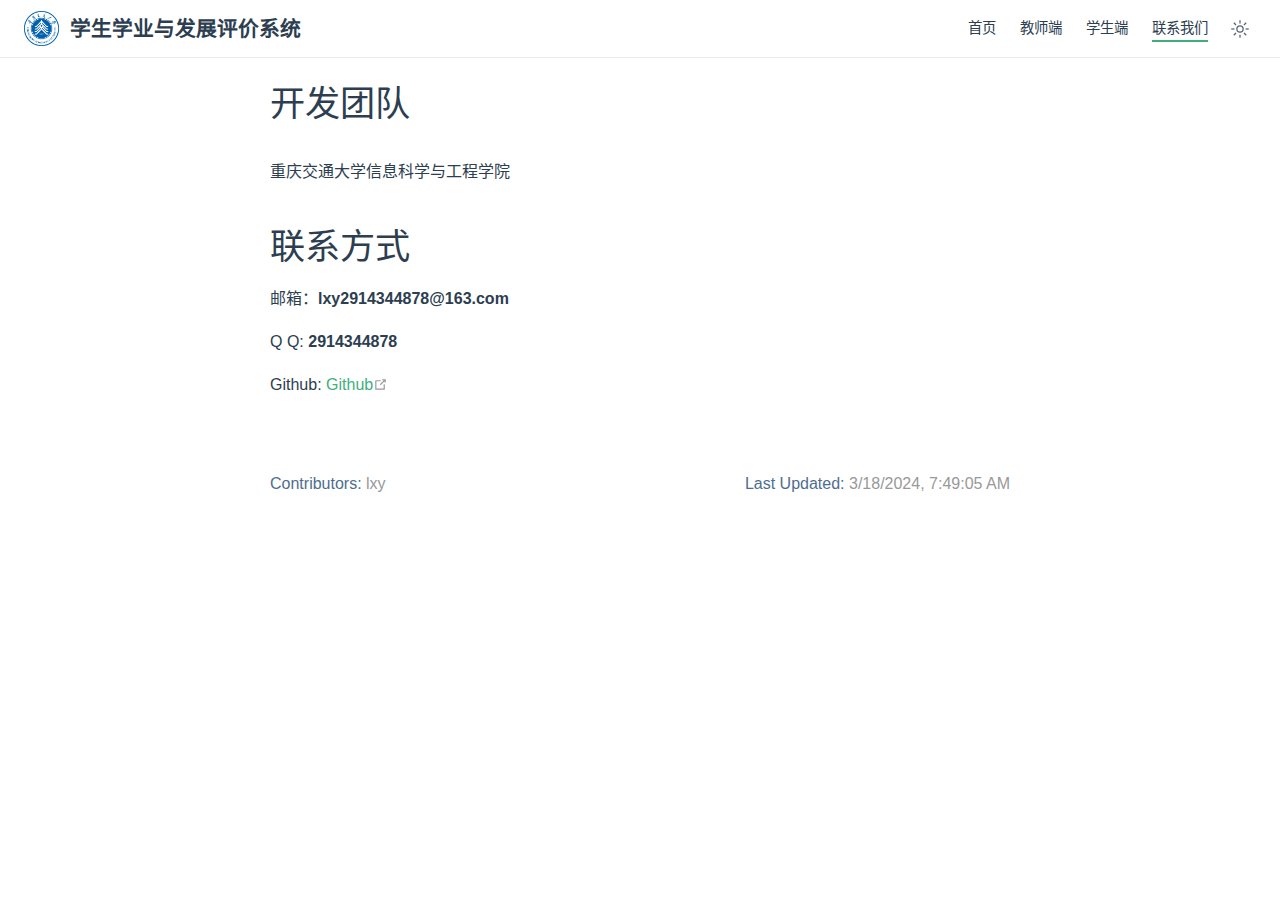
==== contact/index.html @ 1dbdca63 "deploy" ====
<!doctype html>
<html lang="zh-CN">
  <head>
    <meta charset="utf-8" />
    <meta name="viewport" content="width=device-width,initial-scale=1" />
    <meta name="generator" content="VuePress 2.0.0-rc.8" />
    <style>
      :root {
        --c-bg: #fff;
      }
      html.dark {
        --c-bg: #22272e;
      }
      html,
      body {
        background-color: var(--c-bg);
      }
    </style>
    <script>
      const userMode = localStorage.getItem('vuepress-color-scheme')
      const systemDarkMode =
        window.matchMedia &&
        window.matchMedia('(prefers-color-scheme: dark)').matches
      if (userMode === 'dark' || (userMode !== 'light' && systemDarkMode)) {
        document.documentElement.classList.toggle('dark', true)
      }
    </script>
    <title>联系作者 | 学生学业与发展评价系统</title><meta name="description" content="作者的联系方式">
    <link rel="preload" href="/assets/style-BBqKdvbw.css" as="style"><link rel="stylesheet" href="/assets/style-BBqKdvbw.css">
    <link rel="modulepreload" href="/assets/app-B4sb71X3.js"><link rel="modulepreload" href="/assets/index.html-BmE-rNoX.js">
    <link rel="prefetch" href="/assets/index.html-CUFOlwJ1.js" as="script"><link rel="prefetch" href="/assets/index.html-CQd2r7uK.js" as="script"><link rel="prefetch" href="/assets/index.html-B-RNQleG.js" as="script"><link rel="prefetch" href="/assets/traingplan.html-30GE5vGL.js" as="script"><link rel="prefetch" href="/assets/404.html-BKVNkpbK.js" as="script">
  </head>
  <body>
    <div id="app"><!--[--><div class="theme-container no-sidebar"><!--[--><header class="navbar"><div class="toggle-sidebar-button" title="toggle sidebar" aria-expanded="false" role="button" tabindex="0"><div class="icon" aria-hidden="true"><span></span><span></span><span></span></div></div><span><a class="route-link" href="/"><img class="logo" src="/assets/logo.png" alt="学生学业与发展评价系统"><span class="site-name can-hide" aria-hidden="true">学生学业与发展评价系统</span></a></span><div class="navbar-items-wrapper" style=""><!--[--><!--]--><nav class="navbar-items can-hide" aria-label="site navigation"><!--[--><div class="navbar-item"><a class="route-link" href="/" aria-label="首页"><!--[--><!--]--> 首页 <!--[--><!--]--></a></div><div class="navbar-item"><a class="route-link" href="/teacher/" aria-label="教师端"><!--[--><!--]--> 教师端 <!--[--><!--]--></a></div><div class="navbar-item"><a class="route-link" href="/student/" aria-label="学生端"><!--[--><!--]--> 学生端 <!--[--><!--]--></a></div><div class="navbar-item"><a class="route-link route-link-active" href="/contact/" aria-label="联系我们"><!--[--><!--]--> 联系我们 <!--[--><!--]--></a></div><!--]--></nav><!--[--><!--]--><button class="toggle-color-mode-button" title="toggle color mode"><svg style="" class="icon" focusable="false" viewBox="0 0 32 32"><path d="M16 12.005a4 4 0 1 1-4 4a4.005 4.005 0 0 1 4-4m0-2a6 6 0 1 0 6 6a6 6 0 0 0-6-6z" fill="currentColor"></path><path d="M5.394 6.813l1.414-1.415l3.506 3.506L8.9 10.318z" fill="currentColor"></path><path d="M2 15.005h5v2H2z" fill="currentColor"></path><path d="M5.394 25.197L8.9 21.691l1.414 1.415l-3.506 3.505z" fill="currentColor"></path><path d="M15 25.005h2v5h-2z" fill="currentColor"></path><path d="M21.687 23.106l1.414-1.415l3.506 3.506l-1.414 1.414z" fill="currentColor"></path><path d="M25 15.005h5v2h-5z" fill="currentColor"></path><path d="M21.687 8.904l3.506-3.506l1.414 1.415l-3.506 3.505z" fill="currentColor"></path><path d="M15 2.005h2v5h-2z" fill="currentColor"></path></svg><svg style="display:none;" class="icon" focusable="false" viewBox="0 0 32 32"><path d="M13.502 5.414a15.075 15.075 0 0 0 11.594 18.194a11.113 11.113 0 0 1-7.975 3.39c-.138 0-.278.005-.418 0a11.094 11.094 0 0 1-3.2-21.584M14.98 3a1.002 1.002 0 0 0-.175.016a13.096 13.096 0 0 0 1.825 25.981c.164.006.328 0 .49 0a13.072 13.072 0 0 0 10.703-5.555a1.01 1.01 0 0 0-.783-1.565A13.08 13.08 0 0 1 15.89 4.38A1.015 1.015 0 0 0 14.98 3z" fill="currentColor"></path></svg></button><!----></div></header><!--]--><div class="sidebar-mask"></div><!--[--><aside class="sidebar"><nav class="navbar-items" aria-label="site navigation"><!--[--><div class="navbar-item"><a class="route-link" href="/" aria-label="首页"><!--[--><!--]--> 首页 <!--[--><!--]--></a></div><div class="navbar-item"><a class="route-link" href="/teacher/" aria-label="教师端"><!--[--><!--]--> 教师端 <!--[--><!--]--></a></div><div class="navbar-item"><a class="route-link" href="/student/" aria-label="学生端"><!--[--><!--]--> 学生端 <!--[--><!--]--></a></div><div class="navbar-item"><a class="route-link route-link-active" href="/contact/" aria-label="联系我们"><!--[--><!--]--> 联系我们 <!--[--><!--]--></a></div><!--]--></nav><!--[--><!--]--><!----><!--[--><!--]--></aside><!--]--><!--[--><main class="page"><!--[--><!--]--><div class="theme-default-content"><!--[--><!--]--><div><h1 id="开发团队" tabindex="-1"><a class="header-anchor" href="#开发团队"><span>开发团队</span></a></h1><p>重庆交通大学信息科学与工程学院</p><h1 id="联系方式" tabindex="-1"><a class="header-anchor" href="#联系方式"><span>联系方式</span></a></h1><p>邮箱：<strong>lxy2914344878@163.com</strong></p><p>Q Q: <strong>2914344878</strong></p><p>Github: <a href="https://github.com/lxycxy" target="_blank" rel="noopener noreferrer">Github<span><svg class="external-link-icon" xmlns="http://www.w3.org/2000/svg" aria-hidden="true" focusable="false" x="0px" y="0px" viewBox="0 0 100 100" width="15" height="15"><path fill="currentColor" d="M18.8,85.1h56l0,0c2.2,0,4-1.8,4-4v-32h-8v28h-48v-48h28v-8h-32l0,0c-2.2,0-4,1.8-4,4v56C14.8,83.3,16.6,85.1,18.8,85.1z"></path><polygon fill="currentColor" points="45.7,48.7 51.3,54.3 77.2,28.5 77.2,37.2 85.2,37.2 85.2,14.9 62.8,14.9 62.8,22.9 71.5,22.9"></polygon></svg><span class="external-link-icon-sr-only">open in new window</span></span></a></p></div><!--[--><!--]--></div><footer class="page-meta"><!----><div class="meta-item last-updated"><span class="meta-item-label">Last Updated: </span><!----></div><div class="meta-item contributors"><span class="meta-item-label">Contributors: </span><span class="meta-item-info"><!--[--><!--[--><span class="contributor" title="email: lxy2914344878@163.com">lxy</span><!----><!--]--><!--]--></span></div></footer><!----><!--[--><!--]--></main><!--]--></div><!--[--><!----><!--]--><!--]--></div>
    <script type="module" src="/assets/app-B4sb71X3.js" defer></script>
  </body>
</html>
---- assets/style-BBqKdvbw.css ----
.vp-back-to-top-button{position:fixed!important;bottom:4rem;inset-inline-end:1rem;z-index:100;width:3rem;height:3rem;padding:.5rem;border-width:0;border-radius:50%;background:var(--back-to-top-bg-color);color:var(--back-to-top-color);box-shadow:2px 2px 10px 4px var(--back-to-top-shadow);cursor:pointer}@media (max-width: 959px){.vp-back-to-top-button{width:2.5rem;height:2.5rem}}@media print{.vp-back-to-top-button{display:none}}.vp-back-to-top-button:hover{color:var(--back-to-top-color-hover)}.vp-back-to-top-button .back-to-top-icon{overflow:hidden;width:100%;height:100%;background:currentcolor;border-radius:50%;-webkit-mask-image:var(--back-to-top-icon);mask-image:var(--back-to-top-icon);-webkit-mask-position:50%;mask-position:50%;-webkit-mask-size:cover;mask-size:cover}.vp-scroll-progress{position:absolute;right:-2px;bottom:-2px;width:calc(100% + 4px);height:calc(100% + 4px)}.vp-scroll-progress svg{width:100%;height:100%}.vp-scroll-progress circle{opacity:.9;fill:none;stroke:currentColor;transform:rotate(-90deg);transform-origin:50% 50%;r:22;stroke-dasharray:0% 314.1593%;stroke-width:3px}@media (max-width: 959px){.vp-scroll-progress circle{r:18}}.back-to-top-enter-active,.back-to-top-leave-active{transition:opacity .3s}.back-to-top-enter-from,.back-to-top-leave-to{opacity:0}:root{--back-to-top-z-index: 5;--back-to-top-icon: url("data:image/svg+xml,%3csvg%20xmlns='http://www.w3.org/2000/svg'%20viewBox='0%200%201024%201024'%3e%3cpath%20d='M512%20843.2c-36.2%200-66.4-13.6-85.8-21.8-10.8-4.6-22.6%203.6-21.8%2015.2l7%20102c.4%206.2%207.6%209.4%2012.6%205.6l29-22c3.6-2.8%209-1.8%2011.4%202l41%2064.2c3%204.8%2010.2%204.8%2013.2%200l41-64.2c2.4-3.8%207.8-4.8%2011.4-2l29%2022c5%203.8%2012.2.6%2012.6-5.6l7-102c.8-11.6-11-20-21.8-15.2-19.6%208.2-49.6%2021.8-85.8%2021.8'/%3e%3cpath%20d='m795.4%20586.2-96-98.2C699.4%20172%20513%2032%20513%2032S324.8%20172%20324.8%20488l-96%2098.2c-3.6%203.6-5.2%209-4.4%2014.2L261.2%20824c1.8%2011.4%2014.2%2017%2023.6%2010.8L419%20744s41.4%2040%2094.2%2040%2092.2-40%2092.2-40l134.2%2090.8c9.2%206.2%2021.6.6%2023.6-10.8l37-223.8c.4-5.2-1.2-10.4-4.8-14M513%20384c-34%200-61.4-28.6-61.4-64s27.6-64%2061.4-64c34%200%2061.4%2028.6%2061.4%2064S547%20384%20513%20384'/%3e%3c/svg%3e");--back-to-top-bg-color: #fff;--back-to-top-color: #3eaf7c;--back-to-top-color-hover: #71cda3;--back-to-top-shadow: rgb(0 0 0 / 20%)}div[class*=language-]:hover:before{display:none}div[class*=language-]:hover .vp-copy-code-button{opacity:1}.vp-copy-code-button{position:absolute;top:.5em;right:.5em;z-index:5;width:2.5rem;height:2.5rem;padding:0;border-width:0;border-radius:.5rem;background:transparent;outline:none;opacity:0;cursor:pointer;transition:opacity .4s}@media print{.vp-copy-code-button{display:none}}.vp-copy-code-button:focus,.vp-copy-code-button.copied{opacity:1}.vp-copy-code-button:hover,.vp-copy-code-button.copied{background:var(--copy-code-hover)}.vp-copy-code-button.copied .vp-copy-icon{-webkit-mask-image:var(--code-copied-icon);mask-image:var(--code-copied-icon)}.vp-copy-code-button.copied:after{content:attr(data-copied);position:absolute;top:0;right:calc(100% + .25rem);display:block;height:1.25rem;padding:.625rem;border-radius:.5rem;background:var(--copy-code-hover);color:var(--copy-code-color);font-weight:500;line-height:1.25rem;white-space:nowrap}.vp-copy-icon{width:1.25rem;height:1.25rem;padding:.625rem;background:currentcolor;color:var(--copy-code-color);font-size:1.25rem;-webkit-mask-image:var(--code-copy-icon);mask-image:var(--code-copy-icon);-webkit-mask-position:50%;mask-position:50%;-webkit-mask-repeat:no-repeat;mask-repeat:no-repeat;-webkit-mask-size:1em;mask-size:1em}:root{--code-copy-icon: url("data:image/svg+xml,%3csvg%20xmlns='http://www.w3.org/2000/svg'%20viewBox='0%200%2024%2024'%20fill='none'%20height='20'%20width='20'%20stroke='rgba(128,128,128,1)'%20stroke-width='2'%3e%3cpath%20stroke-linecap='round'%20stroke-linejoin='round'%20d='M9%205H7a2%202%200%200%200-2%202v12a2%202%200%200%200%202%202h10a2%202%200%200%200%202-2V7a2%202%200%200%200-2-2h-2M9%205a2%202%200%200%200%202%202h2a2%202%200%200%200%202-2M9%205a2%202%200%200%201%202-2h2a2%202%200%200%201%202%202'%20/%3e%3c/svg%3e");--code-copied-icon: url("data:image/svg+xml,%3csvg%20xmlns='http://www.w3.org/2000/svg'%20viewBox='0%200%2024%2024'%20fill='none'%20height='20'%20width='20'%20stroke='rgba(128,128,128,1)'%20stroke-width='2'%3e%3cpath%20stroke-linecap='round'%20stroke-linejoin='round'%20d='M9%205H7a2%202%200%200%200-2%202v12a2%202%200%200%200%202%202h10a2%202%200%200%200%202-2V7a2%202%200%200%200-2-2h-2M9%205a2%202%200%200%200%202%202h2a2%202%200%200%200%202-2M9%205a2%202%200%200%201%202-2h2a2%202%200%200%201%202%202m-6%209%202%202%204-4'%20/%3e%3c/svg%3e");--copy-code-color: #9e9e9e;--copy-code-hover: rgb(0 0 0 / 50%)}:root{--external-link-icon-color: #aaa}.external-link-icon{position:relative;display:inline-block;color:var(--external-link-icon-color);vertical-align:middle;top:-1px}@media print{.external-link-icon{display:none}}.external-link-icon-sr-only{position:absolute;width:1px;height:1px;padding:0;margin:-1px;overflow:hidden;clip:rect(0,0,0,0);white-space:nowrap;border-width:0;-webkit-user-select:none;-moz-user-select:none;user-select:none}:root{--medium-zoom-z-index: 100;--medium-zoom-bg-color: #ffffff;--medium-zoom-opacity: 1}.medium-zoom-overlay{background-color:var(--medium-zoom-bg-color)!important;z-index:var(--medium-zoom-z-index)}.medium-zoom-overlay~img{z-index:calc(var(--medium-zoom-z-index) + 1)}.medium-zoom--opened .medium-zoom-overlay{opacity:var(--medium-zoom-opacity)}:root{--nprogress-color: #29d;--nprogress-z-index: 1031}#nprogress{pointer-events:none}#nprogress .bar{background:var(--nprogress-color);position:fixed;z-index:var(--nprogress-z-index);top:0;left:0;width:100%;height:2px}:root{--c-brand: #3eaf7c;--c-brand-light: #4abf8a;--c-bg: #ffffff;--c-bg-light: #f3f4f5;--c-bg-lighter: #eeeeee;--c-bg-dark: #ebebec;--c-bg-darker: #e6e6e6;--c-bg-navbar: var(--c-bg);--c-bg-sidebar: var(--c-bg);--c-bg-arrow: #cccccc;--c-text: #2c3e50;--c-text-accent: var(--c-brand);--c-text-light: #3a5169;--c-text-lighter: #4e6e8e;--c-text-lightest: #6a8bad;--c-text-quote: #999999;--c-border: #eaecef;--c-border-dark: #dfe2e5;--c-tip: #42b983;--c-tip-bg: var(--c-bg-light);--c-tip-title: var(--c-text);--c-tip-text: var(--c-text);--c-tip-text-accent: var(--c-text-accent);--c-warning: #ffc310;--c-warning-bg: #fffae3;--c-warning-bg-light: #fff3ba;--c-warning-bg-lighter: #fff0b0;--c-warning-border-dark: #f7dc91;--c-warning-details-bg: #fff5ca;--c-warning-title: #f1b300;--c-warning-text: #746000;--c-warning-text-accent: #edb100;--c-warning-text-light: #c1971c;--c-warning-text-quote: #ccab49;--c-danger: #f11e37;--c-danger-bg: #ffe0e0;--c-danger-bg-light: #ffcfde;--c-danger-bg-lighter: #ffc9c9;--c-danger-border-dark: #f1abab;--c-danger-details-bg: #ffd4d4;--c-danger-title: #ed1e2c;--c-danger-text: #660000;--c-danger-text-accent: #bd1a1a;--c-danger-text-light: #b5474d;--c-danger-text-quote: #c15b5b;--c-details-bg: #eeeeee;--c-badge-tip: var(--c-tip);--c-badge-warning: #ecc808;--c-badge-warning-text: var(--c-bg);--c-badge-danger: #dc2626;--c-badge-danger-text: var(--c-bg);--c-code-group-tab-title: rgba(255, 255, 255, .9);--c-code-group-tab-bg: var(--code-bg-color);--c-code-group-tab-outline: var(var(--c-code-group-tab-title));--c-code-group-tab-active-border: var(--c-brand);--t-color: .3s ease;--t-transform: .3s ease;--code-bg-color: #282c34;--code-hl-bg-color: rgba(0, 0, 0, .66);--code-ln-color: #9e9e9e;--code-ln-wrapper-width: 3.5rem;--font-family: -apple-system, BlinkMacSystemFont, "Segoe UI", Roboto, Oxygen, Ubuntu, Cantarell, "Fira Sans", "Droid Sans", "Helvetica Neue", sans-serif;--font-family-code: Consolas, Monaco, "Andale Mono", "Ubuntu Mono", monospace;--navbar-height: 3.6rem;--navbar-padding-v: .7rem;--navbar-padding-h: 1.5rem;--sidebar-width: 20rem;--sidebar-width-mobile: calc(var(--sidebar-width) * .82);--content-width: 740px;--homepage-width: 960px}.vp-back-to-top-button{--back-to-top-color: var(--c-brand);--back-to-top-color-hover: var(--c-brand-light);--back-to-top-bg-color: var(--c-bg)}.vp-catalog-wrapper{--catalog-bg-color: var(--c-bg);--catalog-bg-secondary-color: var(--c-bg-dark);--catalog-border-color: var(--c-border);--catalog-active-color: var(--c-brand);--catalog-hover-color: var(--c-brand-light)}.waline-wrapper{--waline-bg-color: var(--c-bg);--waline-bg-color-light: var(--c-bg-light);--waline-text-color: var(--c-color);--waline-border: 1px solid var(--c-border);--waline-border-color: var(--c-border);--waline-theme-color: var(--c-brand);--waline-active-color: var(--c-brand-light)}.DocSearch{--docsearch-primary-color: var(--c-brand);--docsearch-text-color: var(--c-text);--docsearch-highlight-color: var(--c-brand);--docsearch-muted-color: var(--c-text-quote);--docsearch-container-background: rgba(9, 10, 17, .8);--docsearch-modal-background: var(--c-bg-light);--docsearch-searchbox-background: var(--c-bg-lighter);--docsearch-searchbox-focus-background: var(--c-bg);--docsearch-searchbox-shadow: inset 0 0 0 2px var(--c-brand);--docsearch-hit-color: var(--c-text-light);--docsearch-hit-active-color: var(--c-bg);--docsearch-hit-background: var(--c-bg);--docsearch-hit-shadow: 0 1px 3px 0 var(--c-border-dark);--docsearch-footer-background: var(--c-bg)}.external-link-icon{--external-link-icon-color: var(--c-text-quote)}.medium-zoom-overlay{--medium-zoom-bg-color: var(--c-bg)}#nprogress{--nprogress-color: var(--c-brand)}body{--photo-swipe-bullet: var(--c-bg);--photo-swipe-bullet-active: var(--c-brand)}body{--pwa-text-color: var(--c-text);--pwa-bg-color: var(--c-bg);--pwa-border-color: var(--c-brand);--pwa-btn-text-color: var(--c-bg);--pwa-btn-bg-color: var(--c-brand);--pwa-btn-hover-bg-color: var(--c-brand-light)}.language-modal-mask{--redirect-bg-color: var(--c-bg);--redirect-bg-color-light: var(--c-bg-light);--redirect-bg-color-lighter: var(--c-bg-lighter);--redirect-text-color: var(--c-text);--redirect-primary-color: var(--c-brand);--redirect-primary-hover-color: var(--c-brand-light);--redirect-primary-text-color: var(--c-bg)}.search-box{--search-bg-color: var(--c-bg);--search-accent-color: var(--c-brand);--search-text-color: var(--c-text);--search-border-color: var(--c-border);--search-item-text-color: var(--c-text-lighter);--search-item-focus-bg-color: var(--c-bg-light)}html.dark{--c-brand: #3aa675;--c-brand-light: #349469;--c-bg: #22272e;--c-bg-light: #2b313a;--c-bg-lighter: #262c34;--c-bg-dark: #343b44;--c-bg-darker: #37404c;--c-text: #adbac7;--c-text-light: #96a7b7;--c-text-lighter: #8b9eb0;--c-text-lightest: #8094a8;--c-border: #3e4c5a;--c-border-dark: #34404c;--c-tip: #318a62;--c-warning: #e0ad15;--c-warning-bg: #2d2f2d;--c-warning-bg-light: #423e2a;--c-warning-bg-lighter: #44442f;--c-warning-border-dark: #957c35;--c-warning-details-bg: #39392d;--c-warning-title: #fdca31;--c-warning-text: #d8d96d;--c-warning-text-accent: #ffbf00;--c-warning-text-light: #ddb84b;--c-warning-text-quote: #ccab49;--c-danger: #fc1e38;--c-danger-bg: #39232c;--c-danger-bg-light: #4b2b35;--c-danger-bg-lighter: #553040;--c-danger-border-dark: #a25151;--c-danger-details-bg: #482936;--c-danger-title: #fc2d3b;--c-danger-text: #ea9ca0;--c-danger-text-accent: #fd3636;--c-danger-text-light: #d9777c;--c-danger-text-quote: #d56b6b;--c-details-bg: #323843;--c-badge-warning: var(--c-warning);--c-badge-warning-text: #3c2e05;--c-badge-danger: var(--c-danger);--c-badge-danger-text: #401416;--code-hl-bg-color: #363b46}html.dark .DocSearch{--docsearch-logo-color: var(--c-text);--docsearch-modal-shadow: inset 1px 1px 0 0 #2c2e40, 0 3px 8px 0 #000309;--docsearch-key-shadow: inset 0 -2px 0 0 #282d55, inset 0 0 1px 1px #51577d, 0 2px 2px 0 rgba(3, 4, 9, .3);--docsearch-key-gradient: linear-gradient(-225deg, #444950, #1c1e21);--docsearch-footer-shadow: inset 0 1px 0 0 rgba(73, 76, 106, .5), 0 -4px 8px 0 rgba(0, 0, 0, .2)}html.dark body{--pwa-shadow-color: rgb(0 0 0 / 30%);--pwa-content-color: #ccc;--pwa-content-light-color: #999}html,body{padding:0;margin:0;background-color:var(--c-bg);transition:background-color var(--t-color)}html.dark{color-scheme:dark}html{font-size:16px}body{font-family:var(--font-family);-webkit-font-smoothing:antialiased;-moz-osx-font-smoothing:grayscale;font-size:1rem;color:var(--c-text)}a{font-weight:500;color:var(--c-text-accent);text-decoration:none;overflow-wrap:break-word}p a code{font-weight:400;color:var(--c-text-accent)}kbd{font-family:var(--font-family-code);color:var(--c-text);background:var(--c-bg-lighter);border:solid .15rem var(--c-border-dark);border-bottom:solid .25rem var(--c-border-dark);border-radius:.15rem;padding:0 .15em}code{font-family:var(--font-family-code);color:var(--c-text-lighter);padding:.25rem .5rem;margin:0;font-size:.85em;background-color:var(--c-bg-light);border-radius:3px;overflow-wrap:break-word;transition:background-color var(--t-color)}blockquote{font-size:1rem;color:var(--c-text-quote);border-left:.2rem solid var(--c-border-dark);margin:1rem 0;padding:.25rem 0 .25rem 1rem;overflow-wrap:break-word}blockquote>p{margin:0}ul,ol{padding-left:1.2em}strong{font-weight:600}h1,h2,h3,h4,h5,h6{font-weight:600;line-height:1.25;overflow-wrap:break-word}h1:focus-visible,h2:focus-visible,h3:focus-visible,h4:focus-visible,h5:focus-visible,h6:focus-visible{outline:none}h1 .header-anchor,h2 .header-anchor,h3 .header-anchor,h4 .header-anchor,h5 .header-anchor,h6 .header-anchor{color:inherit;text-decoration:none;position:relative}h1 .header-anchor:hover:before,h2 .header-anchor:hover:before,h3 .header-anchor:hover:before,h4 .header-anchor:hover:before,h5 .header-anchor:hover:before,h6 .header-anchor:hover:before{font-size:.8em;content:"¶";position:absolute;left:-.75em;color:var(--c-brand)}h1 .header-anchor:focus-visible,h2 .header-anchor:focus-visible,h3 .header-anchor:focus-visible,h4 .header-anchor:focus-visible,h5 .header-anchor:focus-visible,h6 .header-anchor:focus-visible{outline:none}h1 .header-anchor:focus-visible:before,h2 .header-anchor:focus-visible:before,h3 .header-anchor:focus-visible:before,h4 .header-anchor:focus-visible:before,h5 .header-anchor:focus-visible:before,h6 .header-anchor:focus-visible:before{content:"¶";position:absolute;left:-.75em;color:var(--c-brand);outline:auto}h1{font-size:2.2rem}h2{font-size:1.65rem;padding-bottom:.3rem;border-bottom:1px solid var(--c-border);transition:border-color var(--t-color)}h3{font-size:1.35rem}h4{font-size:1.15rem}h5{font-size:1.05rem}h6{font-size:1rem}@media print{a[href^="http://"]:after,a[href^="https://"]:after{content:" (" attr(href) ") "}}p,ul,ol{line-height:1.7;overflow-wrap:break-word}hr{border:0;border-top:1px solid var(--c-border)}table{border-collapse:collapse;margin:1rem 0;display:block;overflow-x:auto;transition:border-color var(--t-color)}tr{border-top:1px solid var(--c-border-dark);transition:border-color var(--t-color)}tr:nth-child(2n){background-color:var(--c-bg-light);transition:background-color var(--t-color)}tr:nth-child(2n) code{background-color:var(--c-bg-dark)}th,td{padding:.6em 1em;border:1px solid var(--c-border-dark);transition:border-color var(--t-color)}.arrow{display:inline-block;width:0;height:0}.arrow.up{border-left:4px solid transparent;border-right:4px solid transparent;border-bottom:6px solid var(--c-bg-arrow)}.arrow.down{border-left:4px solid transparent;border-right:4px solid transparent;border-top:6px solid var(--c-bg-arrow)}.arrow.right{border-top:4px solid transparent;border-bottom:4px solid transparent;border-left:6px solid var(--c-bg-arrow)}.arrow.left{border-top:4px solid transparent;border-bottom:4px solid transparent;border-right:6px solid var(--c-bg-arrow)}.badge{display:inline-block;font-size:14px;font-weight:600;height:18px;line-height:18px;border-radius:3px;padding:0 6px;color:var(--c-bg);vertical-align:top;transition:color var(--t-color),background-color var(--t-color)}.badge.tip{background-color:var(--c-badge-tip)}.badge.warning{background-color:var(--c-badge-warning);color:var(--c-badge-warning-text)}.badge.danger{background-color:var(--c-badge-danger);color:var(--c-badge-danger-text)}.badge+.badge{margin-left:5px}code[class*=language-],pre[class*=language-]{color:#ccc;background:none;font-family:var(--font-family-code);font-size:1em;text-align:left;white-space:pre;word-spacing:normal;word-break:normal;word-wrap:normal;line-height:1.5;-moz-tab-size:4;-o-tab-size:4;tab-size:4;-webkit-hyphens:none;hyphens:none}pre[class*=language-]{padding:1em;margin:.5em 0;overflow:auto}:not(pre)>code[class*=language-],pre[class*=language-]{background:#2d2d2d}:not(pre)>code[class*=language-]{padding:.1em;border-radius:.3em;white-space:normal}.token.comment,.token.block-comment,.token.prolog,.token.doctype,.token.cdata{color:#999}.token.punctuation{color:#ccc}.token.tag,.token.attr-name,.token.namespace,.token.deleted{color:#ec5975}.token.function-name{color:#6196cc}.token.boolean,.token.number,.token.function{color:#f08d49}.token.property,.token.class-name,.token.constant,.token.symbol{color:#f8c555}.token.selector,.token.important,.token.atrule,.token.keyword,.token.builtin{color:#cc99cd}.token.string,.token.char,.token.attr-value,.token.regex,.token.variable{color:#7ec699}.token.operator,.token.entity,.token.url{color:#67cdcc}.token.important,.token.bold{font-weight:700}.token.italic{font-style:italic}.token.entity{cursor:help}.token.inserted{color:#3eaf7c}.theme-default-content pre,.theme-default-content pre[class*=language-]{line-height:1.375;padding:1.3rem 1.5rem;margin:.85rem 0;border-radius:6px;overflow:auto}.theme-default-content pre code,.theme-default-content pre[class*=language-] code{color:#fff;padding:0;background-color:transparent!important;border-radius:0;overflow-wrap:unset;-webkit-font-smoothing:auto;-moz-osx-font-smoothing:auto}.theme-default-content .line-number{font-family:var(--font-family-code)}div[class*=language-]{position:relative;background-color:var(--code-bg-color);border-radius:6px}div[class*=language-]:before{content:attr(data-title);position:absolute;z-index:3;top:.8em;right:1em;font-size:.75rem;color:var(--code-ln-color)}div[class*=language-] pre,div[class*=language-] pre[class*=language-]{background:transparent!important;position:relative;z-index:1}div[class*=language-] .highlight-lines{-webkit-user-select:none;-moz-user-select:none;user-select:none;padding-top:1.3rem;position:absolute;top:0;left:0;width:100%;line-height:1.375}div[class*=language-] .highlight-lines .highlight-line{background-color:var(--code-hl-bg-color)}div[class*=language-]:not(.line-numbers-mode) .line-numbers{display:none}div[class*=language-].line-numbers-mode .highlight-lines .highlight-line{position:relative}div[class*=language-].line-numbers-mode .highlight-lines .highlight-line:before{content:" ";position:absolute;z-index:2;left:0;top:0;display:block;width:var(--code-ln-wrapper-width);height:100%}div[class*=language-].line-numbers-mode pre{margin-left:var(--code-ln-wrapper-width);padding-left:1rem;vertical-align:middle}div[class*=language-].line-numbers-mode .line-numbers{position:absolute;top:0;width:var(--code-ln-wrapper-width);text-align:center;color:var(--code-ln-color);padding-top:1.25rem;line-height:1.375;counter-reset:line-number}div[class*=language-].line-numbers-mode .line-numbers .line-number{position:relative;z-index:3;-webkit-user-select:none;-moz-user-select:none;user-select:none;height:1.375em}div[class*=language-].line-numbers-mode .line-numbers .line-number:before{counter-increment:line-number;content:counter(line-number);font-size:.85em}div[class*=language-].line-numbers-mode:after{content:"";position:absolute;top:0;left:0;width:var(--code-ln-wrapper-width);height:100%;border-radius:6px 0 0 6px;border-right:1px solid var(--code-hl-bg-color)}@media (max-width: 419px){.theme-default-content div[class*=language-]{margin:.85rem -1.5rem;border-radius:0}}.code-group__nav{margin-top:.85rem;margin-bottom:calc(-1.7rem - 6px);padding-bottom:calc(1.7rem - 6px);padding-left:10px;padding-top:10px;border-top-left-radius:6px;border-top-right-radius:6px;background-color:var(--c-code-group-tab-bg)}.code-group__nav-tab{border:0;padding:5px;cursor:pointer;background-color:transparent;font-size:.85em;line-height:1.4;color:var(--c-code-group-tab-title);font-weight:600}.code-group__nav-tab:focus{outline:none}.code-group__nav-tab:focus-visible{outline:1px solid var(--c-code-group-tab-outline)}.code-group__nav-tab-active{border-bottom:var(--c-code-group-tab-active-border) 1px solid}@media (max-width: 419px){.code-group__nav{margin-left:-1.5rem;margin-right:-1.5rem;border-radius:0}}.code-group-item{display:none}.code-group-item__active{display:block}.code-group-item>pre{background-color:orange}.custom-container{transition:color var(--t-color),border-color var(--t-color),background-color var(--t-color)}.custom-container .custom-container-title{font-weight:600}.custom-container .custom-container-title:not(:only-child){margin-bottom:-.4rem}.custom-container.tip,.custom-container.warning,.custom-container.danger{padding:.1rem 1.5rem;border-left-width:.5rem;border-left-style:solid;margin:1rem 0}.custom-container.tip{border-color:var(--c-tip);background-color:var(--c-tip-bg);color:var(--c-tip-text)}.custom-container.tip .custom-container-title{color:var(--c-tip-title)}.custom-container.tip a{color:var(--c-tip-text-accent)}.custom-container.tip code{background-color:var(--c-bg-dark)}.custom-container.warning{border-color:var(--c-warning);background-color:var(--c-warning-bg);color:var(--c-warning-text)}.custom-container.warning .custom-container-title{color:var(--c-warning-title)}.custom-container.warning a{color:var(--c-warning-text-accent)}.custom-container.warning blockquote{border-left-color:var(--c-warning-border-dark);color:var(--c-warning-text-quote)}.custom-container.warning code{color:var(--c-warning-text-light);background-color:var(--c-warning-bg-light)}.custom-container.warning details{background-color:var(--c-warning-details-bg)}.custom-container.warning details code{background-color:var(--c-warning-bg-lighter)}.custom-container.warning .external-link-icon{--external-link-icon-color: var(--c-warning-text-quote)}.custom-container.danger{border-color:var(--c-danger);background-color:var(--c-danger-bg);color:var(--c-danger-text)}.custom-container.danger .custom-container-title{color:var(--c-danger-title)}.custom-container.danger a{color:var(--c-danger-text-accent)}.custom-container.danger blockquote{border-left-color:var(--c-danger-border-dark);color:var(--c-danger-text-quote)}.custom-container.danger code{color:var(--c-danger-text-light);background-color:var(--c-danger-bg-light)}.custom-container.danger details{background-color:var(--c-danger-details-bg)}.custom-container.danger details code{background-color:var(--c-danger-bg-lighter)}.custom-container.danger .external-link-icon{--external-link-icon-color: var(--c-danger-text-quote)}.custom-container.details{display:block;position:relative;border-radius:2px;margin:1.6em 0;padding:1.6em;background-color:var(--c-details-bg)}.custom-container.details code{background-color:var(--c-bg-darker)}.custom-container.details h4{margin-top:0}.custom-container.details figure:last-child,.custom-container.details p:last-child{margin-bottom:0;padding-bottom:0}.custom-container.details summary{outline:none;cursor:pointer}.home{padding:var(--navbar-height) 2rem 0;max-width:var(--homepage-width);margin:0 auto;display:block}.home .hero{text-align:center}.home .hero img{max-width:100%;max-height:280px;display:block;margin:3rem auto 1.5rem}.home .hero h1{font-size:3rem}.home .hero h1,.home .hero .description,.home .hero .actions{margin:1.8rem auto}.home .hero .actions{display:flex;flex-wrap:wrap;gap:1rem;justify-content:center}.home .hero .description{max-width:35rem;font-size:1.6rem;line-height:1.3;color:var(--c-text-lightest)}.home .hero .action-button{display:inline-block;font-size:1.2rem;padding:.8rem 1.6rem;border-width:2px;border-style:solid;border-radius:4px;transition:background-color var(--t-color);box-sizing:border-box}.home .hero .action-button.primary{color:var(--c-bg);background-color:var(--c-brand);border-color:var(--c-brand)}.home .hero .action-button.primary:hover{background-color:var(--c-brand-light)}.home .hero .action-button.secondary{color:var(--c-brand);background-color:var(--c-bg);border-color:var(--c-brand)}.home .hero .action-button.secondary:hover{color:var(--c-bg);background-color:var(--c-brand-light)}.home .features{border-top:1px solid var(--c-border);transition:border-color var(--t-color);padding:1.2rem 0;margin-top:2.5rem;display:flex;flex-wrap:wrap;align-items:flex-start;align-content:stretch;justify-content:space-between}.home .feature{flex-grow:1;flex-basis:30%;max-width:30%}.home .feature h2{font-size:1.4rem;font-weight:500;border-bottom:none;padding-bottom:0;color:var(--c-text-light)}.home .feature p{color:var(--c-text-lighter)}.home .theme-default-content{padding:0;margin:0}.home .footer{padding:2.5rem;border-top:1px solid var(--c-border);text-align:center;color:var(--c-text-lighter);transition:border-color var(--t-color)}@media (max-width: 719px){.home .features{flex-direction:column}.home .feature{max-width:100%;padding:0 2.5rem}}@media (max-width: 419px){.home{padding-left:1.5rem;padding-right:1.5rem}.home .hero img{max-height:210px;margin:2rem auto 1.2rem}.home .hero h1{font-size:2rem}.home .hero h1,.home .hero .description,.home .hero .actions{margin:1.2rem auto}.home .hero .description{font-size:1.2rem}.home .hero .action-button{font-size:1rem;padding:.6rem 1.2rem}.home .feature h2{font-size:1.25rem}}.page{padding-top:var(--navbar-height);padding-left:var(--sidebar-width)}.navbar{position:fixed;z-index:20;top:0;left:0;right:0;height:var(--navbar-height);box-sizing:border-box;border-bottom:1px solid var(--c-border);background-color:var(--c-bg-navbar);transition:background-color var(--t-color),border-color var(--t-color)}.sidebar{font-size:16px;width:var(--sidebar-width);position:fixed;z-index:10;margin:0;top:var(--navbar-height);left:0;bottom:0;box-sizing:border-box;border-right:1px solid var(--c-border);overflow-y:auto;scrollbar-width:thin;scrollbar-color:var(--c-brand) var(--c-border);background-color:var(--c-bg-sidebar);transition:transform var(--t-transform),background-color var(--t-color),border-color var(--t-color)}.sidebar::-webkit-scrollbar{width:7px}.sidebar::-webkit-scrollbar-track{background-color:var(--c-border)}.sidebar::-webkit-scrollbar-thumb{background-color:var(--c-brand)}.sidebar-mask{position:fixed;z-index:9;top:0;left:0;width:100vw;height:100vh;display:none}.theme-container.sidebar-open .sidebar-mask{display:block}.theme-container.sidebar-open .navbar>.toggle-sidebar-button .icon span:nth-child(1){transform:rotate(45deg) translate3d(5.5px,5.5px,0)}.theme-container.sidebar-open .navbar>.toggle-sidebar-button .icon span:nth-child(2){transform:scale3d(0,1,1)}.theme-container.sidebar-open .navbar>.toggle-sidebar-button .icon span:nth-child(3){transform:rotate(-45deg) translate3d(6px,-6px,0)}.theme-container.sidebar-open .navbar>.toggle-sidebar-button .icon span:nth-child(1),.theme-container.sidebar-open .navbar>.toggle-sidebar-button .icon span:nth-child(3){transform-origin:center}.theme-container.no-navbar .theme-default-content h1,.theme-container.no-navbar .theme-default-content h2,.theme-container.no-navbar .theme-default-content h3,.theme-container.no-navbar .theme-default-content h4,.theme-container.no-navbar .theme-default-content h5,.theme-container.no-navbar .theme-default-content h6{margin-top:1.5rem;padding-top:0}.theme-container.no-navbar .page{padding-top:0}.theme-container.no-navbar .sidebar{top:0}.theme-container.no-sidebar .sidebar{display:none}@media (max-width: 719px){.theme-container.no-sidebar .sidebar{display:block}}.theme-container.no-sidebar .page{padding-left:0}.theme-default-content a:not(.header-anchor):hover{text-decoration:underline}.theme-default-content img{max-width:100%}.theme-default-content h1,.theme-default-content h2,.theme-default-content h3,.theme-default-content h4,.theme-default-content h5,.theme-default-content h6{margin-top:calc(.5rem - var(--navbar-height));padding-top:calc(1rem + var(--navbar-height));margin-bottom:0}.theme-default-content h1:first-child,.theme-default-content h2:first-child,.theme-default-content h3:first-child,.theme-default-content h4:first-child,.theme-default-content h5:first-child,.theme-default-content h6:first-child{margin-bottom:1rem}.theme-default-content h1:first-child+p,.theme-default-content h1:first-child+pre,.theme-default-content h1:first-child+.custom-container,.theme-default-content h2:first-child+p,.theme-default-content h2:first-child+pre,.theme-default-content h2:first-child+.custom-container,.theme-default-content h3:first-child+p,.theme-default-content h3:first-child+pre,.theme-default-content h3:first-child+.custom-container,.theme-default-content h4:first-child+p,.theme-default-content h4:first-child+pre,.theme-default-content h4:first-child+.custom-container,.theme-default-content h5:first-child+p,.theme-default-content h5:first-child+pre,.theme-default-content h5:first-child+.custom-container,.theme-default-content h6:first-child+p,.theme-default-content h6:first-child+pre,.theme-default-content h6:first-child+.custom-container{margin-top:2rem}@media (max-width: 959px){.sidebar{font-size:15px;width:var(--sidebar-width-mobile)}.page{padding-left:var(--sidebar-width-mobile)}}@media (max-width: 719px){.sidebar{top:0;padding-top:var(--navbar-height);transform:translate(-100%)}.page{padding-left:0}.theme-container.sidebar-open .sidebar{transform:translate(0)}.theme-container.no-navbar .sidebar{padding-top:0}}@media (max-width: 419px){h1{font-size:1.9rem}}#vp-comment{max-width:var(--content-width);margin:0 auto;padding:2rem 2.5rem}@media (max-width: 959px){#vp-comment{padding:2rem}}@media (max-width: 419px){#vp-comment{padding:1.5rem}}.navbar{--navbar-line-height: calc( var(--navbar-height) - 2 * var(--navbar-padding-v) );padding:var(--navbar-padding-v) var(--navbar-padding-h);line-height:var(--navbar-line-height)}.navbar .logo{height:var(--navbar-line-height);margin-right:var(--navbar-padding-v);vertical-align:top}.navbar .site-name{font-size:1.3rem;font-weight:600;color:var(--c-text);position:relative}.navbar .navbar-items-wrapper{display:flex;position:absolute;box-sizing:border-box;top:var(--navbar-padding-v);right:var(--navbar-padding-h);height:var(--navbar-line-height);padding-left:var(--navbar-padding-h);white-space:nowrap;font-size:.9rem}.navbar .navbar-items-wrapper .search-box{flex:0 0 auto;vertical-align:top}@media screen and (max-width: 719px){.navbar{padding-left:4rem}.navbar .site-name{display:block;width:calc(100vw - 11rem);overflow:hidden;white-space:nowrap;text-overflow:ellipsis}.navbar .can-hide{display:none}}.navbar-items{display:inline-block}@media print{.navbar-items{display:none}}.navbar-items a{display:inline-block;line-height:1.4rem;color:inherit}.navbar-items a:hover,.navbar-items a.route-link-active{color:var(--c-text)}.navbar-items .navbar-item{position:relative;display:inline-block;margin-left:1.5rem;line-height:var(--navbar-line-height)}.navbar-items .navbar-item:first-child{margin-left:0}.navbar-items .navbar-item>a:hover,.navbar-items .navbar-item>a.route-link-active{margin-bottom:-2px;border-bottom:2px solid var(--c-text-accent)}@media (max-width: 719px){.navbar-items .navbar-item{margin-left:0}.navbar-items .navbar-item>a:hover,.navbar-items .navbar-item>a.route-link-active{margin-bottom:0;border-bottom:none}.navbar-items a:hover,.navbar-items a.route-link-active{color:var(--c-text-accent)}}.toggle-sidebar-button{position:absolute;top:.6rem;left:1rem;display:none;padding:.6rem;cursor:pointer}.toggle-sidebar-button .icon{display:flex;flex-direction:column;justify-content:center;align-items:center;width:1.25rem;height:1.25rem;cursor:inherit}.toggle-sidebar-button .icon span{display:inline-block;width:100%;height:2px;border-radius:2px;background-color:var(--c-text);transition:transform var(--t-transform)}.toggle-sidebar-button .icon span:nth-child(2){margin:6px 0}@media screen and (max-width: 719px){.toggle-sidebar-button{display:block}}.toggle-color-mode-button{display:flex;margin:auto;margin-left:1rem;border:0;background:none;color:var(--c-text);opacity:.8;cursor:pointer}@media print{.toggle-color-mode-button{display:none}}.toggle-color-mode-button:hover{opacity:1}.toggle-color-mode-button .icon{width:1.25rem;height:1.25rem}.DocSearch{transition:background-color var(--t-color)}.navbar-dropdown-wrapper{cursor:pointer}.navbar-dropdown-wrapper .navbar-dropdown-title,.navbar-dropdown-wrapper .navbar-dropdown-title-mobile{display:block;font-size:.9rem;font-family:inherit;cursor:inherit;padding:inherit;line-height:1.4rem;background:transparent;border:none;font-weight:500;color:var(--c-text)}.navbar-dropdown-wrapper .navbar-dropdown-title:hover,.navbar-dropdown-wrapper .navbar-dropdown-title-mobile:hover{border-color:transparent}.navbar-dropdown-wrapper .navbar-dropdown-title .arrow,.navbar-dropdown-wrapper .navbar-dropdown-title-mobile .arrow{vertical-align:middle;margin-top:-1px;margin-left:.4rem}.navbar-dropdown-wrapper .navbar-dropdown-title-mobile{display:none;font-weight:600;font-size:inherit}.navbar-dropdown-wrapper .navbar-dropdown-title-mobile:hover{color:var(--c-text-accent)}.navbar-dropdown-wrapper .navbar-dropdown .navbar-dropdown-item{color:inherit;line-height:1.7rem}.navbar-dropdown-wrapper .navbar-dropdown .navbar-dropdown-item .navbar-dropdown-subtitle{margin:.45rem 0 0;border-top:1px solid var(--c-border);padding:1rem 0 .45rem;font-size:.9rem}.navbar-dropdown-wrapper .navbar-dropdown .navbar-dropdown-item .navbar-dropdown-subtitle>span{padding:0 1.5rem 0 1.25rem}.navbar-dropdown-wrapper .navbar-dropdown .navbar-dropdown-item .navbar-dropdown-subtitle>a{font-weight:inherit}.navbar-dropdown-wrapper .navbar-dropdown .navbar-dropdown-item .navbar-dropdown-subtitle>a.route-link-active:after{display:none}.navbar-dropdown-wrapper .navbar-dropdown .navbar-dropdown-item .navbar-dropdown-subitem-wrapper{padding:0;list-style:none}.navbar-dropdown-wrapper .navbar-dropdown .navbar-dropdown-item .navbar-dropdown-subitem-wrapper .navbar-dropdown-subitem{font-size:.9em}.navbar-dropdown-wrapper .navbar-dropdown .navbar-dropdown-item a{display:block;line-height:1.7rem;position:relative;border-bottom:none;font-weight:400;margin-bottom:0;padding:0 1.5rem 0 1.25rem}.navbar-dropdown-wrapper .navbar-dropdown .navbar-dropdown-item a:hover,.navbar-dropdown-wrapper .navbar-dropdown .navbar-dropdown-item a.route-link-active{color:var(--c-text-accent)}.navbar-dropdown-wrapper .navbar-dropdown .navbar-dropdown-item a.route-link-active:after{content:"";width:0;height:0;border-left:5px solid var(--c-text-accent);border-top:3px solid transparent;border-bottom:3px solid transparent;position:absolute;top:calc(50% - 2px);left:9px}.navbar-dropdown-wrapper .navbar-dropdown .navbar-dropdown-item:first-child .navbar-dropdown-subtitle{margin-top:0;padding-top:0;border-top:0}.navbar-dropdown-wrapper.mobile.open .navbar-dropdown-title,.navbar-dropdown-wrapper.mobile.open .navbar-dropdown-title-mobile{margin-bottom:.5rem}.navbar-dropdown-wrapper.mobile .navbar-dropdown-title,.navbar-dropdown-wrapper.mobile .navbar-dropdown-title-mobile{display:none}.navbar-dropdown-wrapper.mobile .navbar-dropdown-title-mobile{display:block}.navbar-dropdown-wrapper.mobile .navbar-dropdown{transition:height .1s ease-out;overflow:hidden}.navbar-dropdown-wrapper.mobile .navbar-dropdown .navbar-dropdown-item .navbar-dropdown-subtitle{border-top:0;margin-top:0;padding-top:0;padding-bottom:0}.navbar-dropdown-wrapper.mobile .navbar-dropdown .navbar-dropdown-item .navbar-dropdown-subtitle,.navbar-dropdown-wrapper.mobile .navbar-dropdown .navbar-dropdown-item>a{font-size:15px;line-height:2rem}.navbar-dropdown-wrapper.mobile .navbar-dropdown .navbar-dropdown-item .navbar-dropdown-subitem{font-size:14px;padding-left:1rem}.navbar-dropdown-wrapper:not(.mobile){height:1.8rem}.navbar-dropdown-wrapper:not(.mobile):hover .navbar-dropdown,.navbar-dropdown-wrapper:not(.mobile).open .navbar-dropdown{display:block!important}.navbar-dropdown-wrapper:not(.mobile).open:blur{display:none}.navbar-dropdown-wrapper:not(.mobile) .navbar-dropdown{display:none;height:auto!important;box-sizing:border-box;max-height:calc(100vh - 2.7rem);overflow-y:auto;position:absolute;top:100%;right:0;background-color:var(--c-bg-navbar);padding:.6rem 0;border:1px solid var(--c-border);border-bottom-color:var(--c-border-dark);text-align:left;border-radius:.25rem;white-space:nowrap;margin:0}.page{padding-bottom:2rem;display:block}.page .theme-default-content{max-width:var(--content-width);margin:0 auto;padding:2rem 2.5rem;padding-top:0}@media (max-width: 959px){.page .theme-default-content{padding:2rem}}@media (max-width: 419px){.page .theme-default-content{padding:1.5rem}}.page-meta{max-width:var(--content-width);margin:0 auto;padding:1rem 2.5rem;overflow:auto}@media (max-width: 959px){.page-meta{padding:2rem}}@media (max-width: 419px){.page-meta{padding:1.5rem}}.page-meta .meta-item{cursor:default;margin-top:.8rem}.page-meta .meta-item .meta-item-label{font-weight:500;color:var(--c-text-lighter)}.page-meta .meta-item .meta-item-info{font-weight:400;color:var(--c-text-quote)}.page-meta .edit-link{display:inline-block;margin-right:.25rem}@media print{.page-meta .edit-link{display:none}}.page-meta .last-updated{float:right}@media (max-width: 719px){.page-meta .last-updated{font-size:.8em;float:none}.page-meta .contributors{font-size:.8em}}.page-nav{max-width:var(--content-width);margin:0 auto;padding:1rem 2.5rem 2rem;padding-bottom:0}@media (max-width: 959px){.page-nav{padding:2rem}}@media (max-width: 419px){.page-nav{padding:1.5rem}}.page-nav .inner{min-height:2rem;margin-top:0;border-top:1px solid var(--c-border);transition:border-color var(--t-color);padding-top:1rem;overflow:auto}.page-nav .prev a:before{content:"←"}.page-nav .next{float:right}.page-nav .next a:after{content:"→"}.sidebar ul{padding:0;margin:0;list-style-type:none}.sidebar a{display:inline-block}.sidebar .navbar-items{display:none;border-bottom:1px solid var(--c-border);transition:border-color var(--t-color);padding:.5rem 0 .75rem}.sidebar .navbar-items a{font-weight:600}.sidebar .navbar-items .navbar-item{display:block;line-height:1.25rem;font-size:1.1em;padding:.5rem 0 .5rem 1.5rem}.sidebar .sidebar-items{padding:1.5rem 0}@media (max-width: 719px){.sidebar .navbar-items{display:block}.sidebar .navbar-items .navbar-dropdown-wrapper .navbar-dropdown .navbar-dropdown-item a.route-link-active:after{top:calc(1rem - 2px)}.sidebar .sidebar-items{padding:1rem 0}}.sidebar-item{cursor:default;border-left:.25rem solid transparent;color:var(--c-text)}.sidebar-item:focus-visible{outline-width:1px;outline-offset:-1px}.sidebar-item.active:not(p.sidebar-heading){font-weight:600;color:var(--c-text-accent);border-left-color:var(--c-text-accent)}.sidebar-item.sidebar-heading{transition:color .15s ease;font-size:1.1em;font-weight:700;padding:.35rem 1.5rem .35rem 1.25rem;width:100%;box-sizing:border-box;margin:0}.sidebar-item.sidebar-heading+.sidebar-item-children{transition:height .1s ease-out;overflow:hidden;margin-bottom:.75rem}.sidebar-item.collapsible{cursor:pointer}.sidebar-item.collapsible .arrow{position:relative;top:-.12em;left:.5em}.sidebar-item:not(.sidebar-heading){font-size:1em;font-weight:400;display:inline-block;margin:0;padding:.35rem 1rem .35rem 2rem;line-height:1.4;width:100%;box-sizing:border-box}.sidebar-item:not(.sidebar-heading)+.sidebar-item-children{padding-left:1rem;font-size:.95em}.sidebar-item-children .sidebar-item-children .sidebar-item:not(.sidebar-heading){padding:.25rem 1rem .25rem 1.75rem}.sidebar-item-children .sidebar-item-children .sidebar-item:not(.sidebar-heading).active{font-weight:500;border-left-color:transparent}a.sidebar-heading+.sidebar-item-children .sidebar-item:not(.sidebar-heading).active{border-left-color:transparent}a.sidebar-item{cursor:pointer}a.sidebar-item:hover{color:var(--c-text-accent)}.table-of-contents .badge{vertical-align:middle}.dropdown-enter-from,.dropdown-leave-to{height:0!important}.fade-slide-y-enter-active{transition:all .2s ease}.fade-slide-y-leave-active{transition:all .2s cubic-bezier(1,.5,.8,1)}.fade-slide-y-enter-from,.fade-slide-y-leave-to{transform:translateY(10px);opacity:0}
---- assets/style-BBqKdvbw.css ----
.vp-back-to-top-button{position:fixed!important;bottom:4rem;inset-inline-end:1rem;z-index:100;width:3rem;height:3rem;padding:.5rem;border-width:0;border-radius:50%;background:var(--back-to-top-bg-color);color:var(--back-to-top-color);box-shadow:2px 2px 10px 4px var(--back-to-top-shadow);cursor:pointer}@media (max-width: 959px){.vp-back-to-top-button{width:2.5rem;height:2.5rem}}@media print{.vp-back-to-top-button{display:none}}.vp-back-to-top-button:hover{color:var(--back-to-top-color-hover)}.vp-back-to-top-button .back-to-top-icon{overflow:hidden;width:100%;height:100%;background:currentcolor;border-radius:50%;-webkit-mask-image:var(--back-to-top-icon);mask-image:var(--back-to-top-icon);-webkit-mask-position:50%;mask-position:50%;-webkit-mask-size:cover;mask-size:cover}.vp-scroll-progress{position:absolute;right:-2px;bottom:-2px;width:calc(100% + 4px);height:calc(100% + 4px)}.vp-scroll-progress svg{width:100%;height:100%}.vp-scroll-progress circle{opacity:.9;fill:none;stroke:currentColor;transform:rotate(-90deg);transform-origin:50% 50%;r:22;stroke-dasharray:0% 314.1593%;stroke-width:3px}@media (max-width: 959px){.vp-scroll-progress circle{r:18}}.back-to-top-enter-active,.back-to-top-leave-active{transition:opacity .3s}.back-to-top-enter-from,.back-to-top-leave-to{opacity:0}:root{--back-to-top-z-index: 5;--back-to-top-icon: url("data:image/svg+xml,%3csvg%20xmlns='http://www.w3.org/2000/svg'%20viewBox='0%200%201024%201024'%3e%3cpath%20d='M512%20843.2c-36.2%200-66.4-13.6-85.8-21.8-10.8-4.6-22.6%203.6-21.8%2015.2l7%20102c.4%206.2%207.6%209.4%2012.6%205.6l29-22c3.6-2.8%209-1.8%2011.4%202l41%2064.2c3%204.8%2010.2%204.8%2013.2%200l41-64.2c2.4-3.8%207.8-4.8%2011.4-2l29%2022c5%203.8%2012.2.6%2012.6-5.6l7-102c.8-11.6-11-20-21.8-15.2-19.6%208.2-49.6%2021.8-85.8%2021.8'/%3e%3cpath%20d='m795.4%20586.2-96-98.2C699.4%20172%20513%2032%20513%2032S324.8%20172%20324.8%20488l-96%2098.2c-3.6%203.6-5.2%209-4.4%2014.2L261.2%20824c1.8%2011.4%2014.2%2017%2023.6%2010.8L419%20744s41.4%2040%2094.2%2040%2092.2-40%2092.2-40l134.2%2090.8c9.2%206.2%2021.6.6%2023.6-10.8l37-223.8c.4-5.2-1.2-10.4-4.8-14M513%20384c-34%200-61.4-28.6-61.4-64s27.6-64%2061.4-64c34%200%2061.4%2028.6%2061.4%2064S547%20384%20513%20384'/%3e%3c/svg%3e");--back-to-top-bg-color: #fff;--back-to-top-color: #3eaf7c;--back-to-top-color-hover: #71cda3;--back-to-top-shadow: rgb(0 0 0 / 20%)}div[class*=language-]:hover:before{display:none}div[class*=language-]:hover .vp-copy-code-button{opacity:1}.vp-copy-code-button{position:absolute;top:.5em;right:.5em;z-index:5;width:2.5rem;height:2.5rem;padding:0;border-width:0;border-radius:.5rem;background:transparent;outline:none;opacity:0;cursor:pointer;transition:opacity .4s}@media print{.vp-copy-code-button{display:none}}.vp-copy-code-button:focus,.vp-copy-code-button.copied{opacity:1}.vp-copy-code-button:hover,.vp-copy-code-button.copied{background:var(--copy-code-hover)}.vp-copy-code-button.copied .vp-copy-icon{-webkit-mask-image:var(--code-copied-icon);mask-image:var(--code-copied-icon)}.vp-copy-code-button.copied:after{content:attr(data-copied);position:absolute;top:0;right:calc(100% + .25rem);display:block;height:1.25rem;padding:.625rem;border-radius:.5rem;background:var(--copy-code-hover);color:var(--copy-code-color);font-weight:500;line-height:1.25rem;white-space:nowrap}.vp-copy-icon{width:1.25rem;height:1.25rem;padding:.625rem;background:currentcolor;color:var(--copy-code-color);font-size:1.25rem;-webkit-mask-image:var(--code-copy-icon);mask-image:var(--code-copy-icon);-webkit-mask-position:50%;mask-position:50%;-webkit-mask-repeat:no-repeat;mask-repeat:no-repeat;-webkit-mask-size:1em;mask-size:1em}:root{--code-copy-icon: url("data:image/svg+xml,%3csvg%20xmlns='http://www.w3.org/2000/svg'%20viewBox='0%200%2024%2024'%20fill='none'%20height='20'%20width='20'%20stroke='rgba(128,128,128,1)'%20stroke-width='2'%3e%3cpath%20stroke-linecap='round'%20stroke-linejoin='round'%20d='M9%205H7a2%202%200%200%200-2%202v12a2%202%200%200%200%202%202h10a2%202%200%200%200%202-2V7a2%202%200%200%200-2-2h-2M9%205a2%202%200%200%200%202%202h2a2%202%200%200%200%202-2M9%205a2%202%200%200%201%202-2h2a2%202%200%200%201%202%202'%20/%3e%3c/svg%3e");--code-copied-icon: url("data:image/svg+xml,%3csvg%20xmlns='http://www.w3.org/2000/svg'%20viewBox='0%200%2024%2024'%20fill='none'%20height='20'%20width='20'%20stroke='rgba(128,128,128,1)'%20stroke-width='2'%3e%3cpath%20stroke-linecap='round'%20stroke-linejoin='round'%20d='M9%205H7a2%202%200%200%200-2%202v12a2%202%200%200%200%202%202h10a2%202%200%200%200%202-2V7a2%202%200%200%200-2-2h-2M9%205a2%202%200%200%200%202%202h2a2%202%200%200%200%202-2M9%205a2%202%200%200%201%202-2h2a2%202%200%200%201%202%202m-6%209%202%202%204-4'%20/%3e%3c/svg%3e");--copy-code-color: #9e9e9e;--copy-code-hover: rgb(0 0 0 / 50%)}:root{--external-link-icon-color: #aaa}.external-link-icon{position:relative;display:inline-block;color:var(--external-link-icon-color);vertical-align:middle;top:-1px}@media print{.external-link-icon{display:none}}.external-link-icon-sr-only{position:absolute;width:1px;height:1px;padding:0;margin:-1px;overflow:hidden;clip:rect(0,0,0,0);white-space:nowrap;border-width:0;-webkit-user-select:none;-moz-user-select:none;user-select:none}:root{--medium-zoom-z-index: 100;--medium-zoom-bg-color: #ffffff;--medium-zoom-opacity: 1}.medium-zoom-overlay{background-color:var(--medium-zoom-bg-color)!important;z-index:var(--medium-zoom-z-index)}.medium-zoom-overlay~img{z-index:calc(var(--medium-zoom-z-index) + 1)}.medium-zoom--opened .medium-zoom-overlay{opacity:var(--medium-zoom-opacity)}:root{--nprogress-color: #29d;--nprogress-z-index: 1031}#nprogress{pointer-events:none}#nprogress .bar{background:var(--nprogress-color);position:fixed;z-index:var(--nprogress-z-index);top:0;left:0;width:100%;height:2px}:root{--c-brand: #3eaf7c;--c-brand-light: #4abf8a;--c-bg: #ffffff;--c-bg-light: #f3f4f5;--c-bg-lighter: #eeeeee;--c-bg-dark: #ebebec;--c-bg-darker: #e6e6e6;--c-bg-navbar: var(--c-bg);--c-bg-sidebar: var(--c-bg);--c-bg-arrow: #cccccc;--c-text: #2c3e50;--c-text-accent: var(--c-brand);--c-text-light: #3a5169;--c-text-lighter: #4e6e8e;--c-text-lightest: #6a8bad;--c-text-quote: #999999;--c-border: #eaecef;--c-border-dark: #dfe2e5;--c-tip: #42b983;--c-tip-bg: var(--c-bg-light);--c-tip-title: var(--c-text);--c-tip-text: var(--c-text);--c-tip-text-accent: var(--c-text-accent);--c-warning: #ffc310;--c-warning-bg: #fffae3;--c-warning-bg-light: #fff3ba;--c-warning-bg-lighter: #fff0b0;--c-warning-border-dark: #f7dc91;--c-warning-details-bg: #fff5ca;--c-warning-title: #f1b300;--c-warning-text: #746000;--c-warning-text-accent: #edb100;--c-warning-text-light: #c1971c;--c-warning-text-quote: #ccab49;--c-danger: #f11e37;--c-danger-bg: #ffe0e0;--c-danger-bg-light: #ffcfde;--c-danger-bg-lighter: #ffc9c9;--c-danger-border-dark: #f1abab;--c-danger-details-bg: #ffd4d4;--c-danger-title: #ed1e2c;--c-danger-text: #660000;--c-danger-text-accent: #bd1a1a;--c-danger-text-light: #b5474d;--c-danger-text-quote: #c15b5b;--c-details-bg: #eeeeee;--c-badge-tip: var(--c-tip);--c-badge-warning: #ecc808;--c-badge-warning-text: var(--c-bg);--c-badge-danger: #dc2626;--c-badge-danger-text: var(--c-bg);--c-code-group-tab-title: rgba(255, 255, 255, .9);--c-code-group-tab-bg: var(--code-bg-color);--c-code-group-tab-outline: var(var(--c-code-group-tab-title));--c-code-group-tab-active-border: var(--c-brand);--t-color: .3s ease;--t-transform: .3s ease;--code-bg-color: #282c34;--code-hl-bg-color: rgba(0, 0, 0, .66);--code-ln-color: #9e9e9e;--code-ln-wrapper-width: 3.5rem;--font-family: -apple-system, BlinkMacSystemFont, "Segoe UI", Roboto, Oxygen, Ubuntu, Cantarell, "Fira Sans", "Droid Sans", "Helvetica Neue", sans-serif;--font-family-code: Consolas, Monaco, "Andale Mono", "Ubuntu Mono", monospace;--navbar-height: 3.6rem;--navbar-padding-v: .7rem;--navbar-padding-h: 1.5rem;--sidebar-width: 20rem;--sidebar-width-mobile: calc(var(--sidebar-width) * .82);--content-width: 740px;--homepage-width: 960px}.vp-back-to-top-button{--back-to-top-color: var(--c-brand);--back-to-top-color-hover: var(--c-brand-light);--back-to-top-bg-color: var(--c-bg)}.vp-catalog-wrapper{--catalog-bg-color: var(--c-bg);--catalog-bg-secondary-color: var(--c-bg-dark);--catalog-border-color: var(--c-border);--catalog-active-color: var(--c-brand);--catalog-hover-color: var(--c-brand-light)}.waline-wrapper{--waline-bg-color: var(--c-bg);--waline-bg-color-light: var(--c-bg-light);--waline-text-color: var(--c-color);--waline-border: 1px solid var(--c-border);--waline-border-color: var(--c-border);--waline-theme-color: var(--c-brand);--waline-active-color: var(--c-brand-light)}.DocSearch{--docsearch-primary-color: var(--c-brand);--docsearch-text-color: var(--c-text);--docsearch-highlight-color: var(--c-brand);--docsearch-muted-color: var(--c-text-quote);--docsearch-container-background: rgba(9, 10, 17, .8);--docsearch-modal-background: var(--c-bg-light);--docsearch-searchbox-background: var(--c-bg-lighter);--docsearch-searchbox-focus-background: var(--c-bg);--docsearch-searchbox-shadow: inset 0 0 0 2px var(--c-brand);--docsearch-hit-color: var(--c-text-light);--docsearch-hit-active-color: var(--c-bg);--docsearch-hit-background: var(--c-bg);--docsearch-hit-shadow: 0 1px 3px 0 var(--c-border-dark);--docsearch-footer-background: var(--c-bg)}.external-link-icon{--external-link-icon-color: var(--c-text-quote)}.medium-zoom-overlay{--medium-zoom-bg-color: var(--c-bg)}#nprogress{--nprogress-color: var(--c-brand)}body{--photo-swipe-bullet: var(--c-bg);--photo-swipe-bullet-active: var(--c-brand)}body{--pwa-text-color: var(--c-text);--pwa-bg-color: var(--c-bg);--pwa-border-color: var(--c-brand);--pwa-btn-text-color: var(--c-bg);--pwa-btn-bg-color: var(--c-brand);--pwa-btn-hover-bg-color: var(--c-brand-light)}.language-modal-mask{--redirect-bg-color: var(--c-bg);--redirect-bg-color-light: var(--c-bg-light);--redirect-bg-color-lighter: var(--c-bg-lighter);--redirect-text-color: var(--c-text);--redirect-primary-color: var(--c-brand);--redirect-primary-hover-color: var(--c-brand-light);--redirect-primary-text-color: var(--c-bg)}.search-box{--search-bg-color: var(--c-bg);--search-accent-color: var(--c-brand);--search-text-color: var(--c-text);--search-border-color: var(--c-border);--search-item-text-color: var(--c-text-lighter);--search-item-focus-bg-color: var(--c-bg-light)}html.dark{--c-brand: #3aa675;--c-brand-light: #349469;--c-bg: #22272e;--c-bg-light: #2b313a;--c-bg-lighter: #262c34;--c-bg-dark: #343b44;--c-bg-darker: #37404c;--c-text: #adbac7;--c-text-light: #96a7b7;--c-text-lighter: #8b9eb0;--c-text-lightest: #8094a8;--c-border: #3e4c5a;--c-border-dark: #34404c;--c-tip: #318a62;--c-warning: #e0ad15;--c-warning-bg: #2d2f2d;--c-warning-bg-light: #423e2a;--c-warning-bg-lighter: #44442f;--c-warning-border-dark: #957c35;--c-warning-details-bg: #39392d;--c-warning-title: #fdca31;--c-warning-text: #d8d96d;--c-warning-text-accent: #ffbf00;--c-warning-text-light: #ddb84b;--c-warning-text-quote: #ccab49;--c-danger: #fc1e38;--c-danger-bg: #39232c;--c-danger-bg-light: #4b2b35;--c-danger-bg-lighter: #553040;--c-danger-border-dark: #a25151;--c-danger-details-bg: #482936;--c-danger-title: #fc2d3b;--c-danger-text: #ea9ca0;--c-danger-text-accent: #fd3636;--c-danger-text-light: #d9777c;--c-danger-text-quote: #d56b6b;--c-details-bg: #323843;--c-badge-warning: var(--c-warning);--c-badge-warning-text: #3c2e05;--c-badge-danger: var(--c-danger);--c-badge-danger-text: #401416;--code-hl-bg-color: #363b46}html.dark .DocSearch{--docsearch-logo-color: var(--c-text);--docsearch-modal-shadow: inset 1px 1px 0 0 #2c2e40, 0 3px 8px 0 #000309;--docsearch-key-shadow: inset 0 -2px 0 0 #282d55, inset 0 0 1px 1px #51577d, 0 2px 2px 0 rgba(3, 4, 9, .3);--docsearch-key-gradient: linear-gradient(-225deg, #444950, #1c1e21);--docsearch-footer-shadow: inset 0 1px 0 0 rgba(73, 76, 106, .5), 0 -4px 8px 0 rgba(0, 0, 0, .2)}html.dark body{--pwa-shadow-color: rgb(0 0 0 / 30%);--pwa-content-color: #ccc;--pwa-content-light-color: #999}html,body{padding:0;margin:0;background-color:var(--c-bg);transition:background-color var(--t-color)}html.dark{color-scheme:dark}html{font-size:16px}body{font-family:var(--font-family);-webkit-font-smoothing:antialiased;-moz-osx-font-smoothing:grayscale;font-size:1rem;color:var(--c-text)}a{font-weight:500;color:var(--c-text-accent);text-decoration:none;overflow-wrap:break-word}p a code{font-weight:400;color:var(--c-text-accent)}kbd{font-family:var(--font-family-code);color:var(--c-text);background:var(--c-bg-lighter);border:solid .15rem var(--c-border-dark);border-bottom:solid .25rem var(--c-border-dark);border-radius:.15rem;padding:0 .15em}code{font-family:var(--font-family-code);color:var(--c-text-lighter);padding:.25rem .5rem;margin:0;font-size:.85em;background-color:var(--c-bg-light);border-radius:3px;overflow-wrap:break-word;transition:background-color var(--t-color)}blockquote{font-size:1rem;color:var(--c-text-quote);border-left:.2rem solid var(--c-border-dark);margin:1rem 0;padding:.25rem 0 .25rem 1rem;overflow-wrap:break-word}blockquote>p{margin:0}ul,ol{padding-left:1.2em}strong{font-weight:600}h1,h2,h3,h4,h5,h6{font-weight:600;line-height:1.25;overflow-wrap:break-word}h1:focus-visible,h2:focus-visible,h3:focus-visible,h4:focus-visible,h5:focus-visible,h6:focus-visible{outline:none}h1 .header-anchor,h2 .header-anchor,h3 .header-anchor,h4 .header-anchor,h5 .header-anchor,h6 .header-anchor{color:inherit;text-decoration:none;position:relative}h1 .header-anchor:hover:before,h2 .header-anchor:hover:before,h3 .header-anchor:hover:before,h4 .header-anchor:hover:before,h5 .header-anchor:hover:before,h6 .header-anchor:hover:before{font-size:.8em;content:"¶";position:absolute;left:-.75em;color:var(--c-brand)}h1 .header-anchor:focus-visible,h2 .header-anchor:focus-visible,h3 .header-anchor:focus-visible,h4 .header-anchor:focus-visible,h5 .header-anchor:focus-visible,h6 .header-anchor:focus-visible{outline:none}h1 .header-anchor:focus-visible:before,h2 .header-anchor:focus-visible:before,h3 .header-anchor:focus-visible:before,h4 .header-anchor:focus-visible:before,h5 .header-anchor:focus-visible:before,h6 .header-anchor:focus-visible:before{content:"¶";position:absolute;left:-.75em;color:var(--c-brand);outline:auto}h1{font-size:2.2rem}h2{font-size:1.65rem;padding-bottom:.3rem;border-bottom:1px solid var(--c-border);transition:border-color var(--t-color)}h3{font-size:1.35rem}h4{font-size:1.15rem}h5{font-size:1.05rem}h6{font-size:1rem}@media print{a[href^="http://"]:after,a[href^="https://"]:after{content:" (" attr(href) ") "}}p,ul,ol{line-height:1.7;overflow-wrap:break-word}hr{border:0;border-top:1px solid var(--c-border)}table{border-collapse:collapse;margin:1rem 0;display:block;overflow-x:auto;transition:border-color var(--t-color)}tr{border-top:1px solid var(--c-border-dark);transition:border-color var(--t-color)}tr:nth-child(2n){background-color:var(--c-bg-light);transition:background-color var(--t-color)}tr:nth-child(2n) code{background-color:var(--c-bg-dark)}th,td{padding:.6em 1em;border:1px solid var(--c-border-dark);transition:border-color var(--t-color)}.arrow{display:inline-block;width:0;height:0}.arrow.up{border-left:4px solid transparent;border-right:4px solid transparent;border-bottom:6px solid var(--c-bg-arrow)}.arrow.down{border-left:4px solid transparent;border-right:4px solid transparent;border-top:6px solid var(--c-bg-arrow)}.arrow.right{border-top:4px solid transparent;border-bottom:4px solid transparent;border-left:6px solid var(--c-bg-arrow)}.arrow.left{border-top:4px solid transparent;border-bottom:4px solid transparent;border-right:6px solid var(--c-bg-arrow)}.badge{display:inline-block;font-size:14px;font-weight:600;height:18px;line-height:18px;border-radius:3px;padding:0 6px;color:var(--c-bg);vertical-align:top;transition:color var(--t-color),background-color var(--t-color)}.badge.tip{background-color:var(--c-badge-tip)}.badge.warning{background-color:var(--c-badge-warning);color:var(--c-badge-warning-text)}.badge.danger{background-color:var(--c-badge-danger);color:var(--c-badge-danger-text)}.badge+.badge{margin-left:5px}code[class*=language-],pre[class*=language-]{color:#ccc;background:none;font-family:var(--font-family-code);font-size:1em;text-align:left;white-space:pre;word-spacing:normal;word-break:normal;word-wrap:normal;line-height:1.5;-moz-tab-size:4;-o-tab-size:4;tab-size:4;-webkit-hyphens:none;hyphens:none}pre[class*=language-]{padding:1em;margin:.5em 0;overflow:auto}:not(pre)>code[class*=language-],pre[class*=language-]{background:#2d2d2d}:not(pre)>code[class*=language-]{padding:.1em;border-radius:.3em;white-space:normal}.token.comment,.token.block-comment,.token.prolog,.token.doctype,.token.cdata{color:#999}.token.punctuation{color:#ccc}.token.tag,.token.attr-name,.token.namespace,.token.deleted{color:#ec5975}.token.function-name{color:#6196cc}.token.boolean,.token.number,.token.function{color:#f08d49}.token.property,.token.class-name,.token.constant,.token.symbol{color:#f8c555}.token.selector,.token.important,.token.atrule,.token.keyword,.token.builtin{color:#cc99cd}.token.string,.token.char,.token.attr-value,.token.regex,.token.variable{color:#7ec699}.token.operator,.token.entity,.token.url{color:#67cdcc}.token.important,.token.bold{font-weight:700}.token.italic{font-style:italic}.token.entity{cursor:help}.token.inserted{color:#3eaf7c}.theme-default-content pre,.theme-default-content pre[class*=language-]{line-height:1.375;padding:1.3rem 1.5rem;margin:.85rem 0;border-radius:6px;overflow:auto}.theme-default-content pre code,.theme-default-content pre[class*=language-] code{color:#fff;padding:0;background-color:transparent!important;border-radius:0;overflow-wrap:unset;-webkit-font-smoothing:auto;-moz-osx-font-smoothing:auto}.theme-default-content .line-number{font-family:var(--font-family-code)}div[class*=language-]{position:relative;background-color:var(--code-bg-color);border-radius:6px}div[class*=language-]:before{content:attr(data-title);position:absolute;z-index:3;top:.8em;right:1em;font-size:.75rem;color:var(--code-ln-color)}div[class*=language-] pre,div[class*=language-] pre[class*=language-]{background:transparent!important;position:relative;z-index:1}div[class*=language-] .highlight-lines{-webkit-user-select:none;-moz-user-select:none;user-select:none;padding-top:1.3rem;position:absolute;top:0;left:0;width:100%;line-height:1.375}div[class*=language-] .highlight-lines .highlight-line{background-color:var(--code-hl-bg-color)}div[class*=language-]:not(.line-numbers-mode) .line-numbers{display:none}div[class*=language-].line-numbers-mode .highlight-lines .highlight-line{position:relative}div[class*=language-].line-numbers-mode .highlight-lines .highlight-line:before{content:" ";position:absolute;z-index:2;left:0;top:0;display:block;width:var(--code-ln-wrapper-width);height:100%}div[class*=language-].line-numbers-mode pre{margin-left:var(--code-ln-wrapper-width);padding-left:1rem;vertical-align:middle}div[class*=language-].line-numbers-mode .line-numbers{position:absolute;top:0;width:var(--code-ln-wrapper-width);text-align:center;color:var(--code-ln-color);padding-top:1.25rem;line-height:1.375;counter-reset:line-number}div[class*=language-].line-numbers-mode .line-numbers .line-number{position:relative;z-index:3;-webkit-user-select:none;-moz-user-select:none;user-select:none;height:1.375em}div[class*=language-].line-numbers-mode .line-numbers .line-number:before{counter-increment:line-number;content:counter(line-number);font-size:.85em}div[class*=language-].line-numbers-mode:after{content:"";position:absolute;top:0;left:0;width:var(--code-ln-wrapper-width);height:100%;border-radius:6px 0 0 6px;border-right:1px solid var(--code-hl-bg-color)}@media (max-width: 419px){.theme-default-content div[class*=language-]{margin:.85rem -1.5rem;border-radius:0}}.code-group__nav{margin-top:.85rem;margin-bottom:calc(-1.7rem - 6px);padding-bottom:calc(1.7rem - 6px);padding-left:10px;padding-top:10px;border-top-left-radius:6px;border-top-right-radius:6px;background-color:var(--c-code-group-tab-bg)}.code-group__nav-tab{border:0;padding:5px;cursor:pointer;background-color:transparent;font-size:.85em;line-height:1.4;color:var(--c-code-group-tab-title);font-weight:600}.code-group__nav-tab:focus{outline:none}.code-group__nav-tab:focus-visible{outline:1px solid var(--c-code-group-tab-outline)}.code-group__nav-tab-active{border-bottom:var(--c-code-group-tab-active-border) 1px solid}@media (max-width: 419px){.code-group__nav{margin-left:-1.5rem;margin-right:-1.5rem;border-radius:0}}.code-group-item{display:none}.code-group-item__active{display:block}.code-group-item>pre{background-color:orange}.custom-container{transition:color var(--t-color),border-color var(--t-color),background-color var(--t-color)}.custom-container .custom-container-title{font-weight:600}.custom-container .custom-container-title:not(:only-child){margin-bottom:-.4rem}.custom-container.tip,.custom-container.warning,.custom-container.danger{padding:.1rem 1.5rem;border-left-width:.5rem;border-left-style:solid;margin:1rem 0}.custom-container.tip{border-color:var(--c-tip);background-color:var(--c-tip-bg);color:var(--c-tip-text)}.custom-container.tip .custom-container-title{color:var(--c-tip-title)}.custom-container.tip a{color:var(--c-tip-text-accent)}.custom-container.tip code{background-color:var(--c-bg-dark)}.custom-container.warning{border-color:var(--c-warning);background-color:var(--c-warning-bg);color:var(--c-warning-text)}.custom-container.warning .custom-container-title{color:var(--c-warning-title)}.custom-container.warning a{color:var(--c-warning-text-accent)}.custom-container.warning blockquote{border-left-color:var(--c-warning-border-dark);color:var(--c-warning-text-quote)}.custom-container.warning code{color:var(--c-warning-text-light);background-color:var(--c-warning-bg-light)}.custom-container.warning details{background-color:var(--c-warning-details-bg)}.custom-container.warning details code{background-color:var(--c-warning-bg-lighter)}.custom-container.warning .external-link-icon{--external-link-icon-color: var(--c-warning-text-quote)}.custom-container.danger{border-color:var(--c-danger);background-color:var(--c-danger-bg);color:var(--c-danger-text)}.custom-container.danger .custom-container-title{color:var(--c-danger-title)}.custom-container.danger a{color:var(--c-danger-text-accent)}.custom-container.danger blockquote{border-left-color:var(--c-danger-border-dark);color:var(--c-danger-text-quote)}.custom-container.danger code{color:var(--c-danger-text-light);background-color:var(--c-danger-bg-light)}.custom-container.danger details{background-color:var(--c-danger-details-bg)}.custom-container.danger details code{background-color:var(--c-danger-bg-lighter)}.custom-container.danger .external-link-icon{--external-link-icon-color: var(--c-danger-text-quote)}.custom-container.details{display:block;position:relative;border-radius:2px;margin:1.6em 0;padding:1.6em;background-color:var(--c-details-bg)}.custom-container.details code{background-color:var(--c-bg-darker)}.custom-container.details h4{margin-top:0}.custom-container.details figure:last-child,.custom-container.details p:last-child{margin-bottom:0;padding-bottom:0}.custom-container.details summary{outline:none;cursor:pointer}.home{padding:var(--navbar-height) 2rem 0;max-width:var(--homepage-width);margin:0 auto;display:block}.home .hero{text-align:center}.home .hero img{max-width:100%;max-height:280px;display:block;margin:3rem auto 1.5rem}.home .hero h1{font-size:3rem}.home .hero h1,.home .hero .description,.home .hero .actions{margin:1.8rem auto}.home .hero .actions{display:flex;flex-wrap:wrap;gap:1rem;justify-content:center}.home .hero .description{max-width:35rem;font-size:1.6rem;line-height:1.3;color:var(--c-text-lightest)}.home .hero .action-button{display:inline-block;font-size:1.2rem;padding:.8rem 1.6rem;border-width:2px;border-style:solid;border-radius:4px;transition:background-color var(--t-color);box-sizing:border-box}.home .hero .action-button.primary{color:var(--c-bg);background-color:var(--c-brand);border-color:var(--c-brand)}.home .hero .action-button.primary:hover{background-color:var(--c-brand-light)}.home .hero .action-button.secondary{color:var(--c-brand);background-color:var(--c-bg);border-color:var(--c-brand)}.home .hero .action-button.secondary:hover{color:var(--c-bg);background-color:var(--c-brand-light)}.home .features{border-top:1px solid var(--c-border);transition:border-color var(--t-color);padding:1.2rem 0;margin-top:2.5rem;display:flex;flex-wrap:wrap;align-items:flex-start;align-content:stretch;justify-content:space-between}.home .feature{flex-grow:1;flex-basis:30%;max-width:30%}.home .feature h2{font-size:1.4rem;font-weight:500;border-bottom:none;padding-bottom:0;color:var(--c-text-light)}.home .feature p{color:var(--c-text-lighter)}.home .theme-default-content{padding:0;margin:0}.home .footer{padding:2.5rem;border-top:1px solid var(--c-border);text-align:center;color:var(--c-text-lighter);transition:border-color var(--t-color)}@media (max-width: 719px){.home .features{flex-direction:column}.home .feature{max-width:100%;padding:0 2.5rem}}@media (max-width: 419px){.home{padding-left:1.5rem;padding-right:1.5rem}.home .hero img{max-height:210px;margin:2rem auto 1.2rem}.home .hero h1{font-size:2rem}.home .hero h1,.home .hero .description,.home .hero .actions{margin:1.2rem auto}.home .hero .description{font-size:1.2rem}.home .hero .action-button{font-size:1rem;padding:.6rem 1.2rem}.home .feature h2{font-size:1.25rem}}.page{padding-top:var(--navbar-height);padding-left:var(--sidebar-width)}.navbar{position:fixed;z-index:20;top:0;left:0;right:0;height:var(--navbar-height);box-sizing:border-box;border-bottom:1px solid var(--c-border);background-color:var(--c-bg-navbar);transition:background-color var(--t-color),border-color var(--t-color)}.sidebar{font-size:16px;width:var(--sidebar-width);position:fixed;z-index:10;margin:0;top:var(--navbar-height);left:0;bottom:0;box-sizing:border-box;border-right:1px solid var(--c-border);overflow-y:auto;scrollbar-width:thin;scrollbar-color:var(--c-brand) var(--c-border);background-color:var(--c-bg-sidebar);transition:transform var(--t-transform),background-color var(--t-color),border-color var(--t-color)}.sidebar::-webkit-scrollbar{width:7px}.sidebar::-webkit-scrollbar-track{background-color:var(--c-border)}.sidebar::-webkit-scrollbar-thumb{background-color:var(--c-brand)}.sidebar-mask{position:fixed;z-index:9;top:0;left:0;width:100vw;height:100vh;display:none}.theme-container.sidebar-open .sidebar-mask{display:block}.theme-container.sidebar-open .navbar>.toggle-sidebar-button .icon span:nth-child(1){transform:rotate(45deg) translate3d(5.5px,5.5px,0)}.theme-container.sidebar-open .navbar>.toggle-sidebar-button .icon span:nth-child(2){transform:scale3d(0,1,1)}.theme-container.sidebar-open .navbar>.toggle-sidebar-button .icon span:nth-child(3){transform:rotate(-45deg) translate3d(6px,-6px,0)}.theme-container.sidebar-open .navbar>.toggle-sidebar-button .icon span:nth-child(1),.theme-container.sidebar-open .navbar>.toggle-sidebar-button .icon span:nth-child(3){transform-origin:center}.theme-container.no-navbar .theme-default-content h1,.theme-container.no-navbar .theme-default-content h2,.theme-container.no-navbar .theme-default-content h3,.theme-container.no-navbar .theme-default-content h4,.theme-container.no-navbar .theme-default-content h5,.theme-container.no-navbar .theme-default-content h6{margin-top:1.5rem;padding-top:0}.theme-container.no-navbar .page{padding-top:0}.theme-container.no-navbar .sidebar{top:0}.theme-container.no-sidebar .sidebar{display:none}@media (max-width: 719px){.theme-container.no-sidebar .sidebar{display:block}}.theme-container.no-sidebar .page{padding-left:0}.theme-default-content a:not(.header-anchor):hover{text-decoration:underline}.theme-default-content img{max-width:100%}.theme-default-content h1,.theme-default-content h2,.theme-default-content h3,.theme-default-content h4,.theme-default-content h5,.theme-default-content h6{margin-top:calc(.5rem - var(--navbar-height));padding-top:calc(1rem + var(--navbar-height));margin-bottom:0}.theme-default-content h1:first-child,.theme-default-content h2:first-child,.theme-default-content h3:first-child,.theme-default-content h4:first-child,.theme-default-content h5:first-child,.theme-default-content h6:first-child{margin-bottom:1rem}.theme-default-content h1:first-child+p,.theme-default-content h1:first-child+pre,.theme-default-content h1:first-child+.custom-container,.theme-default-content h2:first-child+p,.theme-default-content h2:first-child+pre,.theme-default-content h2:first-child+.custom-container,.theme-default-content h3:first-child+p,.theme-default-content h3:first-child+pre,.theme-default-content h3:first-child+.custom-container,.theme-default-content h4:first-child+p,.theme-default-content h4:first-child+pre,.theme-default-content h4:first-child+.custom-container,.theme-default-content h5:first-child+p,.theme-default-content h5:first-child+pre,.theme-default-content h5:first-child+.custom-container,.theme-default-content h6:first-child+p,.theme-default-content h6:first-child+pre,.theme-default-content h6:first-child+.custom-container{margin-top:2rem}@media (max-width: 959px){.sidebar{font-size:15px;width:var(--sidebar-width-mobile)}.page{padding-left:var(--sidebar-width-mobile)}}@media (max-width: 719px){.sidebar{top:0;padding-top:var(--navbar-height);transform:translate(-100%)}.page{padding-left:0}.theme-container.sidebar-open .sidebar{transform:translate(0)}.theme-container.no-navbar .sidebar{padding-top:0}}@media (max-width: 419px){h1{font-size:1.9rem}}#vp-comment{max-width:var(--content-width);margin:0 auto;padding:2rem 2.5rem}@media (max-width: 959px){#vp-comment{padding:2rem}}@media (max-width: 419px){#vp-comment{padding:1.5rem}}.navbar{--navbar-line-height: calc( var(--navbar-height) - 2 * var(--navbar-padding-v) );padding:var(--navbar-padding-v) var(--navbar-padding-h);line-height:var(--navbar-line-height)}.navbar .logo{height:var(--navbar-line-height);margin-right:var(--navbar-padding-v);vertical-align:top}.navbar .site-name{font-size:1.3rem;font-weight:600;color:var(--c-text);position:relative}.navbar .navbar-items-wrapper{display:flex;position:absolute;box-sizing:border-box;top:var(--navbar-padding-v);right:var(--navbar-padding-h);height:var(--navbar-line-height);padding-left:var(--navbar-padding-h);white-space:nowrap;font-size:.9rem}.navbar .navbar-items-wrapper .search-box{flex:0 0 auto;vertical-align:top}@media screen and (max-width: 719px){.navbar{padding-left:4rem}.navbar .site-name{display:block;width:calc(100vw - 11rem);overflow:hidden;white-space:nowrap;text-overflow:ellipsis}.navbar .can-hide{display:none}}.navbar-items{display:inline-block}@media print{.navbar-items{display:none}}.navbar-items a{display:inline-block;line-height:1.4rem;color:inherit}.navbar-items a:hover,.navbar-items a.route-link-active{color:var(--c-text)}.navbar-items .navbar-item{position:relative;display:inline-block;margin-left:1.5rem;line-height:var(--navbar-line-height)}.navbar-items .navbar-item:first-child{margin-left:0}.navbar-items .navbar-item>a:hover,.navbar-items .navbar-item>a.route-link-active{margin-bottom:-2px;border-bottom:2px solid var(--c-text-accent)}@media (max-width: 719px){.navbar-items .navbar-item{margin-left:0}.navbar-items .navbar-item>a:hover,.navbar-items .navbar-item>a.route-link-active{margin-bottom:0;border-bottom:none}.navbar-items a:hover,.navbar-items a.route-link-active{color:var(--c-text-accent)}}.toggle-sidebar-button{position:absolute;top:.6rem;left:1rem;display:none;padding:.6rem;cursor:pointer}.toggle-sidebar-button .icon{display:flex;flex-direction:column;justify-content:center;align-items:center;width:1.25rem;height:1.25rem;cursor:inherit}.toggle-sidebar-button .icon span{display:inline-block;width:100%;height:2px;border-radius:2px;background-color:var(--c-text);transition:transform var(--t-transform)}.toggle-sidebar-button .icon span:nth-child(2){margin:6px 0}@media screen and (max-width: 719px){.toggle-sidebar-button{display:block}}.toggle-color-mode-button{display:flex;margin:auto;margin-left:1rem;border:0;background:none;color:var(--c-text);opacity:.8;cursor:pointer}@media print{.toggle-color-mode-button{display:none}}.toggle-color-mode-button:hover{opacity:1}.toggle-color-mode-button .icon{width:1.25rem;height:1.25rem}.DocSearch{transition:background-color var(--t-color)}.navbar-dropdown-wrapper{cursor:pointer}.navbar-dropdown-wrapper .navbar-dropdown-title,.navbar-dropdown-wrapper .navbar-dropdown-title-mobile{display:block;font-size:.9rem;font-family:inherit;cursor:inherit;padding:inherit;line-height:1.4rem;background:transparent;border:none;font-weight:500;color:var(--c-text)}.navbar-dropdown-wrapper .navbar-dropdown-title:hover,.navbar-dropdown-wrapper .navbar-dropdown-title-mobile:hover{border-color:transparent}.navbar-dropdown-wrapper .navbar-dropdown-title .arrow,.navbar-dropdown-wrapper .navbar-dropdown-title-mobile .arrow{vertical-align:middle;margin-top:-1px;margin-left:.4rem}.navbar-dropdown-wrapper .navbar-dropdown-title-mobile{display:none;font-weight:600;font-size:inherit}.navbar-dropdown-wrapper .navbar-dropdown-title-mobile:hover{color:var(--c-text-accent)}.navbar-dropdown-wrapper .navbar-dropdown .navbar-dropdown-item{color:inherit;line-height:1.7rem}.navbar-dropdown-wrapper .navbar-dropdown .navbar-dropdown-item .navbar-dropdown-subtitle{margin:.45rem 0 0;border-top:1px solid var(--c-border);padding:1rem 0 .45rem;font-size:.9rem}.navbar-dropdown-wrapper .navbar-dropdown .navbar-dropdown-item .navbar-dropdown-subtitle>span{padding:0 1.5rem 0 1.25rem}.navbar-dropdown-wrapper .navbar-dropdown .navbar-dropdown-item .navbar-dropdown-subtitle>a{font-weight:inherit}.navbar-dropdown-wrapper .navbar-dropdown .navbar-dropdown-item .navbar-dropdown-subtitle>a.route-link-active:after{display:none}.navbar-dropdown-wrapper .navbar-dropdown .navbar-dropdown-item .navbar-dropdown-subitem-wrapper{padding:0;list-style:none}.navbar-dropdown-wrapper .navbar-dropdown .navbar-dropdown-item .navbar-dropdown-subitem-wrapper .navbar-dropdown-subitem{font-size:.9em}.navbar-dropdown-wrapper .navbar-dropdown .navbar-dropdown-item a{display:block;line-height:1.7rem;position:relative;border-bottom:none;font-weight:400;margin-bottom:0;padding:0 1.5rem 0 1.25rem}.navbar-dropdown-wrapper .navbar-dropdown .navbar-dropdown-item a:hover,.navbar-dropdown-wrapper .navbar-dropdown .navbar-dropdown-item a.route-link-active{color:var(--c-text-accent)}.navbar-dropdown-wrapper .navbar-dropdown .navbar-dropdown-item a.route-link-active:after{content:"";width:0;height:0;border-left:5px solid var(--c-text-accent);border-top:3px solid transparent;border-bottom:3px solid transparent;position:absolute;top:calc(50% - 2px);left:9px}.navbar-dropdown-wrapper .navbar-dropdown .navbar-dropdown-item:first-child .navbar-dropdown-subtitle{margin-top:0;padding-top:0;border-top:0}.navbar-dropdown-wrapper.mobile.open .navbar-dropdown-title,.navbar-dropdown-wrapper.mobile.open .navbar-dropdown-title-mobile{margin-bottom:.5rem}.navbar-dropdown-wrapper.mobile .navbar-dropdown-title,.navbar-dropdown-wrapper.mobile .navbar-dropdown-title-mobile{display:none}.navbar-dropdown-wrapper.mobile .navbar-dropdown-title-mobile{display:block}.navbar-dropdown-wrapper.mobile .navbar-dropdown{transition:height .1s ease-out;overflow:hidden}.navbar-dropdown-wrapper.mobile .navbar-dropdown .navbar-dropdown-item .navbar-dropdown-subtitle{border-top:0;margin-top:0;padding-top:0;padding-bottom:0}.navbar-dropdown-wrapper.mobile .navbar-dropdown .navbar-dropdown-item .navbar-dropdown-subtitle,.navbar-dropdown-wrapper.mobile .navbar-dropdown .navbar-dropdown-item>a{font-size:15px;line-height:2rem}.navbar-dropdown-wrapper.mobile .navbar-dropdown .navbar-dropdown-item .navbar-dropdown-subitem{font-size:14px;padding-left:1rem}.navbar-dropdown-wrapper:not(.mobile){height:1.8rem}.navbar-dropdown-wrapper:not(.mobile):hover .navbar-dropdown,.navbar-dropdown-wrapper:not(.mobile).open .navbar-dropdown{display:block!important}.navbar-dropdown-wrapper:not(.mobile).open:blur{display:none}.navbar-dropdown-wrapper:not(.mobile) .navbar-dropdown{display:none;height:auto!important;box-sizing:border-box;max-height:calc(100vh - 2.7rem);overflow-y:auto;position:absolute;top:100%;right:0;background-color:var(--c-bg-navbar);padding:.6rem 0;border:1px solid var(--c-border);border-bottom-color:var(--c-border-dark);text-align:left;border-radius:.25rem;white-space:nowrap;margin:0}.page{padding-bottom:2rem;display:block}.page .theme-default-content{max-width:var(--content-width);margin:0 auto;padding:2rem 2.5rem;padding-top:0}@media (max-width: 959px){.page .theme-default-content{padding:2rem}}@media (max-width: 419px){.page .theme-default-content{padding:1.5rem}}.page-meta{max-width:var(--content-width);margin:0 auto;padding:1rem 2.5rem;overflow:auto}@media (max-width: 959px){.page-meta{padding:2rem}}@media (max-width: 419px){.page-meta{padding:1.5rem}}.page-meta .meta-item{cursor:default;margin-top:.8rem}.page-meta .meta-item .meta-item-label{font-weight:500;color:var(--c-text-lighter)}.page-meta .meta-item .meta-item-info{font-weight:400;color:var(--c-text-quote)}.page-meta .edit-link{display:inline-block;margin-right:.25rem}@media print{.page-meta .edit-link{display:none}}.page-meta .last-updated{float:right}@media (max-width: 719px){.page-meta .last-updated{font-size:.8em;float:none}.page-meta .contributors{font-size:.8em}}.page-nav{max-width:var(--content-width);margin:0 auto;padding:1rem 2.5rem 2rem;padding-bottom:0}@media (max-width: 959px){.page-nav{padding:2rem}}@media (max-width: 419px){.page-nav{padding:1.5rem}}.page-nav .inner{min-height:2rem;margin-top:0;border-top:1px solid var(--c-border);transition:border-color var(--t-color);padding-top:1rem;overflow:auto}.page-nav .prev a:before{content:"←"}.page-nav .next{float:right}.page-nav .next a:after{content:"→"}.sidebar ul{padding:0;margin:0;list-style-type:none}.sidebar a{display:inline-block}.sidebar .navbar-items{display:none;border-bottom:1px solid var(--c-border);transition:border-color var(--t-color);padding:.5rem 0 .75rem}.sidebar .navbar-items a{font-weight:600}.sidebar .navbar-items .navbar-item{display:block;line-height:1.25rem;font-size:1.1em;padding:.5rem 0 .5rem 1.5rem}.sidebar .sidebar-items{padding:1.5rem 0}@media (max-width: 719px){.sidebar .navbar-items{display:block}.sidebar .navbar-items .navbar-dropdown-wrapper .navbar-dropdown .navbar-dropdown-item a.route-link-active:after{top:calc(1rem - 2px)}.sidebar .sidebar-items{padding:1rem 0}}.sidebar-item{cursor:default;border-left:.25rem solid transparent;color:var(--c-text)}.sidebar-item:focus-visible{outline-width:1px;outline-offset:-1px}.sidebar-item.active:not(p.sidebar-heading){font-weight:600;color:var(--c-text-accent);border-left-color:var(--c-text-accent)}.sidebar-item.sidebar-heading{transition:color .15s ease;font-size:1.1em;font-weight:700;padding:.35rem 1.5rem .35rem 1.25rem;width:100%;box-sizing:border-box;margin:0}.sidebar-item.sidebar-heading+.sidebar-item-children{transition:height .1s ease-out;overflow:hidden;margin-bottom:.75rem}.sidebar-item.collapsible{cursor:pointer}.sidebar-item.collapsible .arrow{position:relative;top:-.12em;left:.5em}.sidebar-item:not(.sidebar-heading){font-size:1em;font-weight:400;display:inline-block;margin:0;padding:.35rem 1rem .35rem 2rem;line-height:1.4;width:100%;box-sizing:border-box}.sidebar-item:not(.sidebar-heading)+.sidebar-item-children{padding-left:1rem;font-size:.95em}.sidebar-item-children .sidebar-item-children .sidebar-item:not(.sidebar-heading){padding:.25rem 1rem .25rem 1.75rem}.sidebar-item-children .sidebar-item-children .sidebar-item:not(.sidebar-heading).active{font-weight:500;border-left-color:transparent}a.sidebar-heading+.sidebar-item-children .sidebar-item:not(.sidebar-heading).active{border-left-color:transparent}a.sidebar-item{cursor:pointer}a.sidebar-item:hover{color:var(--c-text-accent)}.table-of-contents .badge{vertical-align:middle}.dropdown-enter-from,.dropdown-leave-to{height:0!important}.fade-slide-y-enter-active{transition:all .2s ease}.fade-slide-y-leave-active{transition:all .2s cubic-bezier(1,.5,.8,1)}.fade-slide-y-enter-from,.fade-slide-y-leave-to{transform:translateY(10px);opacity:0}
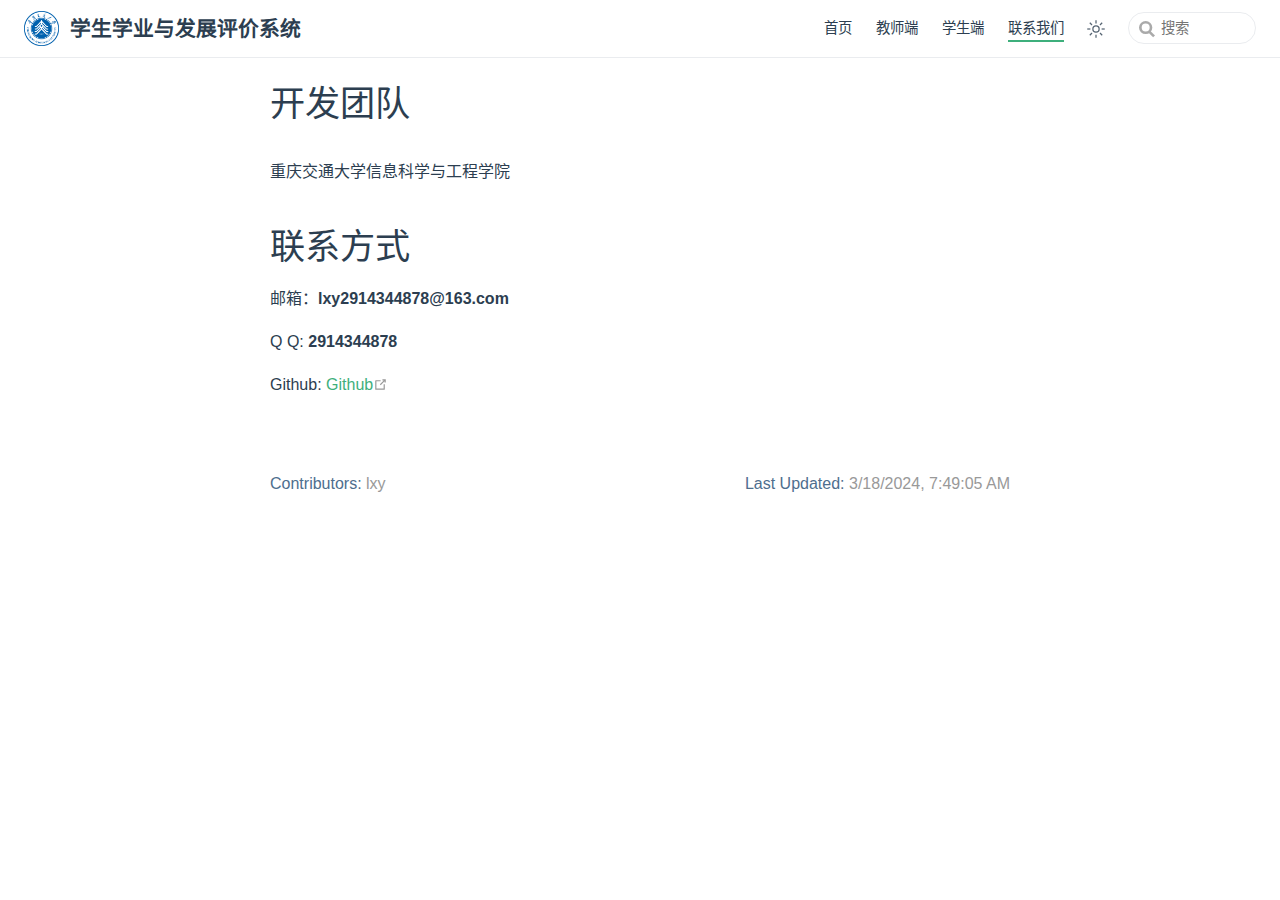
==== commit 1cabf0d9: "deploy" ====
--- a/contact/index.html
+++ b/contact/index.html
@@ -26,12 +26,12 @@
       }
     </script>
     <title>联系作者 | 学生学业与发展评价系统</title><meta name="description" content="作者的联系方式">
-    <link rel="preload" href="/assets/style-BBqKdvbw.css" as="style"><link rel="stylesheet" href="/assets/style-BBqKdvbw.css">
-    <link rel="modulepreload" href="/assets/app-B4sb71X3.js"><link rel="modulepreload" href="/assets/index.html-BmE-rNoX.js">
-    <link rel="prefetch" href="/assets/index.html-CUFOlwJ1.js" as="script"><link rel="prefetch" href="/assets/index.html-CQd2r7uK.js" as="script"><link rel="prefetch" href="/assets/index.html-B-RNQleG.js" as="script"><link rel="prefetch" href="/assets/traingplan.html-30GE5vGL.js" as="script"><link rel="prefetch" href="/assets/404.html-BKVNkpbK.js" as="script">
+    <link rel="preload" href="/assets/style-kx25dgo6.css" as="style"><link rel="stylesheet" href="/assets/style-kx25dgo6.css">
+    <link rel="modulepreload" href="/assets/app-Cc7CgWcI.js"><link rel="modulepreload" href="/assets/index.html-BU1dOPIO.js">
+    <link rel="prefetch" href="/assets/index.html-D4bOUFIX.js" as="script"><link rel="prefetch" href="/assets/index.html-CJ2b7JvI.js" as="script"><link rel="prefetch" href="/assets/traingplan.html-Slm_z5qQ.js" as="script"><link rel="prefetch" href="/assets/index.html-DPiEVsUQ.js" as="script"><link rel="prefetch" href="/assets/404.html-BsOO3cBU.js" as="script">
   </head>
   <body>
-    <div id="app"><!--[--><div class="theme-container no-sidebar"><!--[--><header class="navbar"><div class="toggle-sidebar-button" title="toggle sidebar" aria-expanded="false" role="button" tabindex="0"><div class="icon" aria-hidden="true"><span></span><span></span><span></span></div></div><span><a class="route-link" href="/"><img class="logo" src="/assets/logo.png" alt="学生学业与发展评价系统"><span class="site-name can-hide" aria-hidden="true">学生学业与发展评价系统</span></a></span><div class="navbar-items-wrapper" style=""><!--[--><!--]--><nav class="navbar-items can-hide" aria-label="site navigation"><!--[--><div class="navbar-item"><a class="route-link" href="/" aria-label="首页"><!--[--><!--]--> 首页 <!--[--><!--]--></a></div><div class="navbar-item"><a class="route-link" href="/teacher/" aria-label="教师端"><!--[--><!--]--> 教师端 <!--[--><!--]--></a></div><div class="navbar-item"><a class="route-link" href="/student/" aria-label="学生端"><!--[--><!--]--> 学生端 <!--[--><!--]--></a></div><div class="navbar-item"><a class="route-link route-link-active" href="/contact/" aria-label="联系我们"><!--[--><!--]--> 联系我们 <!--[--><!--]--></a></div><!--]--></nav><!--[--><!--]--><button class="toggle-color-mode-button" title="toggle color mode"><svg style="" class="icon" focusable="false" viewBox="0 0 32 32"><path d="M16 12.005a4 4 0 1 1-4 4a4.005 4.005 0 0 1 4-4m0-2a6 6 0 1 0 6 6a6 6 0 0 0-6-6z" fill="currentColor"></path><path d="M5.394 6.813l1.414-1.415l3.506 3.506L8.9 10.318z" fill="currentColor"></path><path d="M2 15.005h5v2H2z" fill="currentColor"></path><path d="M5.394 25.197L8.9 21.691l1.414 1.415l-3.506 3.505z" fill="currentColor"></path><path d="M15 25.005h2v5h-2z" fill="currentColor"></path><path d="M21.687 23.106l1.414-1.415l3.506 3.506l-1.414 1.414z" fill="currentColor"></path><path d="M25 15.005h5v2h-5z" fill="currentColor"></path><path d="M21.687 8.904l3.506-3.506l1.414 1.415l-3.506 3.505z" fill="currentColor"></path><path d="M15 2.005h2v5h-2z" fill="currentColor"></path></svg><svg style="display:none;" class="icon" focusable="false" viewBox="0 0 32 32"><path d="M13.502 5.414a15.075 15.075 0 0 0 11.594 18.194a11.113 11.113 0 0 1-7.975 3.39c-.138 0-.278.005-.418 0a11.094 11.094 0 0 1-3.2-21.584M14.98 3a1.002 1.002 0 0 0-.175.016a13.096 13.096 0 0 0 1.825 25.981c.164.006.328 0 .49 0a13.072 13.072 0 0 0 10.703-5.555a1.01 1.01 0 0 0-.783-1.565A13.08 13.08 0 0 1 15.89 4.38A1.015 1.015 0 0 0 14.98 3z" fill="currentColor"></path></svg></button><!----></div></header><!--]--><div class="sidebar-mask"></div><!--[--><aside class="sidebar"><nav class="navbar-items" aria-label="site navigation"><!--[--><div class="navbar-item"><a class="route-link" href="/" aria-label="首页"><!--[--><!--]--> 首页 <!--[--><!--]--></a></div><div class="navbar-item"><a class="route-link" href="/teacher/" aria-label="教师端"><!--[--><!--]--> 教师端 <!--[--><!--]--></a></div><div class="navbar-item"><a class="route-link" href="/student/" aria-label="学生端"><!--[--><!--]--> 学生端 <!--[--><!--]--></a></div><div class="navbar-item"><a class="route-link route-link-active" href="/contact/" aria-label="联系我们"><!--[--><!--]--> 联系我们 <!--[--><!--]--></a></div><!--]--></nav><!--[--><!--]--><!----><!--[--><!--]--></aside><!--]--><!--[--><main class="page"><!--[--><!--]--><div class="theme-default-content"><!--[--><!--]--><div><h1 id="开发团队" tabindex="-1"><a class="header-anchor" href="#开发团队"><span>开发团队</span></a></h1><p>重庆交通大学信息科学与工程学院</p><h1 id="联系方式" tabindex="-1"><a class="header-anchor" href="#联系方式"><span>联系方式</span></a></h1><p>邮箱：<strong>lxy2914344878@163.com</strong></p><p>Q Q: <strong>2914344878</strong></p><p>Github: <a href="https://github.com/lxycxy" target="_blank" rel="noopener noreferrer">Github<span><svg class="external-link-icon" xmlns="http://www.w3.org/2000/svg" aria-hidden="true" focusable="false" x="0px" y="0px" viewBox="0 0 100 100" width="15" height="15"><path fill="currentColor" d="M18.8,85.1h56l0,0c2.2,0,4-1.8,4-4v-32h-8v28h-48v-48h28v-8h-32l0,0c-2.2,0-4,1.8-4,4v56C14.8,83.3,16.6,85.1,18.8,85.1z"></path><polygon fill="currentColor" points="45.7,48.7 51.3,54.3 77.2,28.5 77.2,37.2 85.2,37.2 85.2,14.9 62.8,14.9 62.8,22.9 71.5,22.9"></polygon></svg><span class="external-link-icon-sr-only">open in new window</span></span></a></p></div><!--[--><!--]--></div><footer class="page-meta"><!----><div class="meta-item last-updated"><span class="meta-item-label">Last Updated: </span><!----></div><div class="meta-item contributors"><span class="meta-item-label">Contributors: </span><span class="meta-item-info"><!--[--><!--[--><span class="contributor" title="email: lxy2914344878@163.com">lxy</span><!----><!--]--><!--]--></span></div></footer><!----><!--[--><!--]--></main><!--]--></div><!--[--><!----><!--]--><!--]--></div>
-    <script type="module" src="/assets/app-B4sb71X3.js" defer></script>
+    <div id="app"><!--[--><div class="theme-container no-sidebar"><!--[--><header class="navbar"><div class="toggle-sidebar-button" title="toggle sidebar" aria-expanded="false" role="button" tabindex="0"><div class="icon" aria-hidden="true"><span></span><span></span><span></span></div></div><span><a class="route-link" href="/"><img class="logo" src="/assets/logo.png" alt="学生学业与发展评价系统"><span class="site-name can-hide" aria-hidden="true">学生学业与发展评价系统</span></a></span><div class="navbar-items-wrapper" style=""><!--[--><!--]--><nav class="navbar-items can-hide" aria-label="site navigation"><!--[--><div class="navbar-item"><a class="route-link" href="/" aria-label="首页"><!--[--><!--]--> 首页 <!--[--><!--]--></a></div><div class="navbar-item"><a class="route-link" href="/teacher/" aria-label="教师端"><!--[--><!--]--> 教师端 <!--[--><!--]--></a></div><div class="navbar-item"><a class="route-link" href="/student/" aria-label="学生端"><!--[--><!--]--> 学生端 <!--[--><!--]--></a></div><div class="navbar-item"><a class="route-link route-link-active" href="/contact/" aria-label="联系我们"><!--[--><!--]--> 联系我们 <!--[--><!--]--></a></div><!--]--></nav><!--[--><!--]--><button class="toggle-color-mode-button" title="toggle color mode"><svg style="" class="icon" focusable="false" viewBox="0 0 32 32"><path d="M16 12.005a4 4 0 1 1-4 4a4.005 4.005 0 0 1 4-4m0-2a6 6 0 1 0 6 6a6 6 0 0 0-6-6z" fill="currentColor"></path><path d="M5.394 6.813l1.414-1.415l3.506 3.506L8.9 10.318z" fill="currentColor"></path><path d="M2 15.005h5v2H2z" fill="currentColor"></path><path d="M5.394 25.197L8.9 21.691l1.414 1.415l-3.506 3.505z" fill="currentColor"></path><path d="M15 25.005h2v5h-2z" fill="currentColor"></path><path d="M21.687 23.106l1.414-1.415l3.506 3.506l-1.414 1.414z" fill="currentColor"></path><path d="M25 15.005h5v2h-5z" fill="currentColor"></path><path d="M21.687 8.904l3.506-3.506l1.414 1.415l-3.506 3.505z" fill="currentColor"></path><path d="M15 2.005h2v5h-2z" fill="currentColor"></path></svg><svg style="display:none;" class="icon" focusable="false" viewBox="0 0 32 32"><path d="M13.502 5.414a15.075 15.075 0 0 0 11.594 18.194a11.113 11.113 0 0 1-7.975 3.39c-.138 0-.278.005-.418 0a11.094 11.094 0 0 1-3.2-21.584M14.98 3a1.002 1.002 0 0 0-.175.016a13.096 13.096 0 0 0 1.825 25.981c.164.006.328 0 .49 0a13.072 13.072 0 0 0 10.703-5.555a1.01 1.01 0 0 0-.783-1.565A13.08 13.08 0 0 1 15.89 4.38A1.015 1.015 0 0 0 14.98 3z" fill="currentColor"></path></svg></button><form class="search-box" role="search"><input type="search" placeholder="搜索" autocomplete="off" spellcheck="false" value><!----></form></div></header><!--]--><div class="sidebar-mask"></div><!--[--><aside class="sidebar"><nav class="navbar-items" aria-label="site navigation"><!--[--><div class="navbar-item"><a class="route-link" href="/" aria-label="首页"><!--[--><!--]--> 首页 <!--[--><!--]--></a></div><div class="navbar-item"><a class="route-link" href="/teacher/" aria-label="教师端"><!--[--><!--]--> 教师端 <!--[--><!--]--></a></div><div class="navbar-item"><a class="route-link" href="/student/" aria-label="学生端"><!--[--><!--]--> 学生端 <!--[--><!--]--></a></div><div class="navbar-item"><a class="route-link route-link-active" href="/contact/" aria-label="联系我们"><!--[--><!--]--> 联系我们 <!--[--><!--]--></a></div><!--]--></nav><!--[--><!--]--><!----><!--[--><!--]--></aside><!--]--><!--[--><main class="page"><!--[--><!--]--><div class="theme-default-content"><!--[--><!--]--><div><h1 id="开发团队" tabindex="-1"><a class="header-anchor" href="#开发团队"><span>开发团队</span></a></h1><p>重庆交通大学信息科学与工程学院</p><h1 id="联系方式" tabindex="-1"><a class="header-anchor" href="#联系方式"><span>联系方式</span></a></h1><p>邮箱：<strong>lxy2914344878@163.com</strong></p><p>Q Q: <strong>2914344878</strong></p><p>Github: <a href="https://github.com/lxycxy" target="_blank" rel="noopener noreferrer">Github<span><svg class="external-link-icon" xmlns="http://www.w3.org/2000/svg" aria-hidden="true" focusable="false" x="0px" y="0px" viewBox="0 0 100 100" width="15" height="15"><path fill="currentColor" d="M18.8,85.1h56l0,0c2.2,0,4-1.8,4-4v-32h-8v28h-48v-48h28v-8h-32l0,0c-2.2,0-4,1.8-4,4v56C14.8,83.3,16.6,85.1,18.8,85.1z"></path><polygon fill="currentColor" points="45.7,48.7 51.3,54.3 77.2,28.5 77.2,37.2 85.2,37.2 85.2,14.9 62.8,14.9 62.8,22.9 71.5,22.9"></polygon></svg><span class="external-link-icon-sr-only">open in new window</span></span></a></p></div><!--[--><!--]--></div><footer class="page-meta"><!----><div class="meta-item last-updated"><span class="meta-item-label">Last Updated: </span><!----></div><div class="meta-item contributors"><span class="meta-item-label">Contributors: </span><span class="meta-item-info"><!--[--><!--[--><span class="contributor" title="email: lxy2914344878@163.com">lxy</span><!----><!--]--><!--]--></span></div></footer><!----><!--[--><!--]--></main><!--]--></div><!--[--><!----><!--]--><!--]--></div>
+    <script type="module" src="/assets/app-Cc7CgWcI.js" defer></script>
   </body>
 </html>
--- a/assets/style-kx25dgo6.css
+++ b/assets/style-kx25dgo6.css
@@ -0,0 +1 @@
+.vp-back-to-top-button{position:fixed!important;bottom:4rem;inset-inline-end:1rem;z-index:100;width:3rem;height:3rem;padding:.5rem;border-width:0;border-radius:50%;background:var(--back-to-top-bg-color);color:var(--back-to-top-color);box-shadow:2px 2px 10px 4px var(--back-to-top-shadow);cursor:pointer}@media (max-width: 959px){.vp-back-to-top-button{width:2.5rem;height:2.5rem}}@media print{.vp-back-to-top-button{display:none}}.vp-back-to-top-button:hover{color:var(--back-to-top-color-hover)}.vp-back-to-top-button .back-to-top-icon{overflow:hidden;width:100%;height:100%;background:currentcolor;border-radius:50%;-webkit-mask-image:var(--back-to-top-icon);mask-image:var(--back-to-top-icon);-webkit-mask-position:50%;mask-position:50%;-webkit-mask-size:cover;mask-size:cover}.vp-scroll-progress{position:absolute;right:-2px;bottom:-2px;width:calc(100% + 4px);height:calc(100% + 4px)}.vp-scroll-progress svg{width:100%;height:100%}.vp-scroll-progress circle{opacity:.9;fill:none;stroke:currentColor;transform:rotate(-90deg);transform-origin:50% 50%;r:22;stroke-dasharray:0% 314.1593%;stroke-width:3px}@media (max-width: 959px){.vp-scroll-progress circle{r:18}}.back-to-top-enter-active,.back-to-top-leave-active{transition:opacity .3s}.back-to-top-enter-from,.back-to-top-leave-to{opacity:0}:root{--back-to-top-z-index: 5;--back-to-top-icon: url("data:image/svg+xml,%3csvg%20xmlns='http://www.w3.org/2000/svg'%20viewBox='0%200%201024%201024'%3e%3cpath%20d='M512%20843.2c-36.2%200-66.4-13.6-85.8-21.8-10.8-4.6-22.6%203.6-21.8%2015.2l7%20102c.4%206.2%207.6%209.4%2012.6%205.6l29-22c3.6-2.8%209-1.8%2011.4%202l41%2064.2c3%204.8%2010.2%204.8%2013.2%200l41-64.2c2.4-3.8%207.8-4.8%2011.4-2l29%2022c5%203.8%2012.2.6%2012.6-5.6l7-102c.8-11.6-11-20-21.8-15.2-19.6%208.2-49.6%2021.8-85.8%2021.8'/%3e%3cpath%20d='m795.4%20586.2-96-98.2C699.4%20172%20513%2032%20513%2032S324.8%20172%20324.8%20488l-96%2098.2c-3.6%203.6-5.2%209-4.4%2014.2L261.2%20824c1.8%2011.4%2014.2%2017%2023.6%2010.8L419%20744s41.4%2040%2094.2%2040%2092.2-40%2092.2-40l134.2%2090.8c9.2%206.2%2021.6.6%2023.6-10.8l37-223.8c.4-5.2-1.2-10.4-4.8-14M513%20384c-34%200-61.4-28.6-61.4-64s27.6-64%2061.4-64c34%200%2061.4%2028.6%2061.4%2064S547%20384%20513%20384'/%3e%3c/svg%3e");--back-to-top-bg-color: #fff;--back-to-top-color: #3eaf7c;--back-to-top-color-hover: #71cda3;--back-to-top-shadow: rgb(0 0 0 / 20%)}div[class*=language-]:hover:before{display:none}div[class*=language-]:hover .vp-copy-code-button{opacity:1}.vp-copy-code-button{position:absolute;top:.5em;right:.5em;z-index:5;width:2.5rem;height:2.5rem;padding:0;border-width:0;border-radius:.5rem;background:transparent;outline:none;opacity:0;cursor:pointer;transition:opacity .4s}@media print{.vp-copy-code-button{display:none}}.vp-copy-code-button:focus,.vp-copy-code-button.copied{opacity:1}.vp-copy-code-button:hover,.vp-copy-code-button.copied{background:var(--copy-code-hover)}.vp-copy-code-button.copied .vp-copy-icon{-webkit-mask-image:var(--code-copied-icon);mask-image:var(--code-copied-icon)}.vp-copy-code-button.copied:after{content:attr(data-copied);position:absolute;top:0;right:calc(100% + .25rem);display:block;height:1.25rem;padding:.625rem;border-radius:.5rem;background:var(--copy-code-hover);color:var(--copy-code-color);font-weight:500;line-height:1.25rem;white-space:nowrap}.vp-copy-icon{width:1.25rem;height:1.25rem;padding:.625rem;background:currentcolor;color:var(--copy-code-color);font-size:1.25rem;-webkit-mask-image:var(--code-copy-icon);mask-image:var(--code-copy-icon);-webkit-mask-position:50%;mask-position:50%;-webkit-mask-repeat:no-repeat;mask-repeat:no-repeat;-webkit-mask-size:1em;mask-size:1em}:root{--code-copy-icon: url("data:image/svg+xml,%3csvg%20xmlns='http://www.w3.org/2000/svg'%20viewBox='0%200%2024%2024'%20fill='none'%20height='20'%20width='20'%20stroke='rgba(128,128,128,1)'%20stroke-width='2'%3e%3cpath%20stroke-linecap='round'%20stroke-linejoin='round'%20d='M9%205H7a2%202%200%200%200-2%202v12a2%202%200%200%200%202%202h10a2%202%200%200%200%202-2V7a2%202%200%200%200-2-2h-2M9%205a2%202%200%200%200%202%202h2a2%202%200%200%200%202-2M9%205a2%202%200%200%201%202-2h2a2%202%200%200%201%202%202'%20/%3e%3c/svg%3e");--code-copied-icon: url("data:image/svg+xml,%3csvg%20xmlns='http://www.w3.org/2000/svg'%20viewBox='0%200%2024%2024'%20fill='none'%20height='20'%20width='20'%20stroke='rgba(128,128,128,1)'%20stroke-width='2'%3e%3cpath%20stroke-linecap='round'%20stroke-linejoin='round'%20d='M9%205H7a2%202%200%200%200-2%202v12a2%202%200%200%200%202%202h10a2%202%200%200%200%202-2V7a2%202%200%200%200-2-2h-2M9%205a2%202%200%200%200%202%202h2a2%202%200%200%200%202-2M9%205a2%202%200%200%201%202-2h2a2%202%200%200%201%202%202m-6%209%202%202%204-4'%20/%3e%3c/svg%3e");--copy-code-color: #9e9e9e;--copy-code-hover: rgb(0 0 0 / 50%)}:root{--external-link-icon-color: #aaa}.external-link-icon{position:relative;display:inline-block;color:var(--external-link-icon-color);vertical-align:middle;top:-1px}@media print{.external-link-icon{display:none}}.external-link-icon-sr-only{position:absolute;width:1px;height:1px;padding:0;margin:-1px;overflow:hidden;clip:rect(0,0,0,0);white-space:nowrap;border-width:0;-webkit-user-select:none;-moz-user-select:none;user-select:none}:root{--medium-zoom-z-index: 100;--medium-zoom-bg-color: #ffffff;--medium-zoom-opacity: 1}.medium-zoom-overlay{background-color:var(--medium-zoom-bg-color)!important;z-index:var(--medium-zoom-z-index)}.medium-zoom-overlay~img{z-index:calc(var(--medium-zoom-z-index) + 1)}.medium-zoom--opened .medium-zoom-overlay{opacity:var(--medium-zoom-opacity)}:root{--nprogress-color: #29d;--nprogress-z-index: 1031}#nprogress{pointer-events:none}#nprogress .bar{background:var(--nprogress-color);position:fixed;z-index:var(--nprogress-z-index);top:0;left:0;width:100%;height:2px}:root{--c-brand: #3eaf7c;--c-brand-light: #4abf8a;--c-bg: #ffffff;--c-bg-light: #f3f4f5;--c-bg-lighter: #eeeeee;--c-bg-dark: #ebebec;--c-bg-darker: #e6e6e6;--c-bg-navbar: var(--c-bg);--c-bg-sidebar: var(--c-bg);--c-bg-arrow: #cccccc;--c-text: #2c3e50;--c-text-accent: var(--c-brand);--c-text-light: #3a5169;--c-text-lighter: #4e6e8e;--c-text-lightest: #6a8bad;--c-text-quote: #999999;--c-border: #eaecef;--c-border-dark: #dfe2e5;--c-tip: #42b983;--c-tip-bg: var(--c-bg-light);--c-tip-title: var(--c-text);--c-tip-text: var(--c-text);--c-tip-text-accent: var(--c-text-accent);--c-warning: #ffc310;--c-warning-bg: #fffae3;--c-warning-bg-light: #fff3ba;--c-warning-bg-lighter: #fff0b0;--c-warning-border-dark: #f7dc91;--c-warning-details-bg: #fff5ca;--c-warning-title: #f1b300;--c-warning-text: #746000;--c-warning-text-accent: #edb100;--c-warning-text-light: #c1971c;--c-warning-text-quote: #ccab49;--c-danger: #f11e37;--c-danger-bg: #ffe0e0;--c-danger-bg-light: #ffcfde;--c-danger-bg-lighter: #ffc9c9;--c-danger-border-dark: #f1abab;--c-danger-details-bg: #ffd4d4;--c-danger-title: #ed1e2c;--c-danger-text: #660000;--c-danger-text-accent: #bd1a1a;--c-danger-text-light: #b5474d;--c-danger-text-quote: #c15b5b;--c-details-bg: #eeeeee;--c-badge-tip: var(--c-tip);--c-badge-warning: #ecc808;--c-badge-warning-text: var(--c-bg);--c-badge-danger: #dc2626;--c-badge-danger-text: var(--c-bg);--c-code-group-tab-title: rgba(255, 255, 255, .9);--c-code-group-tab-bg: var(--code-bg-color);--c-code-group-tab-outline: var(var(--c-code-group-tab-title));--c-code-group-tab-active-border: var(--c-brand);--t-color: .3s ease;--t-transform: .3s ease;--code-bg-color: #282c34;--code-hl-bg-color: rgba(0, 0, 0, .66);--code-ln-color: #9e9e9e;--code-ln-wrapper-width: 3.5rem;--font-family: -apple-system, BlinkMacSystemFont, "Segoe UI", Roboto, Oxygen, Ubuntu, Cantarell, "Fira Sans", "Droid Sans", "Helvetica Neue", sans-serif;--font-family-code: Consolas, Monaco, "Andale Mono", "Ubuntu Mono", monospace;--navbar-height: 3.6rem;--navbar-padding-v: .7rem;--navbar-padding-h: 1.5rem;--sidebar-width: 20rem;--sidebar-width-mobile: calc(var(--sidebar-width) * .82);--content-width: 740px;--homepage-width: 960px}.vp-back-to-top-button{--back-to-top-color: var(--c-brand);--back-to-top-color-hover: var(--c-brand-light);--back-to-top-bg-color: var(--c-bg)}.vp-catalog-wrapper{--catalog-bg-color: var(--c-bg);--catalog-bg-secondary-color: var(--c-bg-dark);--catalog-border-color: var(--c-border);--catalog-active-color: var(--c-brand);--catalog-hover-color: var(--c-brand-light)}.waline-wrapper{--waline-bg-color: var(--c-bg);--waline-bg-color-light: var(--c-bg-light);--waline-text-color: var(--c-color);--waline-border: 1px solid var(--c-border);--waline-border-color: var(--c-border);--waline-theme-color: var(--c-brand);--waline-active-color: var(--c-brand-light)}.DocSearch{--docsearch-primary-color: var(--c-brand);--docsearch-text-color: var(--c-text);--docsearch-highlight-color: var(--c-brand);--docsearch-muted-color: var(--c-text-quote);--docsearch-container-background: rgba(9, 10, 17, .8);--docsearch-modal-background: var(--c-bg-light);--docsearch-searchbox-background: var(--c-bg-lighter);--docsearch-searchbox-focus-background: var(--c-bg);--docsearch-searchbox-shadow: inset 0 0 0 2px var(--c-brand);--docsearch-hit-color: var(--c-text-light);--docsearch-hit-active-color: var(--c-bg);--docsearch-hit-background: var(--c-bg);--docsearch-hit-shadow: 0 1px 3px 0 var(--c-border-dark);--docsearch-footer-background: var(--c-bg)}.external-link-icon{--external-link-icon-color: var(--c-text-quote)}.medium-zoom-overlay{--medium-zoom-bg-color: var(--c-bg)}#nprogress{--nprogress-color: var(--c-brand)}body{--photo-swipe-bullet: var(--c-bg);--photo-swipe-bullet-active: var(--c-brand)}body{--pwa-text-color: var(--c-text);--pwa-bg-color: var(--c-bg);--pwa-border-color: var(--c-brand);--pwa-btn-text-color: var(--c-bg);--pwa-btn-bg-color: var(--c-brand);--pwa-btn-hover-bg-color: var(--c-brand-light)}.language-modal-mask{--redirect-bg-color: var(--c-bg);--redirect-bg-color-light: var(--c-bg-light);--redirect-bg-color-lighter: var(--c-bg-lighter);--redirect-text-color: var(--c-text);--redirect-primary-color: var(--c-brand);--redirect-primary-hover-color: var(--c-brand-light);--redirect-primary-text-color: var(--c-bg)}.search-box{--search-bg-color: var(--c-bg);--search-accent-color: var(--c-brand);--search-text-color: var(--c-text);--search-border-color: var(--c-border);--search-item-text-color: var(--c-text-lighter);--search-item-focus-bg-color: var(--c-bg-light)}html.dark{--c-brand: #3aa675;--c-brand-light: #349469;--c-bg: #22272e;--c-bg-light: #2b313a;--c-bg-lighter: #262c34;--c-bg-dark: #343b44;--c-bg-darker: #37404c;--c-text: #adbac7;--c-text-light: #96a7b7;--c-text-lighter: #8b9eb0;--c-text-lightest: #8094a8;--c-border: #3e4c5a;--c-border-dark: #34404c;--c-tip: #318a62;--c-warning: #e0ad15;--c-warning-bg: #2d2f2d;--c-warning-bg-light: #423e2a;--c-warning-bg-lighter: #44442f;--c-warning-border-dark: #957c35;--c-warning-details-bg: #39392d;--c-warning-title: #fdca31;--c-warning-text: #d8d96d;--c-warning-text-accent: #ffbf00;--c-warning-text-light: #ddb84b;--c-warning-text-quote: #ccab49;--c-danger: #fc1e38;--c-danger-bg: #39232c;--c-danger-bg-light: #4b2b35;--c-danger-bg-lighter: #553040;--c-danger-border-dark: #a25151;--c-danger-details-bg: #482936;--c-danger-title: #fc2d3b;--c-danger-text: #ea9ca0;--c-danger-text-accent: #fd3636;--c-danger-text-light: #d9777c;--c-danger-text-quote: #d56b6b;--c-details-bg: #323843;--c-badge-warning: var(--c-warning);--c-badge-warning-text: #3c2e05;--c-badge-danger: var(--c-danger);--c-badge-danger-text: #401416;--code-hl-bg-color: #363b46}html.dark .DocSearch{--docsearch-logo-color: var(--c-text);--docsearch-modal-shadow: inset 1px 1px 0 0 #2c2e40, 0 3px 8px 0 #000309;--docsearch-key-shadow: inset 0 -2px 0 0 #282d55, inset 0 0 1px 1px #51577d, 0 2px 2px 0 rgba(3, 4, 9, .3);--docsearch-key-gradient: linear-gradient(-225deg, #444950, #1c1e21);--docsearch-footer-shadow: inset 0 1px 0 0 rgba(73, 76, 106, .5), 0 -4px 8px 0 rgba(0, 0, 0, .2)}html.dark body{--pwa-shadow-color: rgb(0 0 0 / 30%);--pwa-content-color: #ccc;--pwa-content-light-color: #999}html,body{padding:0;margin:0;background-color:var(--c-bg);transition:background-color var(--t-color)}html.dark{color-scheme:dark}html{font-size:16px}body{font-family:var(--font-family);-webkit-font-smoothing:antialiased;-moz-osx-font-smoothing:grayscale;font-size:1rem;color:var(--c-text)}a{font-weight:500;color:var(--c-text-accent);text-decoration:none;overflow-wrap:break-word}p a code{font-weight:400;color:var(--c-text-accent)}kbd{font-family:var(--font-family-code);color:var(--c-text);background:var(--c-bg-lighter);border:solid .15rem var(--c-border-dark);border-bottom:solid .25rem var(--c-border-dark);border-radius:.15rem;padding:0 .15em}code{font-family:var(--font-family-code);color:var(--c-text-lighter);padding:.25rem .5rem;margin:0;font-size:.85em;background-color:var(--c-bg-light);border-radius:3px;overflow-wrap:break-word;transition:background-color var(--t-color)}blockquote{font-size:1rem;color:var(--c-text-quote);border-left:.2rem solid var(--c-border-dark);margin:1rem 0;padding:.25rem 0 .25rem 1rem;overflow-wrap:break-word}blockquote>p{margin:0}ul,ol{padding-left:1.2em}strong{font-weight:600}h1,h2,h3,h4,h5,h6{font-weight:600;line-height:1.25;overflow-wrap:break-word}h1:focus-visible,h2:focus-visible,h3:focus-visible,h4:focus-visible,h5:focus-visible,h6:focus-visible{outline:none}h1 .header-anchor,h2 .header-anchor,h3 .header-anchor,h4 .header-anchor,h5 .header-anchor,h6 .header-anchor{color:inherit;text-decoration:none;position:relative}h1 .header-anchor:hover:before,h2 .header-anchor:hover:before,h3 .header-anchor:hover:before,h4 .header-anchor:hover:before,h5 .header-anchor:hover:before,h6 .header-anchor:hover:before{font-size:.8em;content:"¶";position:absolute;left:-.75em;color:var(--c-brand)}h1 .header-anchor:focus-visible,h2 .header-anchor:focus-visible,h3 .header-anchor:focus-visible,h4 .header-anchor:focus-visible,h5 .header-anchor:focus-visible,h6 .header-anchor:focus-visible{outline:none}h1 .header-anchor:focus-visible:before,h2 .header-anchor:focus-visible:before,h3 .header-anchor:focus-visible:before,h4 .header-anchor:focus-visible:before,h5 .header-anchor:focus-visible:before,h6 .header-anchor:focus-visible:before{content:"¶";position:absolute;left:-.75em;color:var(--c-brand);outline:auto}h1{font-size:2.2rem}h2{font-size:1.65rem;padding-bottom:.3rem;border-bottom:1px solid var(--c-border);transition:border-color var(--t-color)}h3{font-size:1.35rem}h4{font-size:1.15rem}h5{font-size:1.05rem}h6{font-size:1rem}@media print{a[href^="http://"]:after,a[href^="https://"]:after{content:" (" attr(href) ") "}}p,ul,ol{line-height:1.7;overflow-wrap:break-word}hr{border:0;border-top:1px solid var(--c-border)}table{border-collapse:collapse;margin:1rem 0;display:block;overflow-x:auto;transition:border-color var(--t-color)}tr{border-top:1px solid var(--c-border-dark);transition:border-color var(--t-color)}tr:nth-child(2n){background-color:var(--c-bg-light);transition:background-color var(--t-color)}tr:nth-child(2n) code{background-color:var(--c-bg-dark)}th,td{padding:.6em 1em;border:1px solid var(--c-border-dark);transition:border-color var(--t-color)}.arrow{display:inline-block;width:0;height:0}.arrow.up{border-left:4px solid transparent;border-right:4px solid transparent;border-bottom:6px solid var(--c-bg-arrow)}.arrow.down{border-left:4px solid transparent;border-right:4px solid transparent;border-top:6px solid var(--c-bg-arrow)}.arrow.right{border-top:4px solid transparent;border-bottom:4px solid transparent;border-left:6px solid var(--c-bg-arrow)}.arrow.left{border-top:4px solid transparent;border-bottom:4px solid transparent;border-right:6px solid var(--c-bg-arrow)}.badge{display:inline-block;font-size:14px;font-weight:600;height:18px;line-height:18px;border-radius:3px;padding:0 6px;color:var(--c-bg);vertical-align:top;transition:color var(--t-color),background-color var(--t-color)}.badge.tip{background-color:var(--c-badge-tip)}.badge.warning{background-color:var(--c-badge-warning);color:var(--c-badge-warning-text)}.badge.danger{background-color:var(--c-badge-danger);color:var(--c-badge-danger-text)}.badge+.badge{margin-left:5px}code[class*=language-],pre[class*=language-]{color:#ccc;background:none;font-family:var(--font-family-code);font-size:1em;text-align:left;white-space:pre;word-spacing:normal;word-break:normal;word-wrap:normal;line-height:1.5;-moz-tab-size:4;-o-tab-size:4;tab-size:4;-webkit-hyphens:none;hyphens:none}pre[class*=language-]{padding:1em;margin:.5em 0;overflow:auto}:not(pre)>code[class*=language-],pre[class*=language-]{background:#2d2d2d}:not(pre)>code[class*=language-]{padding:.1em;border-radius:.3em;white-space:normal}.token.comment,.token.block-comment,.token.prolog,.token.doctype,.token.cdata{color:#999}.token.punctuation{color:#ccc}.token.tag,.token.attr-name,.token.namespace,.token.deleted{color:#ec5975}.token.function-name{color:#6196cc}.token.boolean,.token.number,.token.function{color:#f08d49}.token.property,.token.class-name,.token.constant,.token.symbol{color:#f8c555}.token.selector,.token.important,.token.atrule,.token.keyword,.token.builtin{color:#cc99cd}.token.string,.token.char,.token.attr-value,.token.regex,.token.variable{color:#7ec699}.token.operator,.token.entity,.token.url{color:#67cdcc}.token.important,.token.bold{font-weight:700}.token.italic{font-style:italic}.token.entity{cursor:help}.token.inserted{color:#3eaf7c}.theme-default-content pre,.theme-default-content pre[class*=language-]{line-height:1.375;padding:1.3rem 1.5rem;margin:.85rem 0;border-radius:6px;overflow:auto}.theme-default-content pre code,.theme-default-content pre[class*=language-] code{color:#fff;padding:0;background-color:transparent!important;border-radius:0;overflow-wrap:unset;-webkit-font-smoothing:auto;-moz-osx-font-smoothing:auto}.theme-default-content .line-number{font-family:var(--font-family-code)}div[class*=language-]{position:relative;background-color:var(--code-bg-color);border-radius:6px}div[class*=language-]:before{content:attr(data-title);position:absolute;z-index:3;top:.8em;right:1em;font-size:.75rem;color:var(--code-ln-color)}div[class*=language-] pre,div[class*=language-] pre[class*=language-]{background:transparent!important;position:relative;z-index:1}div[class*=language-] .highlight-lines{-webkit-user-select:none;-moz-user-select:none;user-select:none;padding-top:1.3rem;position:absolute;top:0;left:0;width:100%;line-height:1.375}div[class*=language-] .highlight-lines .highlight-line{background-color:var(--code-hl-bg-color)}div[class*=language-]:not(.line-numbers-mode) .line-numbers{display:none}div[class*=language-].line-numbers-mode .highlight-lines .highlight-line{position:relative}div[class*=language-].line-numbers-mode .highlight-lines .highlight-line:before{content:" ";position:absolute;z-index:2;left:0;top:0;display:block;width:var(--code-ln-wrapper-width);height:100%}div[class*=language-].line-numbers-mode pre{margin-left:var(--code-ln-wrapper-width);padding-left:1rem;vertical-align:middle}div[class*=language-].line-numbers-mode .line-numbers{position:absolute;top:0;width:var(--code-ln-wrapper-width);text-align:center;color:var(--code-ln-color);padding-top:1.25rem;line-height:1.375;counter-reset:line-number}div[class*=language-].line-numbers-mode .line-numbers .line-number{position:relative;z-index:3;-webkit-user-select:none;-moz-user-select:none;user-select:none;height:1.375em}div[class*=language-].line-numbers-mode .line-numbers .line-number:before{counter-increment:line-number;content:counter(line-number);font-size:.85em}div[class*=language-].line-numbers-mode:after{content:"";position:absolute;top:0;left:0;width:var(--code-ln-wrapper-width);height:100%;border-radius:6px 0 0 6px;border-right:1px solid var(--code-hl-bg-color)}@media (max-width: 419px){.theme-default-content div[class*=language-]{margin:.85rem -1.5rem;border-radius:0}}.code-group__nav{margin-top:.85rem;margin-bottom:calc(-1.7rem - 6px);padding-bottom:calc(1.7rem - 6px);padding-left:10px;padding-top:10px;border-top-left-radius:6px;border-top-right-radius:6px;background-color:var(--c-code-group-tab-bg)}.code-group__nav-tab{border:0;padding:5px;cursor:pointer;background-color:transparent;font-size:.85em;line-height:1.4;color:var(--c-code-group-tab-title);font-weight:600}.code-group__nav-tab:focus{outline:none}.code-group__nav-tab:focus-visible{outline:1px solid var(--c-code-group-tab-outline)}.code-group__nav-tab-active{border-bottom:var(--c-code-group-tab-active-border) 1px solid}@media (max-width: 419px){.code-group__nav{margin-left:-1.5rem;margin-right:-1.5rem;border-radius:0}}.code-group-item{display:none}.code-group-item__active{display:block}.code-group-item>pre{background-color:orange}.custom-container{transition:color var(--t-color),border-color var(--t-color),background-color var(--t-color)}.custom-container .custom-container-title{font-weight:600}.custom-container .custom-container-title:not(:only-child){margin-bottom:-.4rem}.custom-container.tip,.custom-container.warning,.custom-container.danger{padding:.1rem 1.5rem;border-left-width:.5rem;border-left-style:solid;margin:1rem 0}.custom-container.tip{border-color:var(--c-tip);background-color:var(--c-tip-bg);color:var(--c-tip-text)}.custom-container.tip .custom-container-title{color:var(--c-tip-title)}.custom-container.tip a{color:var(--c-tip-text-accent)}.custom-container.tip code{background-color:var(--c-bg-dark)}.custom-container.warning{border-color:var(--c-warning);background-color:var(--c-warning-bg);color:var(--c-warning-text)}.custom-container.warning .custom-container-title{color:var(--c-warning-title)}.custom-container.warning a{color:var(--c-warning-text-accent)}.custom-container.warning blockquote{border-left-color:var(--c-warning-border-dark);color:var(--c-warning-text-quote)}.custom-container.warning code{color:var(--c-warning-text-light);background-color:var(--c-warning-bg-light)}.custom-container.warning details{background-color:var(--c-warning-details-bg)}.custom-container.warning details code{background-color:var(--c-warning-bg-lighter)}.custom-container.warning .external-link-icon{--external-link-icon-color: var(--c-warning-text-quote)}.custom-container.danger{border-color:var(--c-danger);background-color:var(--c-danger-bg);color:var(--c-danger-text)}.custom-container.danger .custom-container-title{color:var(--c-danger-title)}.custom-container.danger a{color:var(--c-danger-text-accent)}.custom-container.danger blockquote{border-left-color:var(--c-danger-border-dark);color:var(--c-danger-text-quote)}.custom-container.danger code{color:var(--c-danger-text-light);background-color:var(--c-danger-bg-light)}.custom-container.danger details{background-color:var(--c-danger-details-bg)}.custom-container.danger details code{background-color:var(--c-danger-bg-lighter)}.custom-container.danger .external-link-icon{--external-link-icon-color: var(--c-danger-text-quote)}.custom-container.details{display:block;position:relative;border-radius:2px;margin:1.6em 0;padding:1.6em;background-color:var(--c-details-bg)}.custom-container.details code{background-color:var(--c-bg-darker)}.custom-container.details h4{margin-top:0}.custom-container.details figure:last-child,.custom-container.details p:last-child{margin-bottom:0;padding-bottom:0}.custom-container.details summary{outline:none;cursor:pointer}.home{padding:var(--navbar-height) 2rem 0;max-width:var(--homepage-width);margin:0 auto;display:block}.home .hero{text-align:center}.home .hero img{max-width:100%;max-height:280px;display:block;margin:3rem auto 1.5rem}.home .hero h1{font-size:3rem}.home .hero h1,.home .hero .description,.home .hero .actions{margin:1.8rem auto}.home .hero .actions{display:flex;flex-wrap:wrap;gap:1rem;justify-content:center}.home .hero .description{max-width:35rem;font-size:1.6rem;line-height:1.3;color:var(--c-text-lightest)}.home .hero .action-button{display:inline-block;font-size:1.2rem;padding:.8rem 1.6rem;border-width:2px;border-style:solid;border-radius:4px;transition:background-color var(--t-color);box-sizing:border-box}.home .hero .action-button.primary{color:var(--c-bg);background-color:var(--c-brand);border-color:var(--c-brand)}.home .hero .action-button.primary:hover{background-color:var(--c-brand-light)}.home .hero .action-button.secondary{color:var(--c-brand);background-color:var(--c-bg);border-color:var(--c-brand)}.home .hero .action-button.secondary:hover{color:var(--c-bg);background-color:var(--c-brand-light)}.home .features{border-top:1px solid var(--c-border);transition:border-color var(--t-color);padding:1.2rem 0;margin-top:2.5rem;display:flex;flex-wrap:wrap;align-items:flex-start;align-content:stretch;justify-content:space-between}.home .feature{flex-grow:1;flex-basis:30%;max-width:30%}.home .feature h2{font-size:1.4rem;font-weight:500;border-bottom:none;padding-bottom:0;color:var(--c-text-light)}.home .feature p{color:var(--c-text-lighter)}.home .theme-default-content{padding:0;margin:0}.home .footer{padding:2.5rem;border-top:1px solid var(--c-border);text-align:center;color:var(--c-text-lighter);transition:border-color var(--t-color)}@media (max-width: 719px){.home .features{flex-direction:column}.home .feature{max-width:100%;padding:0 2.5rem}}@media (max-width: 419px){.home{padding-left:1.5rem;padding-right:1.5rem}.home .hero img{max-height:210px;margin:2rem auto 1.2rem}.home .hero h1{font-size:2rem}.home .hero h1,.home .hero .description,.home .hero .actions{margin:1.2rem auto}.home .hero .description{font-size:1.2rem}.home .hero .action-button{font-size:1rem;padding:.6rem 1.2rem}.home .feature h2{font-size:1.25rem}}.page{padding-top:var(--navbar-height);padding-left:var(--sidebar-width)}.navbar{position:fixed;z-index:20;top:0;left:0;right:0;height:var(--navbar-height);box-sizing:border-box;border-bottom:1px solid var(--c-border);background-color:var(--c-bg-navbar);transition:background-color var(--t-color),border-color var(--t-color)}.sidebar{font-size:16px;width:var(--sidebar-width);position:fixed;z-index:10;margin:0;top:var(--navbar-height);left:0;bottom:0;box-sizing:border-box;border-right:1px solid var(--c-border);overflow-y:auto;scrollbar-width:thin;scrollbar-color:var(--c-brand) var(--c-border);background-color:var(--c-bg-sidebar);transition:transform var(--t-transform),background-color var(--t-color),border-color var(--t-color)}.sidebar::-webkit-scrollbar{width:7px}.sidebar::-webkit-scrollbar-track{background-color:var(--c-border)}.sidebar::-webkit-scrollbar-thumb{background-color:var(--c-brand)}.sidebar-mask{position:fixed;z-index:9;top:0;left:0;width:100vw;height:100vh;display:none}.theme-container.sidebar-open .sidebar-mask{display:block}.theme-container.sidebar-open .navbar>.toggle-sidebar-button .icon span:nth-child(1){transform:rotate(45deg) translate3d(5.5px,5.5px,0)}.theme-container.sidebar-open .navbar>.toggle-sidebar-button .icon span:nth-child(2){transform:scale3d(0,1,1)}.theme-container.sidebar-open .navbar>.toggle-sidebar-button .icon span:nth-child(3){transform:rotate(-45deg) translate3d(6px,-6px,0)}.theme-container.sidebar-open .navbar>.toggle-sidebar-button .icon span:nth-child(1),.theme-container.sidebar-open .navbar>.toggle-sidebar-button .icon span:nth-child(3){transform-origin:center}.theme-container.no-navbar .theme-default-content h1,.theme-container.no-navbar .theme-default-content h2,.theme-container.no-navbar .theme-default-content h3,.theme-container.no-navbar .theme-default-content h4,.theme-container.no-navbar .theme-default-content h5,.theme-container.no-navbar .theme-default-content h6{margin-top:1.5rem;padding-top:0}.theme-container.no-navbar .page{padding-top:0}.theme-container.no-navbar .sidebar{top:0}.theme-container.no-sidebar .sidebar{display:none}@media (max-width: 719px){.theme-container.no-sidebar .sidebar{display:block}}.theme-container.no-sidebar .page{padding-left:0}.theme-default-content a:not(.header-anchor):hover{text-decoration:underline}.theme-default-content img{max-width:100%}.theme-default-content h1,.theme-default-content h2,.theme-default-content h3,.theme-default-content h4,.theme-default-content h5,.theme-default-content h6{margin-top:calc(.5rem - var(--navbar-height));padding-top:calc(1rem + var(--navbar-height));margin-bottom:0}.theme-default-content h1:first-child,.theme-default-content h2:first-child,.theme-default-content h3:first-child,.theme-default-content h4:first-child,.theme-default-content h5:first-child,.theme-default-content h6:first-child{margin-bottom:1rem}.theme-default-content h1:first-child+p,.theme-default-content h1:first-child+pre,.theme-default-content h1:first-child+.custom-container,.theme-default-content h2:first-child+p,.theme-default-content h2:first-child+pre,.theme-default-content h2:first-child+.custom-container,.theme-default-content h3:first-child+p,.theme-default-content h3:first-child+pre,.theme-default-content h3:first-child+.custom-container,.theme-default-content h4:first-child+p,.theme-default-content h4:first-child+pre,.theme-default-content h4:first-child+.custom-container,.theme-default-content h5:first-child+p,.theme-default-content h5:first-child+pre,.theme-default-content h5:first-child+.custom-container,.theme-default-content h6:first-child+p,.theme-default-content h6:first-child+pre,.theme-default-content h6:first-child+.custom-container{margin-top:2rem}@media (max-width: 959px){.sidebar{font-size:15px;width:var(--sidebar-width-mobile)}.page{padding-left:var(--sidebar-width-mobile)}}@media (max-width: 719px){.sidebar{top:0;padding-top:var(--navbar-height);transform:translate(-100%)}.page{padding-left:0}.theme-container.sidebar-open .sidebar{transform:translate(0)}.theme-container.no-navbar .sidebar{padding-top:0}}@media (max-width: 419px){h1{font-size:1.9rem}}#vp-comment{max-width:var(--content-width);margin:0 auto;padding:2rem 2.5rem}@media (max-width: 959px){#vp-comment{padding:2rem}}@media (max-width: 419px){#vp-comment{padding:1.5rem}}.navbar{--navbar-line-height: calc( var(--navbar-height) - 2 * var(--navbar-padding-v) );padding:var(--navbar-padding-v) var(--navbar-padding-h);line-height:var(--navbar-line-height)}.navbar .logo{height:var(--navbar-line-height);margin-right:var(--navbar-padding-v);vertical-align:top}.navbar .site-name{font-size:1.3rem;font-weight:600;color:var(--c-text);position:relative}.navbar .navbar-items-wrapper{display:flex;position:absolute;box-sizing:border-box;top:var(--navbar-padding-v);right:var(--navbar-padding-h);height:var(--navbar-line-height);padding-left:var(--navbar-padding-h);white-space:nowrap;font-size:.9rem}.navbar .navbar-items-wrapper .search-box{flex:0 0 auto;vertical-align:top}@media screen and (max-width: 719px){.navbar{padding-left:4rem}.navbar .site-name{display:block;width:calc(100vw - 11rem);overflow:hidden;white-space:nowrap;text-overflow:ellipsis}.navbar .can-hide{display:none}}.navbar-items{display:inline-block}@media print{.navbar-items{display:none}}.navbar-items a{display:inline-block;line-height:1.4rem;color:inherit}.navbar-items a:hover,.navbar-items a.route-link-active{color:var(--c-text)}.navbar-items .navbar-item{position:relative;display:inline-block;margin-left:1.5rem;line-height:var(--navbar-line-height)}.navbar-items .navbar-item:first-child{margin-left:0}.navbar-items .navbar-item>a:hover,.navbar-items .navbar-item>a.route-link-active{margin-bottom:-2px;border-bottom:2px solid var(--c-text-accent)}@media (max-width: 719px){.navbar-items .navbar-item{margin-left:0}.navbar-items .navbar-item>a:hover,.navbar-items .navbar-item>a.route-link-active{margin-bottom:0;border-bottom:none}.navbar-items a:hover,.navbar-items a.route-link-active{color:var(--c-text-accent)}}.toggle-sidebar-button{position:absolute;top:.6rem;left:1rem;display:none;padding:.6rem;cursor:pointer}.toggle-sidebar-button .icon{display:flex;flex-direction:column;justify-content:center;align-items:center;width:1.25rem;height:1.25rem;cursor:inherit}.toggle-sidebar-button .icon span{display:inline-block;width:100%;height:2px;border-radius:2px;background-color:var(--c-text);transition:transform var(--t-transform)}.toggle-sidebar-button .icon span:nth-child(2){margin:6px 0}@media screen and (max-width: 719px){.toggle-sidebar-button{display:block}}.toggle-color-mode-button{display:flex;margin:auto;margin-left:1rem;border:0;background:none;color:var(--c-text);opacity:.8;cursor:pointer}@media print{.toggle-color-mode-button{display:none}}.toggle-color-mode-button:hover{opacity:1}.toggle-color-mode-button .icon{width:1.25rem;height:1.25rem}.DocSearch{transition:background-color var(--t-color)}.navbar-dropdown-wrapper{cursor:pointer}.navbar-dropdown-wrapper .navbar-dropdown-title,.navbar-dropdown-wrapper .navbar-dropdown-title-mobile{display:block;font-size:.9rem;font-family:inherit;cursor:inherit;padding:inherit;line-height:1.4rem;background:transparent;border:none;font-weight:500;color:var(--c-text)}.navbar-dropdown-wrapper .navbar-dropdown-title:hover,.navbar-dropdown-wrapper .navbar-dropdown-title-mobile:hover{border-color:transparent}.navbar-dropdown-wrapper .navbar-dropdown-title .arrow,.navbar-dropdown-wrapper .navbar-dropdown-title-mobile .arrow{vertical-align:middle;margin-top:-1px;margin-left:.4rem}.navbar-dropdown-wrapper .navbar-dropdown-title-mobile{display:none;font-weight:600;font-size:inherit}.navbar-dropdown-wrapper .navbar-dropdown-title-mobile:hover{color:var(--c-text-accent)}.navbar-dropdown-wrapper .navbar-dropdown .navbar-dropdown-item{color:inherit;line-height:1.7rem}.navbar-dropdown-wrapper .navbar-dropdown .navbar-dropdown-item .navbar-dropdown-subtitle{margin:.45rem 0 0;border-top:1px solid var(--c-border);padding:1rem 0 .45rem;font-size:.9rem}.navbar-dropdown-wrapper .navbar-dropdown .navbar-dropdown-item .navbar-dropdown-subtitle>span{padding:0 1.5rem 0 1.25rem}.navbar-dropdown-wrapper .navbar-dropdown .navbar-dropdown-item .navbar-dropdown-subtitle>a{font-weight:inherit}.navbar-dropdown-wrapper .navbar-dropdown .navbar-dropdown-item .navbar-dropdown-subtitle>a.route-link-active:after{display:none}.navbar-dropdown-wrapper .navbar-dropdown .navbar-dropdown-item .navbar-dropdown-subitem-wrapper{padding:0;list-style:none}.navbar-dropdown-wrapper .navbar-dropdown .navbar-dropdown-item .navbar-dropdown-subitem-wrapper .navbar-dropdown-subitem{font-size:.9em}.navbar-dropdown-wrapper .navbar-dropdown .navbar-dropdown-item a{display:block;line-height:1.7rem;position:relative;border-bottom:none;font-weight:400;margin-bottom:0;padding:0 1.5rem 0 1.25rem}.navbar-dropdown-wrapper .navbar-dropdown .navbar-dropdown-item a:hover,.navbar-dropdown-wrapper .navbar-dropdown .navbar-dropdown-item a.route-link-active{color:var(--c-text-accent)}.navbar-dropdown-wrapper .navbar-dropdown .navbar-dropdown-item a.route-link-active:after{content:"";width:0;height:0;border-left:5px solid var(--c-text-accent);border-top:3px solid transparent;border-bottom:3px solid transparent;position:absolute;top:calc(50% - 2px);left:9px}.navbar-dropdown-wrapper .navbar-dropdown .navbar-dropdown-item:first-child .navbar-dropdown-subtitle{margin-top:0;padding-top:0;border-top:0}.navbar-dropdown-wrapper.mobile.open .navbar-dropdown-title,.navbar-dropdown-wrapper.mobile.open .navbar-dropdown-title-mobile{margin-bottom:.5rem}.navbar-dropdown-wrapper.mobile .navbar-dropdown-title,.navbar-dropdown-wrapper.mobile .navbar-dropdown-title-mobile{display:none}.navbar-dropdown-wrapper.mobile .navbar-dropdown-title-mobile{display:block}.navbar-dropdown-wrapper.mobile .navbar-dropdown{transition:height .1s ease-out;overflow:hidden}.navbar-dropdown-wrapper.mobile .navbar-dropdown .navbar-dropdown-item .navbar-dropdown-subtitle{border-top:0;margin-top:0;padding-top:0;padding-bottom:0}.navbar-dropdown-wrapper.mobile .navbar-dropdown .navbar-dropdown-item .navbar-dropdown-subtitle,.navbar-dropdown-wrapper.mobile .navbar-dropdown .navbar-dropdown-item>a{font-size:15px;line-height:2rem}.navbar-dropdown-wrapper.mobile .navbar-dropdown .navbar-dropdown-item .navbar-dropdown-subitem{font-size:14px;padding-left:1rem}.navbar-dropdown-wrapper:not(.mobile){height:1.8rem}.navbar-dropdown-wrapper:not(.mobile):hover .navbar-dropdown,.navbar-dropdown-wrapper:not(.mobile).open .navbar-dropdown{display:block!important}.navbar-dropdown-wrapper:not(.mobile).open:blur{display:none}.navbar-dropdown-wrapper:not(.mobile) .navbar-dropdown{display:none;height:auto!important;box-sizing:border-box;max-height:calc(100vh - 2.7rem);overflow-y:auto;position:absolute;top:100%;right:0;background-color:var(--c-bg-navbar);padding:.6rem 0;border:1px solid var(--c-border);border-bottom-color:var(--c-border-dark);text-align:left;border-radius:.25rem;white-space:nowrap;margin:0}.page{padding-bottom:2rem;display:block}.page .theme-default-content{max-width:var(--content-width);margin:0 auto;padding:2rem 2.5rem;padding-top:0}@media (max-width: 959px){.page .theme-default-content{padding:2rem}}@media (max-width: 419px){.page .theme-default-content{padding:1.5rem}}.page-meta{max-width:var(--content-width);margin:0 auto;padding:1rem 2.5rem;overflow:auto}@media (max-width: 959px){.page-meta{padding:2rem}}@media (max-width: 419px){.page-meta{padding:1.5rem}}.page-meta .meta-item{cursor:default;margin-top:.8rem}.page-meta .meta-item .meta-item-label{font-weight:500;color:var(--c-text-lighter)}.page-meta .meta-item .meta-item-info{font-weight:400;color:var(--c-text-quote)}.page-meta .edit-link{display:inline-block;margin-right:.25rem}@media print{.page-meta .edit-link{display:none}}.page-meta .last-updated{float:right}@media (max-width: 719px){.page-meta .last-updated{font-size:.8em;float:none}.page-meta .contributors{font-size:.8em}}.page-nav{max-width:var(--content-width);margin:0 auto;padding:1rem 2.5rem 2rem;padding-bottom:0}@media (max-width: 959px){.page-nav{padding:2rem}}@media (max-width: 419px){.page-nav{padding:1.5rem}}.page-nav .inner{min-height:2rem;margin-top:0;border-top:1px solid var(--c-border);transition:border-color var(--t-color);padding-top:1rem;overflow:auto}.page-nav .prev a:before{content:"←"}.page-nav .next{float:right}.page-nav .next a:after{content:"→"}.sidebar ul{padding:0;margin:0;list-style-type:none}.sidebar a{display:inline-block}.sidebar .navbar-items{display:none;border-bottom:1px solid var(--c-border);transition:border-color var(--t-color);padding:.5rem 0 .75rem}.sidebar .navbar-items a{font-weight:600}.sidebar .navbar-items .navbar-item{display:block;line-height:1.25rem;font-size:1.1em;padding:.5rem 0 .5rem 1.5rem}.sidebar .sidebar-items{padding:1.5rem 0}@media (max-width: 719px){.sidebar .navbar-items{display:block}.sidebar .navbar-items .navbar-dropdown-wrapper .navbar-dropdown .navbar-dropdown-item a.route-link-active:after{top:calc(1rem - 2px)}.sidebar .sidebar-items{padding:1rem 0}}.sidebar-item{cursor:default;border-left:.25rem solid transparent;color:var(--c-text)}.sidebar-item:focus-visible{outline-width:1px;outline-offset:-1px}.sidebar-item.active:not(p.sidebar-heading){font-weight:600;color:var(--c-text-accent);border-left-color:var(--c-text-accent)}.sidebar-item.sidebar-heading{transition:color .15s ease;font-size:1.1em;font-weight:700;padding:.35rem 1.5rem .35rem 1.25rem;width:100%;box-sizing:border-box;margin:0}.sidebar-item.sidebar-heading+.sidebar-item-children{transition:height .1s ease-out;overflow:hidden;margin-bottom:.75rem}.sidebar-item.collapsible{cursor:pointer}.sidebar-item.collapsible .arrow{position:relative;top:-.12em;left:.5em}.sidebar-item:not(.sidebar-heading){font-size:1em;font-weight:400;display:inline-block;margin:0;padding:.35rem 1rem .35rem 2rem;line-height:1.4;width:100%;box-sizing:border-box}.sidebar-item:not(.sidebar-heading)+.sidebar-item-children{padding-left:1rem;font-size:.95em}.sidebar-item-children .sidebar-item-children .sidebar-item:not(.sidebar-heading){padding:.25rem 1rem .25rem 1.75rem}.sidebar-item-children .sidebar-item-children .sidebar-item:not(.sidebar-heading).active{font-weight:500;border-left-color:transparent}a.sidebar-heading+.sidebar-item-children .sidebar-item:not(.sidebar-heading).active{border-left-color:transparent}a.sidebar-item{cursor:pointer}a.sidebar-item:hover{color:var(--c-text-accent)}.table-of-contents .badge{vertical-align:middle}.dropdown-enter-from,.dropdown-leave-to{height:0!important}.fade-slide-y-enter-active{transition:all .2s ease}.fade-slide-y-leave-active{transition:all .2s cubic-bezier(1,.5,.8,1)}.fade-slide-y-enter-from,.fade-slide-y-leave-to{transform:translateY(10px);opacity:0}:root{--search-bg-color: #ffffff;--search-accent-color: #3eaf7c;--search-text-color: #2c3e50;--search-border-color: #eaecef;--search-item-text-color: #5d81a5;--search-item-focus-bg-color: #f3f4f5;--search-input-width: 8rem;--search-result-width: 20rem}.search-box{display:inline-block;position:relative;margin-left:1rem}@media print{.search-box{display:none}}.search-box input{-webkit-appearance:none;-moz-appearance:none;appearance:none;cursor:text;width:var(--search-input-width);height:2rem;color:var(--search-text-color);display:inline-block;border:1px solid var(--search-border-color);border-radius:2rem;font-size:.9rem;line-height:2rem;padding:0 .5rem 0 2rem;outline:none;transition:all ease .3s;background:var(--search-bg-color) url("data:image/svg+xml,%3c?xml%20version='1.0'%20encoding='UTF-8'?%3e%3csvg%20xmlns='http://www.w3.org/2000/svg'%20width='12'%20height='13'%3e%3cg%20stroke-width='2'%20stroke='%23aaa'%20fill='none'%3e%3cpath%20d='M11.29%2011.71l-4-4'/%3e%3ccircle%20cx='5'%20cy='5'%20r='4'/%3e%3c/g%3e%3c/svg%3e") .6rem .5rem no-repeat;background-size:1rem}@media (max-width: 719px){.search-box input{cursor:pointer;width:0;border-color:transparent;position:relative}}.search-box input:focus{cursor:auto;border-color:var(--search-accent-color)}@media (max-width: 719px){.search-box input:focus{cursor:text;left:0;width:10rem}}@media (max-width: 419px){.search-box input:focus{width:8rem}}.search-box .suggestions{background:var(--search-bg-color);width:var(--search-result-width);position:absolute;top:2rem;right:0;border:1px solid var(--search-border-color);border-radius:6px;padding:.4rem;list-style-type:none}@media (max-width: 419px){.search-box .suggestions{width:calc(100vw - 4rem);right:-.5rem}}.search-box .suggestion{line-height:1.4;padding:.4rem .6rem;border-radius:4px;cursor:pointer}.search-box .suggestion a{white-space:normal;color:var(--search-item-text-color)}.search-box .suggestion.focus{background-color:var(--search-item-focus-bg-color)}.search-box .suggestion.focus a{color:var(--search-accent-color)}.search-box .suggestion .page-title{font-weight:600}.search-box .suggestion .page-header{font-size:.9em;margin-left:.25em}
--- a/assets/style-kx25dgo6.css
+++ b/assets/style-kx25dgo6.css
@@ -0,0 +1 @@
+.vp-back-to-top-button{position:fixed!important;bottom:4rem;inset-inline-end:1rem;z-index:100;width:3rem;height:3rem;padding:.5rem;border-width:0;border-radius:50%;background:var(--back-to-top-bg-color);color:var(--back-to-top-color);box-shadow:2px 2px 10px 4px var(--back-to-top-shadow);cursor:pointer}@media (max-width: 959px){.vp-back-to-top-button{width:2.5rem;height:2.5rem}}@media print{.vp-back-to-top-button{display:none}}.vp-back-to-top-button:hover{color:var(--back-to-top-color-hover)}.vp-back-to-top-button .back-to-top-icon{overflow:hidden;width:100%;height:100%;background:currentcolor;border-radius:50%;-webkit-mask-image:var(--back-to-top-icon);mask-image:var(--back-to-top-icon);-webkit-mask-position:50%;mask-position:50%;-webkit-mask-size:cover;mask-size:cover}.vp-scroll-progress{position:absolute;right:-2px;bottom:-2px;width:calc(100% + 4px);height:calc(100% + 4px)}.vp-scroll-progress svg{width:100%;height:100%}.vp-scroll-progress circle{opacity:.9;fill:none;stroke:currentColor;transform:rotate(-90deg);transform-origin:50% 50%;r:22;stroke-dasharray:0% 314.1593%;stroke-width:3px}@media (max-width: 959px){.vp-scroll-progress circle{r:18}}.back-to-top-enter-active,.back-to-top-leave-active{transition:opacity .3s}.back-to-top-enter-from,.back-to-top-leave-to{opacity:0}:root{--back-to-top-z-index: 5;--back-to-top-icon: url("data:image/svg+xml,%3csvg%20xmlns='http://www.w3.org/2000/svg'%20viewBox='0%200%201024%201024'%3e%3cpath%20d='M512%20843.2c-36.2%200-66.4-13.6-85.8-21.8-10.8-4.6-22.6%203.6-21.8%2015.2l7%20102c.4%206.2%207.6%209.4%2012.6%205.6l29-22c3.6-2.8%209-1.8%2011.4%202l41%2064.2c3%204.8%2010.2%204.8%2013.2%200l41-64.2c2.4-3.8%207.8-4.8%2011.4-2l29%2022c5%203.8%2012.2.6%2012.6-5.6l7-102c.8-11.6-11-20-21.8-15.2-19.6%208.2-49.6%2021.8-85.8%2021.8'/%3e%3cpath%20d='m795.4%20586.2-96-98.2C699.4%20172%20513%2032%20513%2032S324.8%20172%20324.8%20488l-96%2098.2c-3.6%203.6-5.2%209-4.4%2014.2L261.2%20824c1.8%2011.4%2014.2%2017%2023.6%2010.8L419%20744s41.4%2040%2094.2%2040%2092.2-40%2092.2-40l134.2%2090.8c9.2%206.2%2021.6.6%2023.6-10.8l37-223.8c.4-5.2-1.2-10.4-4.8-14M513%20384c-34%200-61.4-28.6-61.4-64s27.6-64%2061.4-64c34%200%2061.4%2028.6%2061.4%2064S547%20384%20513%20384'/%3e%3c/svg%3e");--back-to-top-bg-color: #fff;--back-to-top-color: #3eaf7c;--back-to-top-color-hover: #71cda3;--back-to-top-shadow: rgb(0 0 0 / 20%)}div[class*=language-]:hover:before{display:none}div[class*=language-]:hover .vp-copy-code-button{opacity:1}.vp-copy-code-button{position:absolute;top:.5em;right:.5em;z-index:5;width:2.5rem;height:2.5rem;padding:0;border-width:0;border-radius:.5rem;background:transparent;outline:none;opacity:0;cursor:pointer;transition:opacity .4s}@media print{.vp-copy-code-button{display:none}}.vp-copy-code-button:focus,.vp-copy-code-button.copied{opacity:1}.vp-copy-code-button:hover,.vp-copy-code-button.copied{background:var(--copy-code-hover)}.vp-copy-code-button.copied .vp-copy-icon{-webkit-mask-image:var(--code-copied-icon);mask-image:var(--code-copied-icon)}.vp-copy-code-button.copied:after{content:attr(data-copied);position:absolute;top:0;right:calc(100% + .25rem);display:block;height:1.25rem;padding:.625rem;border-radius:.5rem;background:var(--copy-code-hover);color:var(--copy-code-color);font-weight:500;line-height:1.25rem;white-space:nowrap}.vp-copy-icon{width:1.25rem;height:1.25rem;padding:.625rem;background:currentcolor;color:var(--copy-code-color);font-size:1.25rem;-webkit-mask-image:var(--code-copy-icon);mask-image:var(--code-copy-icon);-webkit-mask-position:50%;mask-position:50%;-webkit-mask-repeat:no-repeat;mask-repeat:no-repeat;-webkit-mask-size:1em;mask-size:1em}:root{--code-copy-icon: url("data:image/svg+xml,%3csvg%20xmlns='http://www.w3.org/2000/svg'%20viewBox='0%200%2024%2024'%20fill='none'%20height='20'%20width='20'%20stroke='rgba(128,128,128,1)'%20stroke-width='2'%3e%3cpath%20stroke-linecap='round'%20stroke-linejoin='round'%20d='M9%205H7a2%202%200%200%200-2%202v12a2%202%200%200%200%202%202h10a2%202%200%200%200%202-2V7a2%202%200%200%200-2-2h-2M9%205a2%202%200%200%200%202%202h2a2%202%200%200%200%202-2M9%205a2%202%200%200%201%202-2h2a2%202%200%200%201%202%202'%20/%3e%3c/svg%3e");--code-copied-icon: url("data:image/svg+xml,%3csvg%20xmlns='http://www.w3.org/2000/svg'%20viewBox='0%200%2024%2024'%20fill='none'%20height='20'%20width='20'%20stroke='rgba(128,128,128,1)'%20stroke-width='2'%3e%3cpath%20stroke-linecap='round'%20stroke-linejoin='round'%20d='M9%205H7a2%202%200%200%200-2%202v12a2%202%200%200%200%202%202h10a2%202%200%200%200%202-2V7a2%202%200%200%200-2-2h-2M9%205a2%202%200%200%200%202%202h2a2%202%200%200%200%202-2M9%205a2%202%200%200%201%202-2h2a2%202%200%200%201%202%202m-6%209%202%202%204-4'%20/%3e%3c/svg%3e");--copy-code-color: #9e9e9e;--copy-code-hover: rgb(0 0 0 / 50%)}:root{--external-link-icon-color: #aaa}.external-link-icon{position:relative;display:inline-block;color:var(--external-link-icon-color);vertical-align:middle;top:-1px}@media print{.external-link-icon{display:none}}.external-link-icon-sr-only{position:absolute;width:1px;height:1px;padding:0;margin:-1px;overflow:hidden;clip:rect(0,0,0,0);white-space:nowrap;border-width:0;-webkit-user-select:none;-moz-user-select:none;user-select:none}:root{--medium-zoom-z-index: 100;--medium-zoom-bg-color: #ffffff;--medium-zoom-opacity: 1}.medium-zoom-overlay{background-color:var(--medium-zoom-bg-color)!important;z-index:var(--medium-zoom-z-index)}.medium-zoom-overlay~img{z-index:calc(var(--medium-zoom-z-index) + 1)}.medium-zoom--opened .medium-zoom-overlay{opacity:var(--medium-zoom-opacity)}:root{--nprogress-color: #29d;--nprogress-z-index: 1031}#nprogress{pointer-events:none}#nprogress .bar{background:var(--nprogress-color);position:fixed;z-index:var(--nprogress-z-index);top:0;left:0;width:100%;height:2px}:root{--c-brand: #3eaf7c;--c-brand-light: #4abf8a;--c-bg: #ffffff;--c-bg-light: #f3f4f5;--c-bg-lighter: #eeeeee;--c-bg-dark: #ebebec;--c-bg-darker: #e6e6e6;--c-bg-navbar: var(--c-bg);--c-bg-sidebar: var(--c-bg);--c-bg-arrow: #cccccc;--c-text: #2c3e50;--c-text-accent: var(--c-brand);--c-text-light: #3a5169;--c-text-lighter: #4e6e8e;--c-text-lightest: #6a8bad;--c-text-quote: #999999;--c-border: #eaecef;--c-border-dark: #dfe2e5;--c-tip: #42b983;--c-tip-bg: var(--c-bg-light);--c-tip-title: var(--c-text);--c-tip-text: var(--c-text);--c-tip-text-accent: var(--c-text-accent);--c-warning: #ffc310;--c-warning-bg: #fffae3;--c-warning-bg-light: #fff3ba;--c-warning-bg-lighter: #fff0b0;--c-warning-border-dark: #f7dc91;--c-warning-details-bg: #fff5ca;--c-warning-title: #f1b300;--c-warning-text: #746000;--c-warning-text-accent: #edb100;--c-warning-text-light: #c1971c;--c-warning-text-quote: #ccab49;--c-danger: #f11e37;--c-danger-bg: #ffe0e0;--c-danger-bg-light: #ffcfde;--c-danger-bg-lighter: #ffc9c9;--c-danger-border-dark: #f1abab;--c-danger-details-bg: #ffd4d4;--c-danger-title: #ed1e2c;--c-danger-text: #660000;--c-danger-text-accent: #bd1a1a;--c-danger-text-light: #b5474d;--c-danger-text-quote: #c15b5b;--c-details-bg: #eeeeee;--c-badge-tip: var(--c-tip);--c-badge-warning: #ecc808;--c-badge-warning-text: var(--c-bg);--c-badge-danger: #dc2626;--c-badge-danger-text: var(--c-bg);--c-code-group-tab-title: rgba(255, 255, 255, .9);--c-code-group-tab-bg: var(--code-bg-color);--c-code-group-tab-outline: var(var(--c-code-group-tab-title));--c-code-group-tab-active-border: var(--c-brand);--t-color: .3s ease;--t-transform: .3s ease;--code-bg-color: #282c34;--code-hl-bg-color: rgba(0, 0, 0, .66);--code-ln-color: #9e9e9e;--code-ln-wrapper-width: 3.5rem;--font-family: -apple-system, BlinkMacSystemFont, "Segoe UI", Roboto, Oxygen, Ubuntu, Cantarell, "Fira Sans", "Droid Sans", "Helvetica Neue", sans-serif;--font-family-code: Consolas, Monaco, "Andale Mono", "Ubuntu Mono", monospace;--navbar-height: 3.6rem;--navbar-padding-v: .7rem;--navbar-padding-h: 1.5rem;--sidebar-width: 20rem;--sidebar-width-mobile: calc(var(--sidebar-width) * .82);--content-width: 740px;--homepage-width: 960px}.vp-back-to-top-button{--back-to-top-color: var(--c-brand);--back-to-top-color-hover: var(--c-brand-light);--back-to-top-bg-color: var(--c-bg)}.vp-catalog-wrapper{--catalog-bg-color: var(--c-bg);--catalog-bg-secondary-color: var(--c-bg-dark);--catalog-border-color: var(--c-border);--catalog-active-color: var(--c-brand);--catalog-hover-color: var(--c-brand-light)}.waline-wrapper{--waline-bg-color: var(--c-bg);--waline-bg-color-light: var(--c-bg-light);--waline-text-color: var(--c-color);--waline-border: 1px solid var(--c-border);--waline-border-color: var(--c-border);--waline-theme-color: var(--c-brand);--waline-active-color: var(--c-brand-light)}.DocSearch{--docsearch-primary-color: var(--c-brand);--docsearch-text-color: var(--c-text);--docsearch-highlight-color: var(--c-brand);--docsearch-muted-color: var(--c-text-quote);--docsearch-container-background: rgba(9, 10, 17, .8);--docsearch-modal-background: var(--c-bg-light);--docsearch-searchbox-background: var(--c-bg-lighter);--docsearch-searchbox-focus-background: var(--c-bg);--docsearch-searchbox-shadow: inset 0 0 0 2px var(--c-brand);--docsearch-hit-color: var(--c-text-light);--docsearch-hit-active-color: var(--c-bg);--docsearch-hit-background: var(--c-bg);--docsearch-hit-shadow: 0 1px 3px 0 var(--c-border-dark);--docsearch-footer-background: var(--c-bg)}.external-link-icon{--external-link-icon-color: var(--c-text-quote)}.medium-zoom-overlay{--medium-zoom-bg-color: var(--c-bg)}#nprogress{--nprogress-color: var(--c-brand)}body{--photo-swipe-bullet: var(--c-bg);--photo-swipe-bullet-active: var(--c-brand)}body{--pwa-text-color: var(--c-text);--pwa-bg-color: var(--c-bg);--pwa-border-color: var(--c-brand);--pwa-btn-text-color: var(--c-bg);--pwa-btn-bg-color: var(--c-brand);--pwa-btn-hover-bg-color: var(--c-brand-light)}.language-modal-mask{--redirect-bg-color: var(--c-bg);--redirect-bg-color-light: var(--c-bg-light);--redirect-bg-color-lighter: var(--c-bg-lighter);--redirect-text-color: var(--c-text);--redirect-primary-color: var(--c-brand);--redirect-primary-hover-color: var(--c-brand-light);--redirect-primary-text-color: var(--c-bg)}.search-box{--search-bg-color: var(--c-bg);--search-accent-color: var(--c-brand);--search-text-color: var(--c-text);--search-border-color: var(--c-border);--search-item-text-color: var(--c-text-lighter);--search-item-focus-bg-color: var(--c-bg-light)}html.dark{--c-brand: #3aa675;--c-brand-light: #349469;--c-bg: #22272e;--c-bg-light: #2b313a;--c-bg-lighter: #262c34;--c-bg-dark: #343b44;--c-bg-darker: #37404c;--c-text: #adbac7;--c-text-light: #96a7b7;--c-text-lighter: #8b9eb0;--c-text-lightest: #8094a8;--c-border: #3e4c5a;--c-border-dark: #34404c;--c-tip: #318a62;--c-warning: #e0ad15;--c-warning-bg: #2d2f2d;--c-warning-bg-light: #423e2a;--c-warning-bg-lighter: #44442f;--c-warning-border-dark: #957c35;--c-warning-details-bg: #39392d;--c-warning-title: #fdca31;--c-warning-text: #d8d96d;--c-warning-text-accent: #ffbf00;--c-warning-text-light: #ddb84b;--c-warning-text-quote: #ccab49;--c-danger: #fc1e38;--c-danger-bg: #39232c;--c-danger-bg-light: #4b2b35;--c-danger-bg-lighter: #553040;--c-danger-border-dark: #a25151;--c-danger-details-bg: #482936;--c-danger-title: #fc2d3b;--c-danger-text: #ea9ca0;--c-danger-text-accent: #fd3636;--c-danger-text-light: #d9777c;--c-danger-text-quote: #d56b6b;--c-details-bg: #323843;--c-badge-warning: var(--c-warning);--c-badge-warning-text: #3c2e05;--c-badge-danger: var(--c-danger);--c-badge-danger-text: #401416;--code-hl-bg-color: #363b46}html.dark .DocSearch{--docsearch-logo-color: var(--c-text);--docsearch-modal-shadow: inset 1px 1px 0 0 #2c2e40, 0 3px 8px 0 #000309;--docsearch-key-shadow: inset 0 -2px 0 0 #282d55, inset 0 0 1px 1px #51577d, 0 2px 2px 0 rgba(3, 4, 9, .3);--docsearch-key-gradient: linear-gradient(-225deg, #444950, #1c1e21);--docsearch-footer-shadow: inset 0 1px 0 0 rgba(73, 76, 106, .5), 0 -4px 8px 0 rgba(0, 0, 0, .2)}html.dark body{--pwa-shadow-color: rgb(0 0 0 / 30%);--pwa-content-color: #ccc;--pwa-content-light-color: #999}html,body{padding:0;margin:0;background-color:var(--c-bg);transition:background-color var(--t-color)}html.dark{color-scheme:dark}html{font-size:16px}body{font-family:var(--font-family);-webkit-font-smoothing:antialiased;-moz-osx-font-smoothing:grayscale;font-size:1rem;color:var(--c-text)}a{font-weight:500;color:var(--c-text-accent);text-decoration:none;overflow-wrap:break-word}p a code{font-weight:400;color:var(--c-text-accent)}kbd{font-family:var(--font-family-code);color:var(--c-text);background:var(--c-bg-lighter);border:solid .15rem var(--c-border-dark);border-bottom:solid .25rem var(--c-border-dark);border-radius:.15rem;padding:0 .15em}code{font-family:var(--font-family-code);color:var(--c-text-lighter);padding:.25rem .5rem;margin:0;font-size:.85em;background-color:var(--c-bg-light);border-radius:3px;overflow-wrap:break-word;transition:background-color var(--t-color)}blockquote{font-size:1rem;color:var(--c-text-quote);border-left:.2rem solid var(--c-border-dark);margin:1rem 0;padding:.25rem 0 .25rem 1rem;overflow-wrap:break-word}blockquote>p{margin:0}ul,ol{padding-left:1.2em}strong{font-weight:600}h1,h2,h3,h4,h5,h6{font-weight:600;line-height:1.25;overflow-wrap:break-word}h1:focus-visible,h2:focus-visible,h3:focus-visible,h4:focus-visible,h5:focus-visible,h6:focus-visible{outline:none}h1 .header-anchor,h2 .header-anchor,h3 .header-anchor,h4 .header-anchor,h5 .header-anchor,h6 .header-anchor{color:inherit;text-decoration:none;position:relative}h1 .header-anchor:hover:before,h2 .header-anchor:hover:before,h3 .header-anchor:hover:before,h4 .header-anchor:hover:before,h5 .header-anchor:hover:before,h6 .header-anchor:hover:before{font-size:.8em;content:"¶";position:absolute;left:-.75em;color:var(--c-brand)}h1 .header-anchor:focus-visible,h2 .header-anchor:focus-visible,h3 .header-anchor:focus-visible,h4 .header-anchor:focus-visible,h5 .header-anchor:focus-visible,h6 .header-anchor:focus-visible{outline:none}h1 .header-anchor:focus-visible:before,h2 .header-anchor:focus-visible:before,h3 .header-anchor:focus-visible:before,h4 .header-anchor:focus-visible:before,h5 .header-anchor:focus-visible:before,h6 .header-anchor:focus-visible:before{content:"¶";position:absolute;left:-.75em;color:var(--c-brand);outline:auto}h1{font-size:2.2rem}h2{font-size:1.65rem;padding-bottom:.3rem;border-bottom:1px solid var(--c-border);transition:border-color var(--t-color)}h3{font-size:1.35rem}h4{font-size:1.15rem}h5{font-size:1.05rem}h6{font-size:1rem}@media print{a[href^="http://"]:after,a[href^="https://"]:after{content:" (" attr(href) ") "}}p,ul,ol{line-height:1.7;overflow-wrap:break-word}hr{border:0;border-top:1px solid var(--c-border)}table{border-collapse:collapse;margin:1rem 0;display:block;overflow-x:auto;transition:border-color var(--t-color)}tr{border-top:1px solid var(--c-border-dark);transition:border-color var(--t-color)}tr:nth-child(2n){background-color:var(--c-bg-light);transition:background-color var(--t-color)}tr:nth-child(2n) code{background-color:var(--c-bg-dark)}th,td{padding:.6em 1em;border:1px solid var(--c-border-dark);transition:border-color var(--t-color)}.arrow{display:inline-block;width:0;height:0}.arrow.up{border-left:4px solid transparent;border-right:4px solid transparent;border-bottom:6px solid var(--c-bg-arrow)}.arrow.down{border-left:4px solid transparent;border-right:4px solid transparent;border-top:6px solid var(--c-bg-arrow)}.arrow.right{border-top:4px solid transparent;border-bottom:4px solid transparent;border-left:6px solid var(--c-bg-arrow)}.arrow.left{border-top:4px solid transparent;border-bottom:4px solid transparent;border-right:6px solid var(--c-bg-arrow)}.badge{display:inline-block;font-size:14px;font-weight:600;height:18px;line-height:18px;border-radius:3px;padding:0 6px;color:var(--c-bg);vertical-align:top;transition:color var(--t-color),background-color var(--t-color)}.badge.tip{background-color:var(--c-badge-tip)}.badge.warning{background-color:var(--c-badge-warning);color:var(--c-badge-warning-text)}.badge.danger{background-color:var(--c-badge-danger);color:var(--c-badge-danger-text)}.badge+.badge{margin-left:5px}code[class*=language-],pre[class*=language-]{color:#ccc;background:none;font-family:var(--font-family-code);font-size:1em;text-align:left;white-space:pre;word-spacing:normal;word-break:normal;word-wrap:normal;line-height:1.5;-moz-tab-size:4;-o-tab-size:4;tab-size:4;-webkit-hyphens:none;hyphens:none}pre[class*=language-]{padding:1em;margin:.5em 0;overflow:auto}:not(pre)>code[class*=language-],pre[class*=language-]{background:#2d2d2d}:not(pre)>code[class*=language-]{padding:.1em;border-radius:.3em;white-space:normal}.token.comment,.token.block-comment,.token.prolog,.token.doctype,.token.cdata{color:#999}.token.punctuation{color:#ccc}.token.tag,.token.attr-name,.token.namespace,.token.deleted{color:#ec5975}.token.function-name{color:#6196cc}.token.boolean,.token.number,.token.function{color:#f08d49}.token.property,.token.class-name,.token.constant,.token.symbol{color:#f8c555}.token.selector,.token.important,.token.atrule,.token.keyword,.token.builtin{color:#cc99cd}.token.string,.token.char,.token.attr-value,.token.regex,.token.variable{color:#7ec699}.token.operator,.token.entity,.token.url{color:#67cdcc}.token.important,.token.bold{font-weight:700}.token.italic{font-style:italic}.token.entity{cursor:help}.token.inserted{color:#3eaf7c}.theme-default-content pre,.theme-default-content pre[class*=language-]{line-height:1.375;padding:1.3rem 1.5rem;margin:.85rem 0;border-radius:6px;overflow:auto}.theme-default-content pre code,.theme-default-content pre[class*=language-] code{color:#fff;padding:0;background-color:transparent!important;border-radius:0;overflow-wrap:unset;-webkit-font-smoothing:auto;-moz-osx-font-smoothing:auto}.theme-default-content .line-number{font-family:var(--font-family-code)}div[class*=language-]{position:relative;background-color:var(--code-bg-color);border-radius:6px}div[class*=language-]:before{content:attr(data-title);position:absolute;z-index:3;top:.8em;right:1em;font-size:.75rem;color:var(--code-ln-color)}div[class*=language-] pre,div[class*=language-] pre[class*=language-]{background:transparent!important;position:relative;z-index:1}div[class*=language-] .highlight-lines{-webkit-user-select:none;-moz-user-select:none;user-select:none;padding-top:1.3rem;position:absolute;top:0;left:0;width:100%;line-height:1.375}div[class*=language-] .highlight-lines .highlight-line{background-color:var(--code-hl-bg-color)}div[class*=language-]:not(.line-numbers-mode) .line-numbers{display:none}div[class*=language-].line-numbers-mode .highlight-lines .highlight-line{position:relative}div[class*=language-].line-numbers-mode .highlight-lines .highlight-line:before{content:" ";position:absolute;z-index:2;left:0;top:0;display:block;width:var(--code-ln-wrapper-width);height:100%}div[class*=language-].line-numbers-mode pre{margin-left:var(--code-ln-wrapper-width);padding-left:1rem;vertical-align:middle}div[class*=language-].line-numbers-mode .line-numbers{position:absolute;top:0;width:var(--code-ln-wrapper-width);text-align:center;color:var(--code-ln-color);padding-top:1.25rem;line-height:1.375;counter-reset:line-number}div[class*=language-].line-numbers-mode .line-numbers .line-number{position:relative;z-index:3;-webkit-user-select:none;-moz-user-select:none;user-select:none;height:1.375em}div[class*=language-].line-numbers-mode .line-numbers .line-number:before{counter-increment:line-number;content:counter(line-number);font-size:.85em}div[class*=language-].line-numbers-mode:after{content:"";position:absolute;top:0;left:0;width:var(--code-ln-wrapper-width);height:100%;border-radius:6px 0 0 6px;border-right:1px solid var(--code-hl-bg-color)}@media (max-width: 419px){.theme-default-content div[class*=language-]{margin:.85rem -1.5rem;border-radius:0}}.code-group__nav{margin-top:.85rem;margin-bottom:calc(-1.7rem - 6px);padding-bottom:calc(1.7rem - 6px);padding-left:10px;padding-top:10px;border-top-left-radius:6px;border-top-right-radius:6px;background-color:var(--c-code-group-tab-bg)}.code-group__nav-tab{border:0;padding:5px;cursor:pointer;background-color:transparent;font-size:.85em;line-height:1.4;color:var(--c-code-group-tab-title);font-weight:600}.code-group__nav-tab:focus{outline:none}.code-group__nav-tab:focus-visible{outline:1px solid var(--c-code-group-tab-outline)}.code-group__nav-tab-active{border-bottom:var(--c-code-group-tab-active-border) 1px solid}@media (max-width: 419px){.code-group__nav{margin-left:-1.5rem;margin-right:-1.5rem;border-radius:0}}.code-group-item{display:none}.code-group-item__active{display:block}.code-group-item>pre{background-color:orange}.custom-container{transition:color var(--t-color),border-color var(--t-color),background-color var(--t-color)}.custom-container .custom-container-title{font-weight:600}.custom-container .custom-container-title:not(:only-child){margin-bottom:-.4rem}.custom-container.tip,.custom-container.warning,.custom-container.danger{padding:.1rem 1.5rem;border-left-width:.5rem;border-left-style:solid;margin:1rem 0}.custom-container.tip{border-color:var(--c-tip);background-color:var(--c-tip-bg);color:var(--c-tip-text)}.custom-container.tip .custom-container-title{color:var(--c-tip-title)}.custom-container.tip a{color:var(--c-tip-text-accent)}.custom-container.tip code{background-color:var(--c-bg-dark)}.custom-container.warning{border-color:var(--c-warning);background-color:var(--c-warning-bg);color:var(--c-warning-text)}.custom-container.warning .custom-container-title{color:var(--c-warning-title)}.custom-container.warning a{color:var(--c-warning-text-accent)}.custom-container.warning blockquote{border-left-color:var(--c-warning-border-dark);color:var(--c-warning-text-quote)}.custom-container.warning code{color:var(--c-warning-text-light);background-color:var(--c-warning-bg-light)}.custom-container.warning details{background-color:var(--c-warning-details-bg)}.custom-container.warning details code{background-color:var(--c-warning-bg-lighter)}.custom-container.warning .external-link-icon{--external-link-icon-color: var(--c-warning-text-quote)}.custom-container.danger{border-color:var(--c-danger);background-color:var(--c-danger-bg);color:var(--c-danger-text)}.custom-container.danger .custom-container-title{color:var(--c-danger-title)}.custom-container.danger a{color:var(--c-danger-text-accent)}.custom-container.danger blockquote{border-left-color:var(--c-danger-border-dark);color:var(--c-danger-text-quote)}.custom-container.danger code{color:var(--c-danger-text-light);background-color:var(--c-danger-bg-light)}.custom-container.danger details{background-color:var(--c-danger-details-bg)}.custom-container.danger details code{background-color:var(--c-danger-bg-lighter)}.custom-container.danger .external-link-icon{--external-link-icon-color: var(--c-danger-text-quote)}.custom-container.details{display:block;position:relative;border-radius:2px;margin:1.6em 0;padding:1.6em;background-color:var(--c-details-bg)}.custom-container.details code{background-color:var(--c-bg-darker)}.custom-container.details h4{margin-top:0}.custom-container.details figure:last-child,.custom-container.details p:last-child{margin-bottom:0;padding-bottom:0}.custom-container.details summary{outline:none;cursor:pointer}.home{padding:var(--navbar-height) 2rem 0;max-width:var(--homepage-width);margin:0 auto;display:block}.home .hero{text-align:center}.home .hero img{max-width:100%;max-height:280px;display:block;margin:3rem auto 1.5rem}.home .hero h1{font-size:3rem}.home .hero h1,.home .hero .description,.home .hero .actions{margin:1.8rem auto}.home .hero .actions{display:flex;flex-wrap:wrap;gap:1rem;justify-content:center}.home .hero .description{max-width:35rem;font-size:1.6rem;line-height:1.3;color:var(--c-text-lightest)}.home .hero .action-button{display:inline-block;font-size:1.2rem;padding:.8rem 1.6rem;border-width:2px;border-style:solid;border-radius:4px;transition:background-color var(--t-color);box-sizing:border-box}.home .hero .action-button.primary{color:var(--c-bg);background-color:var(--c-brand);border-color:var(--c-brand)}.home .hero .action-button.primary:hover{background-color:var(--c-brand-light)}.home .hero .action-button.secondary{color:var(--c-brand);background-color:var(--c-bg);border-color:var(--c-brand)}.home .hero .action-button.secondary:hover{color:var(--c-bg);background-color:var(--c-brand-light)}.home .features{border-top:1px solid var(--c-border);transition:border-color var(--t-color);padding:1.2rem 0;margin-top:2.5rem;display:flex;flex-wrap:wrap;align-items:flex-start;align-content:stretch;justify-content:space-between}.home .feature{flex-grow:1;flex-basis:30%;max-width:30%}.home .feature h2{font-size:1.4rem;font-weight:500;border-bottom:none;padding-bottom:0;color:var(--c-text-light)}.home .feature p{color:var(--c-text-lighter)}.home .theme-default-content{padding:0;margin:0}.home .footer{padding:2.5rem;border-top:1px solid var(--c-border);text-align:center;color:var(--c-text-lighter);transition:border-color var(--t-color)}@media (max-width: 719px){.home .features{flex-direction:column}.home .feature{max-width:100%;padding:0 2.5rem}}@media (max-width: 419px){.home{padding-left:1.5rem;padding-right:1.5rem}.home .hero img{max-height:210px;margin:2rem auto 1.2rem}.home .hero h1{font-size:2rem}.home .hero h1,.home .hero .description,.home .hero .actions{margin:1.2rem auto}.home .hero .description{font-size:1.2rem}.home .hero .action-button{font-size:1rem;padding:.6rem 1.2rem}.home .feature h2{font-size:1.25rem}}.page{padding-top:var(--navbar-height);padding-left:var(--sidebar-width)}.navbar{position:fixed;z-index:20;top:0;left:0;right:0;height:var(--navbar-height);box-sizing:border-box;border-bottom:1px solid var(--c-border);background-color:var(--c-bg-navbar);transition:background-color var(--t-color),border-color var(--t-color)}.sidebar{font-size:16px;width:var(--sidebar-width);position:fixed;z-index:10;margin:0;top:var(--navbar-height);left:0;bottom:0;box-sizing:border-box;border-right:1px solid var(--c-border);overflow-y:auto;scrollbar-width:thin;scrollbar-color:var(--c-brand) var(--c-border);background-color:var(--c-bg-sidebar);transition:transform var(--t-transform),background-color var(--t-color),border-color var(--t-color)}.sidebar::-webkit-scrollbar{width:7px}.sidebar::-webkit-scrollbar-track{background-color:var(--c-border)}.sidebar::-webkit-scrollbar-thumb{background-color:var(--c-brand)}.sidebar-mask{position:fixed;z-index:9;top:0;left:0;width:100vw;height:100vh;display:none}.theme-container.sidebar-open .sidebar-mask{display:block}.theme-container.sidebar-open .navbar>.toggle-sidebar-button .icon span:nth-child(1){transform:rotate(45deg) translate3d(5.5px,5.5px,0)}.theme-container.sidebar-open .navbar>.toggle-sidebar-button .icon span:nth-child(2){transform:scale3d(0,1,1)}.theme-container.sidebar-open .navbar>.toggle-sidebar-button .icon span:nth-child(3){transform:rotate(-45deg) translate3d(6px,-6px,0)}.theme-container.sidebar-open .navbar>.toggle-sidebar-button .icon span:nth-child(1),.theme-container.sidebar-open .navbar>.toggle-sidebar-button .icon span:nth-child(3){transform-origin:center}.theme-container.no-navbar .theme-default-content h1,.theme-container.no-navbar .theme-default-content h2,.theme-container.no-navbar .theme-default-content h3,.theme-container.no-navbar .theme-default-content h4,.theme-container.no-navbar .theme-default-content h5,.theme-container.no-navbar .theme-default-content h6{margin-top:1.5rem;padding-top:0}.theme-container.no-navbar .page{padding-top:0}.theme-container.no-navbar .sidebar{top:0}.theme-container.no-sidebar .sidebar{display:none}@media (max-width: 719px){.theme-container.no-sidebar .sidebar{display:block}}.theme-container.no-sidebar .page{padding-left:0}.theme-default-content a:not(.header-anchor):hover{text-decoration:underline}.theme-default-content img{max-width:100%}.theme-default-content h1,.theme-default-content h2,.theme-default-content h3,.theme-default-content h4,.theme-default-content h5,.theme-default-content h6{margin-top:calc(.5rem - var(--navbar-height));padding-top:calc(1rem + var(--navbar-height));margin-bottom:0}.theme-default-content h1:first-child,.theme-default-content h2:first-child,.theme-default-content h3:first-child,.theme-default-content h4:first-child,.theme-default-content h5:first-child,.theme-default-content h6:first-child{margin-bottom:1rem}.theme-default-content h1:first-child+p,.theme-default-content h1:first-child+pre,.theme-default-content h1:first-child+.custom-container,.theme-default-content h2:first-child+p,.theme-default-content h2:first-child+pre,.theme-default-content h2:first-child+.custom-container,.theme-default-content h3:first-child+p,.theme-default-content h3:first-child+pre,.theme-default-content h3:first-child+.custom-container,.theme-default-content h4:first-child+p,.theme-default-content h4:first-child+pre,.theme-default-content h4:first-child+.custom-container,.theme-default-content h5:first-child+p,.theme-default-content h5:first-child+pre,.theme-default-content h5:first-child+.custom-container,.theme-default-content h6:first-child+p,.theme-default-content h6:first-child+pre,.theme-default-content h6:first-child+.custom-container{margin-top:2rem}@media (max-width: 959px){.sidebar{font-size:15px;width:var(--sidebar-width-mobile)}.page{padding-left:var(--sidebar-width-mobile)}}@media (max-width: 719px){.sidebar{top:0;padding-top:var(--navbar-height);transform:translate(-100%)}.page{padding-left:0}.theme-container.sidebar-open .sidebar{transform:translate(0)}.theme-container.no-navbar .sidebar{padding-top:0}}@media (max-width: 419px){h1{font-size:1.9rem}}#vp-comment{max-width:var(--content-width);margin:0 auto;padding:2rem 2.5rem}@media (max-width: 959px){#vp-comment{padding:2rem}}@media (max-width: 419px){#vp-comment{padding:1.5rem}}.navbar{--navbar-line-height: calc( var(--navbar-height) - 2 * var(--navbar-padding-v) );padding:var(--navbar-padding-v) var(--navbar-padding-h);line-height:var(--navbar-line-height)}.navbar .logo{height:var(--navbar-line-height);margin-right:var(--navbar-padding-v);vertical-align:top}.navbar .site-name{font-size:1.3rem;font-weight:600;color:var(--c-text);position:relative}.navbar .navbar-items-wrapper{display:flex;position:absolute;box-sizing:border-box;top:var(--navbar-padding-v);right:var(--navbar-padding-h);height:var(--navbar-line-height);padding-left:var(--navbar-padding-h);white-space:nowrap;font-size:.9rem}.navbar .navbar-items-wrapper .search-box{flex:0 0 auto;vertical-align:top}@media screen and (max-width: 719px){.navbar{padding-left:4rem}.navbar .site-name{display:block;width:calc(100vw - 11rem);overflow:hidden;white-space:nowrap;text-overflow:ellipsis}.navbar .can-hide{display:none}}.navbar-items{display:inline-block}@media print{.navbar-items{display:none}}.navbar-items a{display:inline-block;line-height:1.4rem;color:inherit}.navbar-items a:hover,.navbar-items a.route-link-active{color:var(--c-text)}.navbar-items .navbar-item{position:relative;display:inline-block;margin-left:1.5rem;line-height:var(--navbar-line-height)}.navbar-items .navbar-item:first-child{margin-left:0}.navbar-items .navbar-item>a:hover,.navbar-items .navbar-item>a.route-link-active{margin-bottom:-2px;border-bottom:2px solid var(--c-text-accent)}@media (max-width: 719px){.navbar-items .navbar-item{margin-left:0}.navbar-items .navbar-item>a:hover,.navbar-items .navbar-item>a.route-link-active{margin-bottom:0;border-bottom:none}.navbar-items a:hover,.navbar-items a.route-link-active{color:var(--c-text-accent)}}.toggle-sidebar-button{position:absolute;top:.6rem;left:1rem;display:none;padding:.6rem;cursor:pointer}.toggle-sidebar-button .icon{display:flex;flex-direction:column;justify-content:center;align-items:center;width:1.25rem;height:1.25rem;cursor:inherit}.toggle-sidebar-button .icon span{display:inline-block;width:100%;height:2px;border-radius:2px;background-color:var(--c-text);transition:transform var(--t-transform)}.toggle-sidebar-button .icon span:nth-child(2){margin:6px 0}@media screen and (max-width: 719px){.toggle-sidebar-button{display:block}}.toggle-color-mode-button{display:flex;margin:auto;margin-left:1rem;border:0;background:none;color:var(--c-text);opacity:.8;cursor:pointer}@media print{.toggle-color-mode-button{display:none}}.toggle-color-mode-button:hover{opacity:1}.toggle-color-mode-button .icon{width:1.25rem;height:1.25rem}.DocSearch{transition:background-color var(--t-color)}.navbar-dropdown-wrapper{cursor:pointer}.navbar-dropdown-wrapper .navbar-dropdown-title,.navbar-dropdown-wrapper .navbar-dropdown-title-mobile{display:block;font-size:.9rem;font-family:inherit;cursor:inherit;padding:inherit;line-height:1.4rem;background:transparent;border:none;font-weight:500;color:var(--c-text)}.navbar-dropdown-wrapper .navbar-dropdown-title:hover,.navbar-dropdown-wrapper .navbar-dropdown-title-mobile:hover{border-color:transparent}.navbar-dropdown-wrapper .navbar-dropdown-title .arrow,.navbar-dropdown-wrapper .navbar-dropdown-title-mobile .arrow{vertical-align:middle;margin-top:-1px;margin-left:.4rem}.navbar-dropdown-wrapper .navbar-dropdown-title-mobile{display:none;font-weight:600;font-size:inherit}.navbar-dropdown-wrapper .navbar-dropdown-title-mobile:hover{color:var(--c-text-accent)}.navbar-dropdown-wrapper .navbar-dropdown .navbar-dropdown-item{color:inherit;line-height:1.7rem}.navbar-dropdown-wrapper .navbar-dropdown .navbar-dropdown-item .navbar-dropdown-subtitle{margin:.45rem 0 0;border-top:1px solid var(--c-border);padding:1rem 0 .45rem;font-size:.9rem}.navbar-dropdown-wrapper .navbar-dropdown .navbar-dropdown-item .navbar-dropdown-subtitle>span{padding:0 1.5rem 0 1.25rem}.navbar-dropdown-wrapper .navbar-dropdown .navbar-dropdown-item .navbar-dropdown-subtitle>a{font-weight:inherit}.navbar-dropdown-wrapper .navbar-dropdown .navbar-dropdown-item .navbar-dropdown-subtitle>a.route-link-active:after{display:none}.navbar-dropdown-wrapper .navbar-dropdown .navbar-dropdown-item .navbar-dropdown-subitem-wrapper{padding:0;list-style:none}.navbar-dropdown-wrapper .navbar-dropdown .navbar-dropdown-item .navbar-dropdown-subitem-wrapper .navbar-dropdown-subitem{font-size:.9em}.navbar-dropdown-wrapper .navbar-dropdown .navbar-dropdown-item a{display:block;line-height:1.7rem;position:relative;border-bottom:none;font-weight:400;margin-bottom:0;padding:0 1.5rem 0 1.25rem}.navbar-dropdown-wrapper .navbar-dropdown .navbar-dropdown-item a:hover,.navbar-dropdown-wrapper .navbar-dropdown .navbar-dropdown-item a.route-link-active{color:var(--c-text-accent)}.navbar-dropdown-wrapper .navbar-dropdown .navbar-dropdown-item a.route-link-active:after{content:"";width:0;height:0;border-left:5px solid var(--c-text-accent);border-top:3px solid transparent;border-bottom:3px solid transparent;position:absolute;top:calc(50% - 2px);left:9px}.navbar-dropdown-wrapper .navbar-dropdown .navbar-dropdown-item:first-child .navbar-dropdown-subtitle{margin-top:0;padding-top:0;border-top:0}.navbar-dropdown-wrapper.mobile.open .navbar-dropdown-title,.navbar-dropdown-wrapper.mobile.open .navbar-dropdown-title-mobile{margin-bottom:.5rem}.navbar-dropdown-wrapper.mobile .navbar-dropdown-title,.navbar-dropdown-wrapper.mobile .navbar-dropdown-title-mobile{display:none}.navbar-dropdown-wrapper.mobile .navbar-dropdown-title-mobile{display:block}.navbar-dropdown-wrapper.mobile .navbar-dropdown{transition:height .1s ease-out;overflow:hidden}.navbar-dropdown-wrapper.mobile .navbar-dropdown .navbar-dropdown-item .navbar-dropdown-subtitle{border-top:0;margin-top:0;padding-top:0;padding-bottom:0}.navbar-dropdown-wrapper.mobile .navbar-dropdown .navbar-dropdown-item .navbar-dropdown-subtitle,.navbar-dropdown-wrapper.mobile .navbar-dropdown .navbar-dropdown-item>a{font-size:15px;line-height:2rem}.navbar-dropdown-wrapper.mobile .navbar-dropdown .navbar-dropdown-item .navbar-dropdown-subitem{font-size:14px;padding-left:1rem}.navbar-dropdown-wrapper:not(.mobile){height:1.8rem}.navbar-dropdown-wrapper:not(.mobile):hover .navbar-dropdown,.navbar-dropdown-wrapper:not(.mobile).open .navbar-dropdown{display:block!important}.navbar-dropdown-wrapper:not(.mobile).open:blur{display:none}.navbar-dropdown-wrapper:not(.mobile) .navbar-dropdown{display:none;height:auto!important;box-sizing:border-box;max-height:calc(100vh - 2.7rem);overflow-y:auto;position:absolute;top:100%;right:0;background-color:var(--c-bg-navbar);padding:.6rem 0;border:1px solid var(--c-border);border-bottom-color:var(--c-border-dark);text-align:left;border-radius:.25rem;white-space:nowrap;margin:0}.page{padding-bottom:2rem;display:block}.page .theme-default-content{max-width:var(--content-width);margin:0 auto;padding:2rem 2.5rem;padding-top:0}@media (max-width: 959px){.page .theme-default-content{padding:2rem}}@media (max-width: 419px){.page .theme-default-content{padding:1.5rem}}.page-meta{max-width:var(--content-width);margin:0 auto;padding:1rem 2.5rem;overflow:auto}@media (max-width: 959px){.page-meta{padding:2rem}}@media (max-width: 419px){.page-meta{padding:1.5rem}}.page-meta .meta-item{cursor:default;margin-top:.8rem}.page-meta .meta-item .meta-item-label{font-weight:500;color:var(--c-text-lighter)}.page-meta .meta-item .meta-item-info{font-weight:400;color:var(--c-text-quote)}.page-meta .edit-link{display:inline-block;margin-right:.25rem}@media print{.page-meta .edit-link{display:none}}.page-meta .last-updated{float:right}@media (max-width: 719px){.page-meta .last-updated{font-size:.8em;float:none}.page-meta .contributors{font-size:.8em}}.page-nav{max-width:var(--content-width);margin:0 auto;padding:1rem 2.5rem 2rem;padding-bottom:0}@media (max-width: 959px){.page-nav{padding:2rem}}@media (max-width: 419px){.page-nav{padding:1.5rem}}.page-nav .inner{min-height:2rem;margin-top:0;border-top:1px solid var(--c-border);transition:border-color var(--t-color);padding-top:1rem;overflow:auto}.page-nav .prev a:before{content:"←"}.page-nav .next{float:right}.page-nav .next a:after{content:"→"}.sidebar ul{padding:0;margin:0;list-style-type:none}.sidebar a{display:inline-block}.sidebar .navbar-items{display:none;border-bottom:1px solid var(--c-border);transition:border-color var(--t-color);padding:.5rem 0 .75rem}.sidebar .navbar-items a{font-weight:600}.sidebar .navbar-items .navbar-item{display:block;line-height:1.25rem;font-size:1.1em;padding:.5rem 0 .5rem 1.5rem}.sidebar .sidebar-items{padding:1.5rem 0}@media (max-width: 719px){.sidebar .navbar-items{display:block}.sidebar .navbar-items .navbar-dropdown-wrapper .navbar-dropdown .navbar-dropdown-item a.route-link-active:after{top:calc(1rem - 2px)}.sidebar .sidebar-items{padding:1rem 0}}.sidebar-item{cursor:default;border-left:.25rem solid transparent;color:var(--c-text)}.sidebar-item:focus-visible{outline-width:1px;outline-offset:-1px}.sidebar-item.active:not(p.sidebar-heading){font-weight:600;color:var(--c-text-accent);border-left-color:var(--c-text-accent)}.sidebar-item.sidebar-heading{transition:color .15s ease;font-size:1.1em;font-weight:700;padding:.35rem 1.5rem .35rem 1.25rem;width:100%;box-sizing:border-box;margin:0}.sidebar-item.sidebar-heading+.sidebar-item-children{transition:height .1s ease-out;overflow:hidden;margin-bottom:.75rem}.sidebar-item.collapsible{cursor:pointer}.sidebar-item.collapsible .arrow{position:relative;top:-.12em;left:.5em}.sidebar-item:not(.sidebar-heading){font-size:1em;font-weight:400;display:inline-block;margin:0;padding:.35rem 1rem .35rem 2rem;line-height:1.4;width:100%;box-sizing:border-box}.sidebar-item:not(.sidebar-heading)+.sidebar-item-children{padding-left:1rem;font-size:.95em}.sidebar-item-children .sidebar-item-children .sidebar-item:not(.sidebar-heading){padding:.25rem 1rem .25rem 1.75rem}.sidebar-item-children .sidebar-item-children .sidebar-item:not(.sidebar-heading).active{font-weight:500;border-left-color:transparent}a.sidebar-heading+.sidebar-item-children .sidebar-item:not(.sidebar-heading).active{border-left-color:transparent}a.sidebar-item{cursor:pointer}a.sidebar-item:hover{color:var(--c-text-accent)}.table-of-contents .badge{vertical-align:middle}.dropdown-enter-from,.dropdown-leave-to{height:0!important}.fade-slide-y-enter-active{transition:all .2s ease}.fade-slide-y-leave-active{transition:all .2s cubic-bezier(1,.5,.8,1)}.fade-slide-y-enter-from,.fade-slide-y-leave-to{transform:translateY(10px);opacity:0}:root{--search-bg-color: #ffffff;--search-accent-color: #3eaf7c;--search-text-color: #2c3e50;--search-border-color: #eaecef;--search-item-text-color: #5d81a5;--search-item-focus-bg-color: #f3f4f5;--search-input-width: 8rem;--search-result-width: 20rem}.search-box{display:inline-block;position:relative;margin-left:1rem}@media print{.search-box{display:none}}.search-box input{-webkit-appearance:none;-moz-appearance:none;appearance:none;cursor:text;width:var(--search-input-width);height:2rem;color:var(--search-text-color);display:inline-block;border:1px solid var(--search-border-color);border-radius:2rem;font-size:.9rem;line-height:2rem;padding:0 .5rem 0 2rem;outline:none;transition:all ease .3s;background:var(--search-bg-color) url("data:image/svg+xml,%3c?xml%20version='1.0'%20encoding='UTF-8'?%3e%3csvg%20xmlns='http://www.w3.org/2000/svg'%20width='12'%20height='13'%3e%3cg%20stroke-width='2'%20stroke='%23aaa'%20fill='none'%3e%3cpath%20d='M11.29%2011.71l-4-4'/%3e%3ccircle%20cx='5'%20cy='5'%20r='4'/%3e%3c/g%3e%3c/svg%3e") .6rem .5rem no-repeat;background-size:1rem}@media (max-width: 719px){.search-box input{cursor:pointer;width:0;border-color:transparent;position:relative}}.search-box input:focus{cursor:auto;border-color:var(--search-accent-color)}@media (max-width: 719px){.search-box input:focus{cursor:text;left:0;width:10rem}}@media (max-width: 419px){.search-box input:focus{width:8rem}}.search-box .suggestions{background:var(--search-bg-color);width:var(--search-result-width);position:absolute;top:2rem;right:0;border:1px solid var(--search-border-color);border-radius:6px;padding:.4rem;list-style-type:none}@media (max-width: 419px){.search-box .suggestions{width:calc(100vw - 4rem);right:-.5rem}}.search-box .suggestion{line-height:1.4;padding:.4rem .6rem;border-radius:4px;cursor:pointer}.search-box .suggestion a{white-space:normal;color:var(--search-item-text-color)}.search-box .suggestion.focus{background-color:var(--search-item-focus-bg-color)}.search-box .suggestion.focus a{color:var(--search-accent-color)}.search-box .suggestion .page-title{font-weight:600}.search-box .suggestion .page-header{font-size:.9em;margin-left:.25em}
